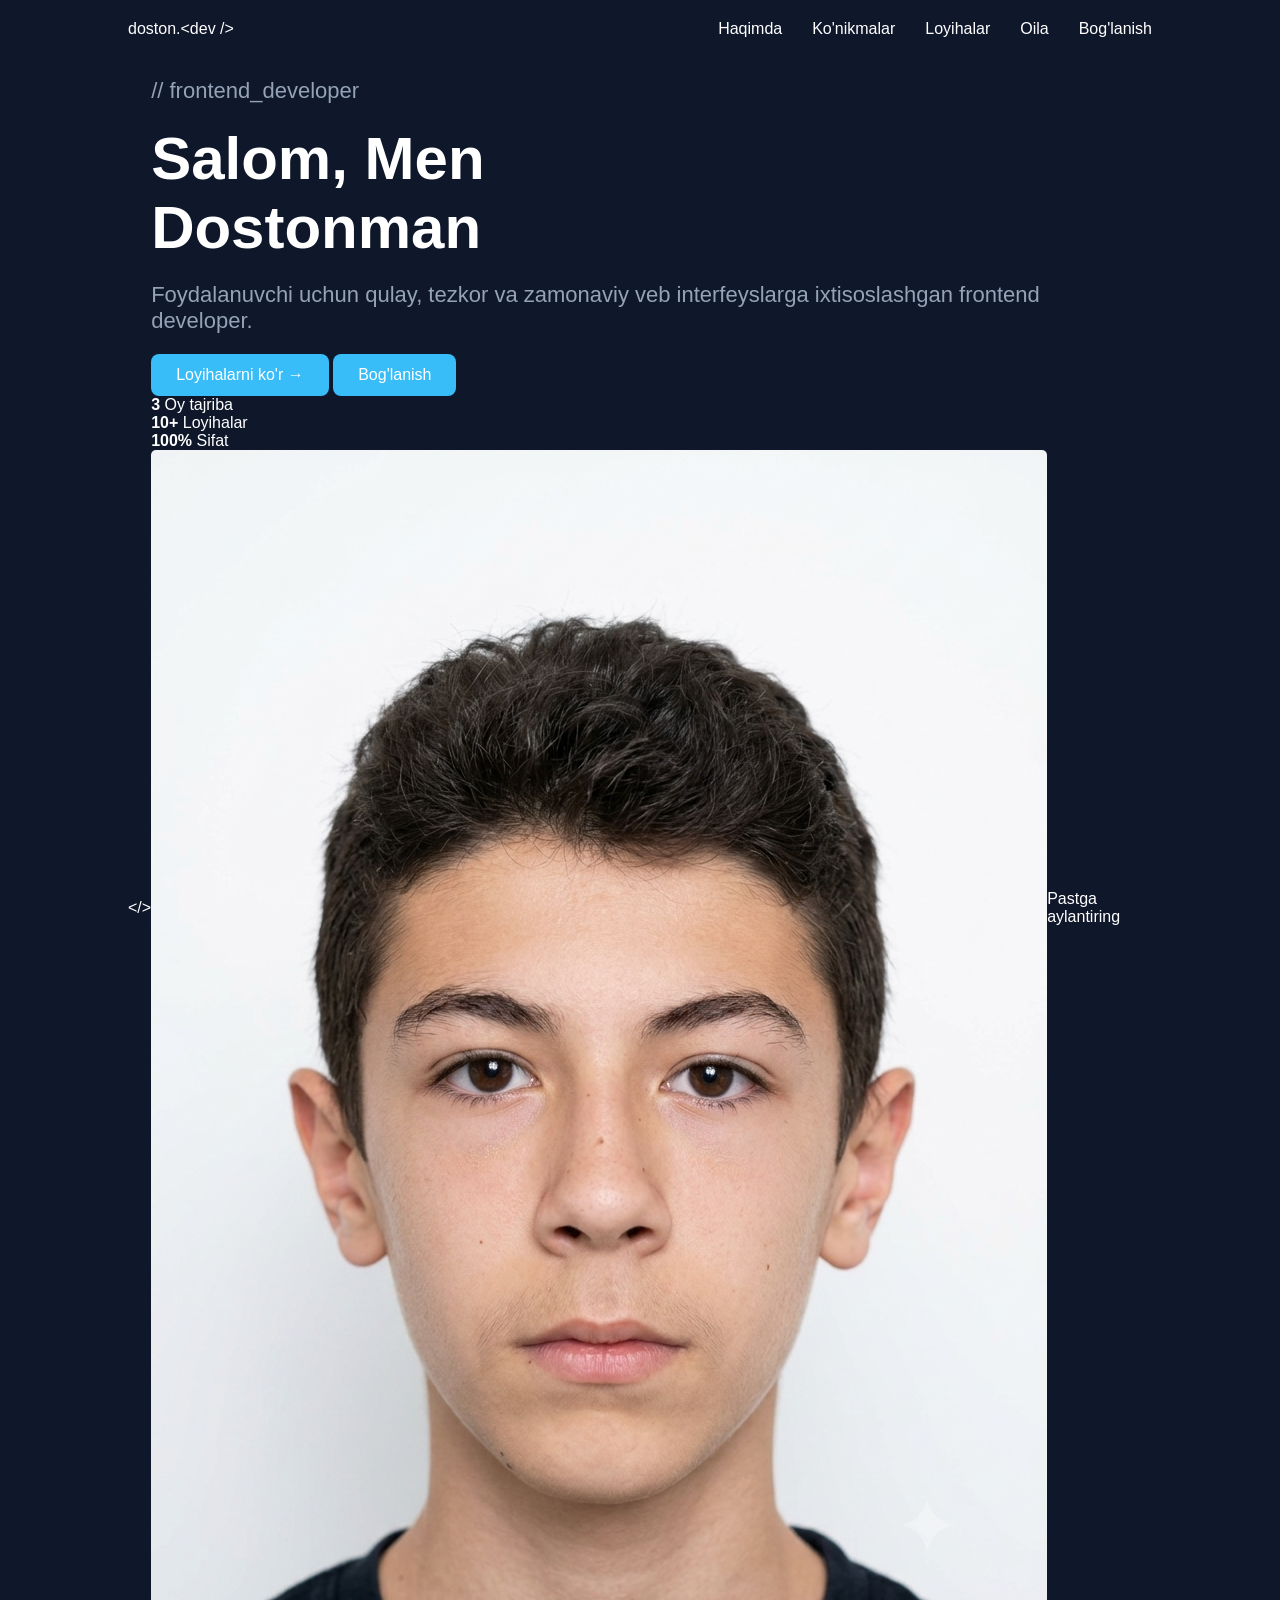
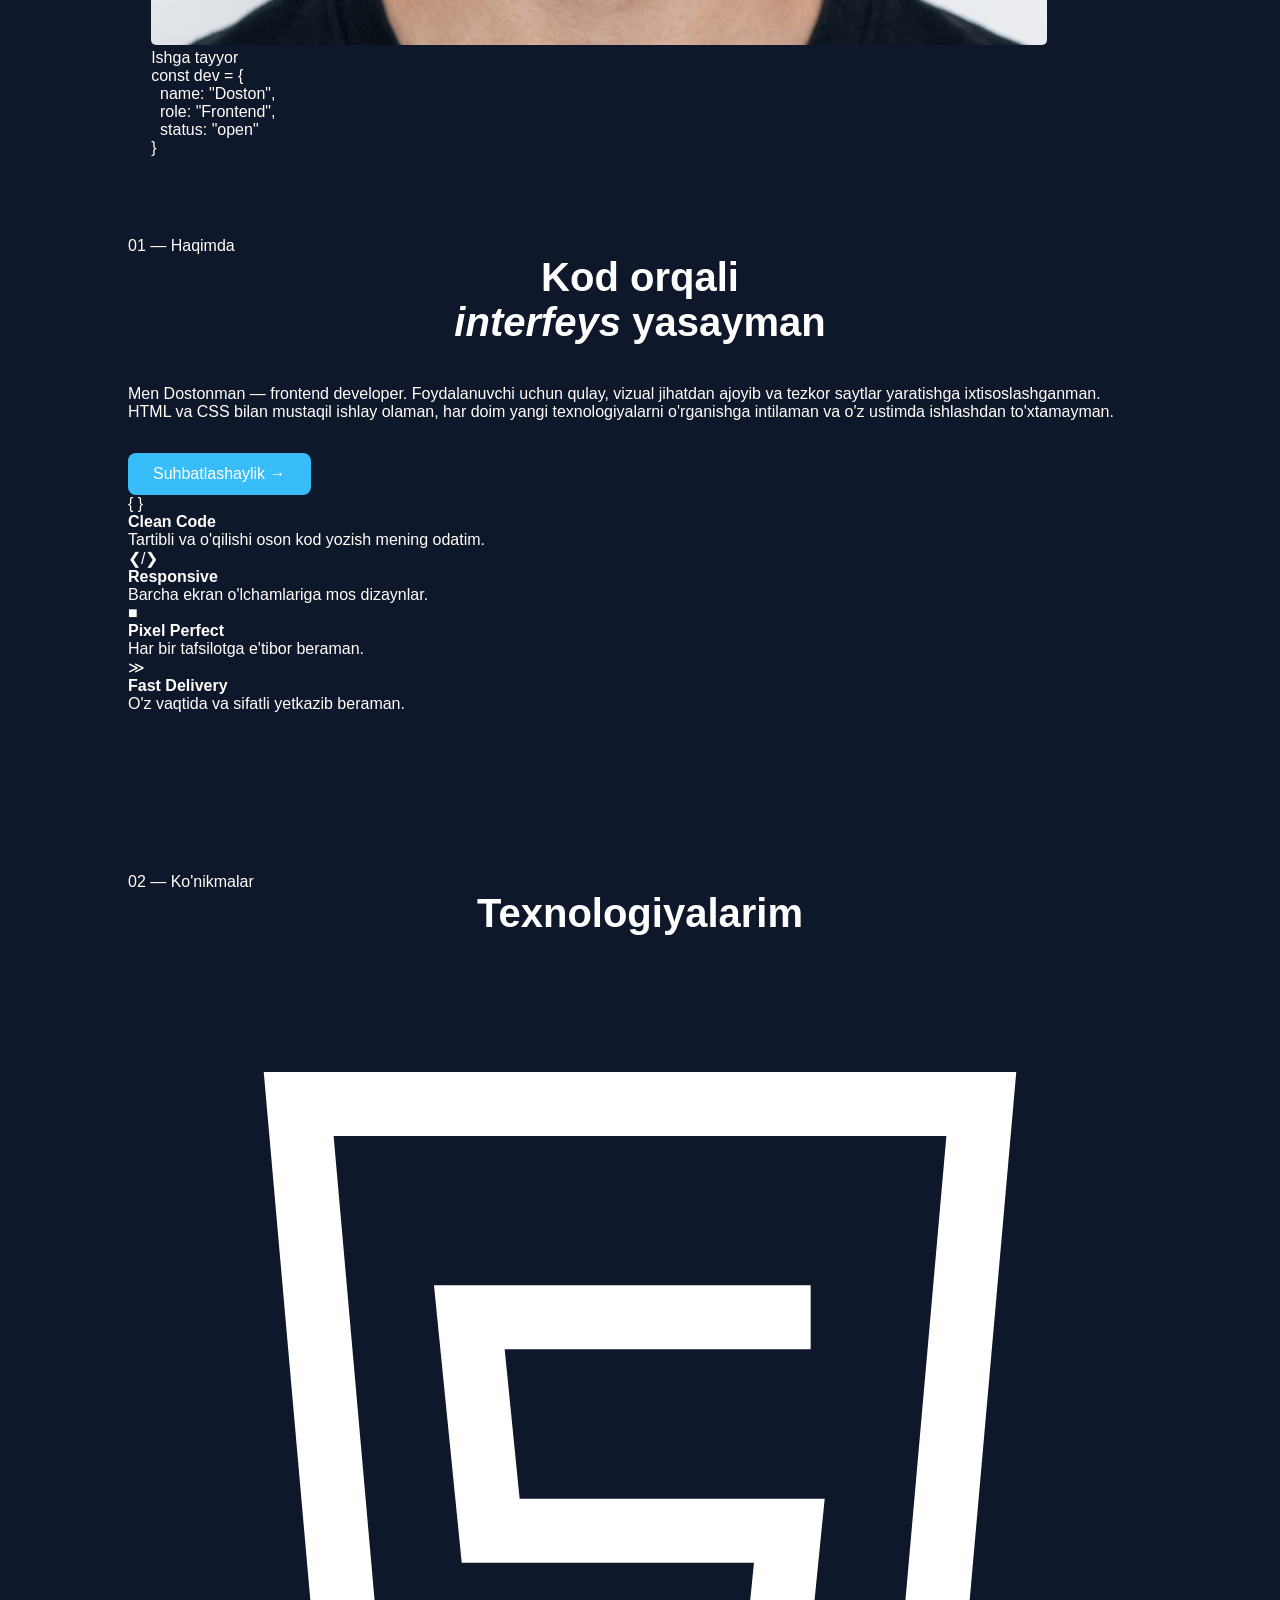
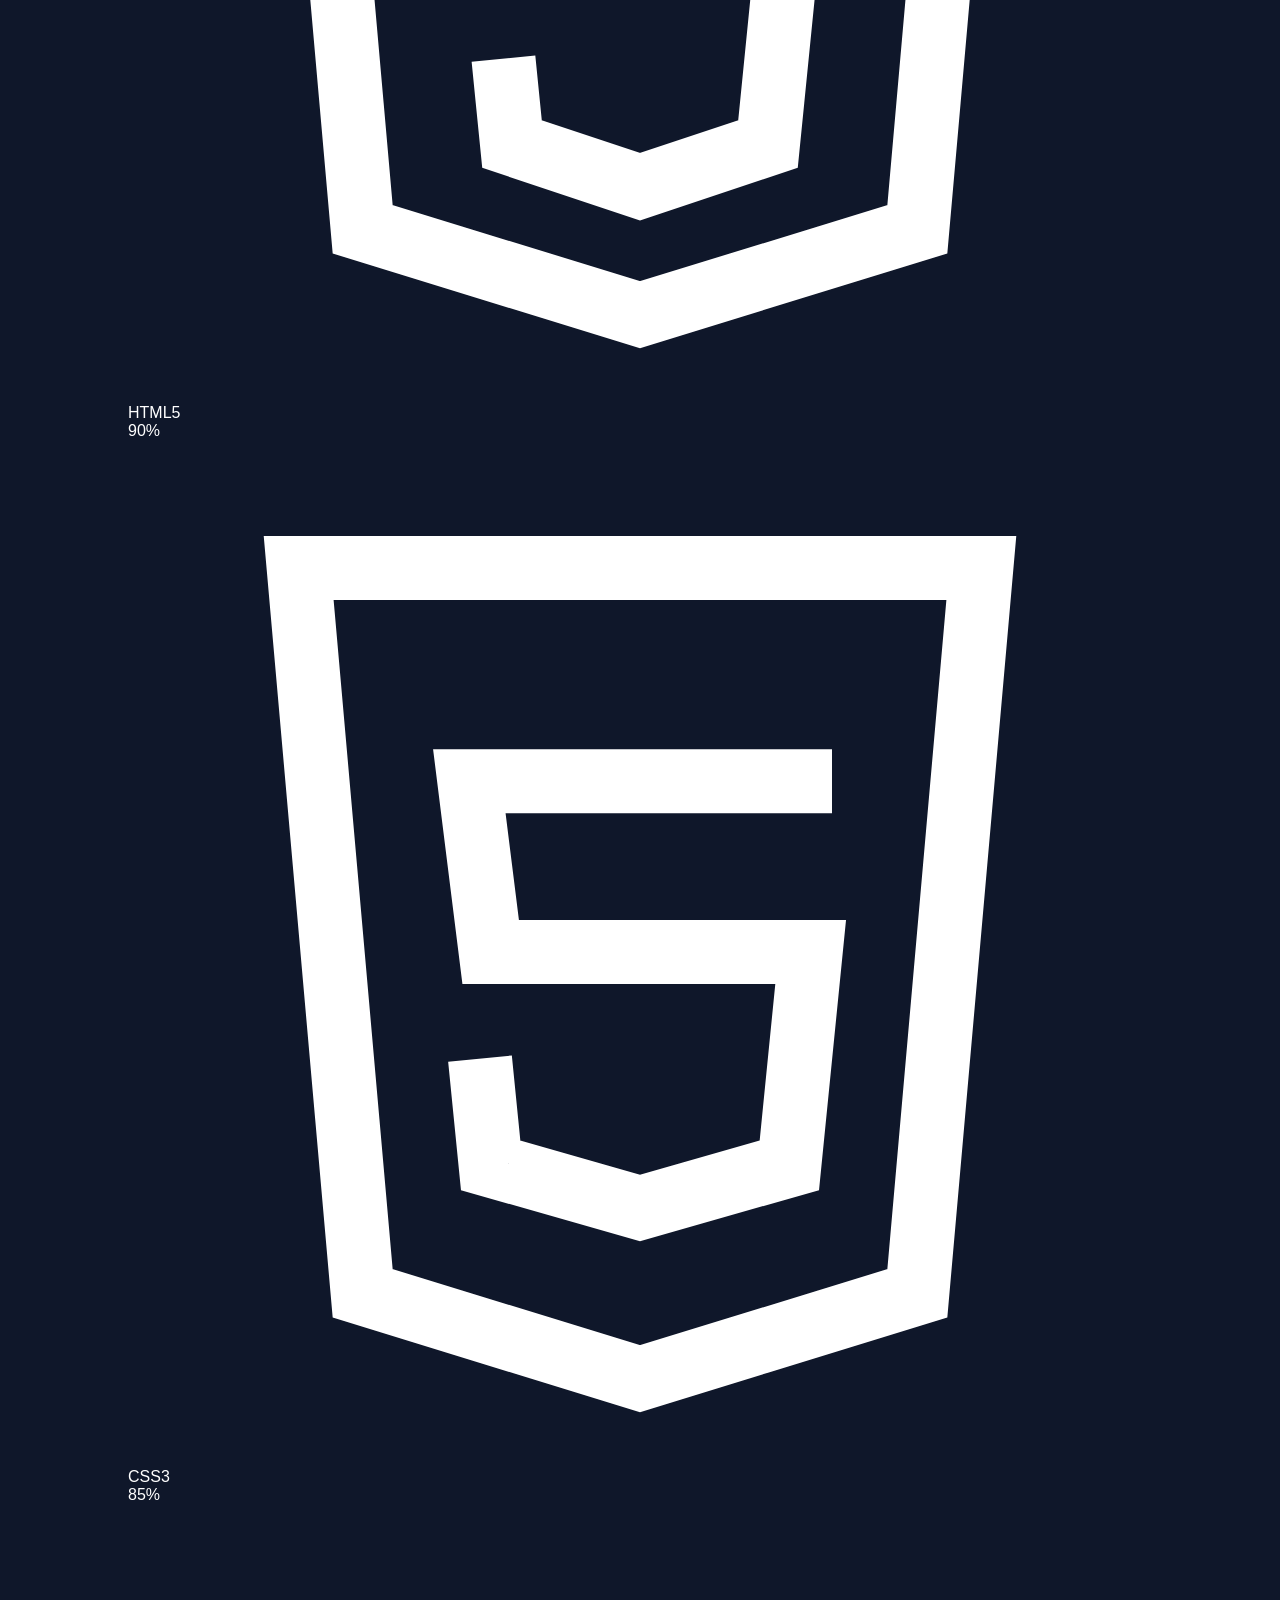
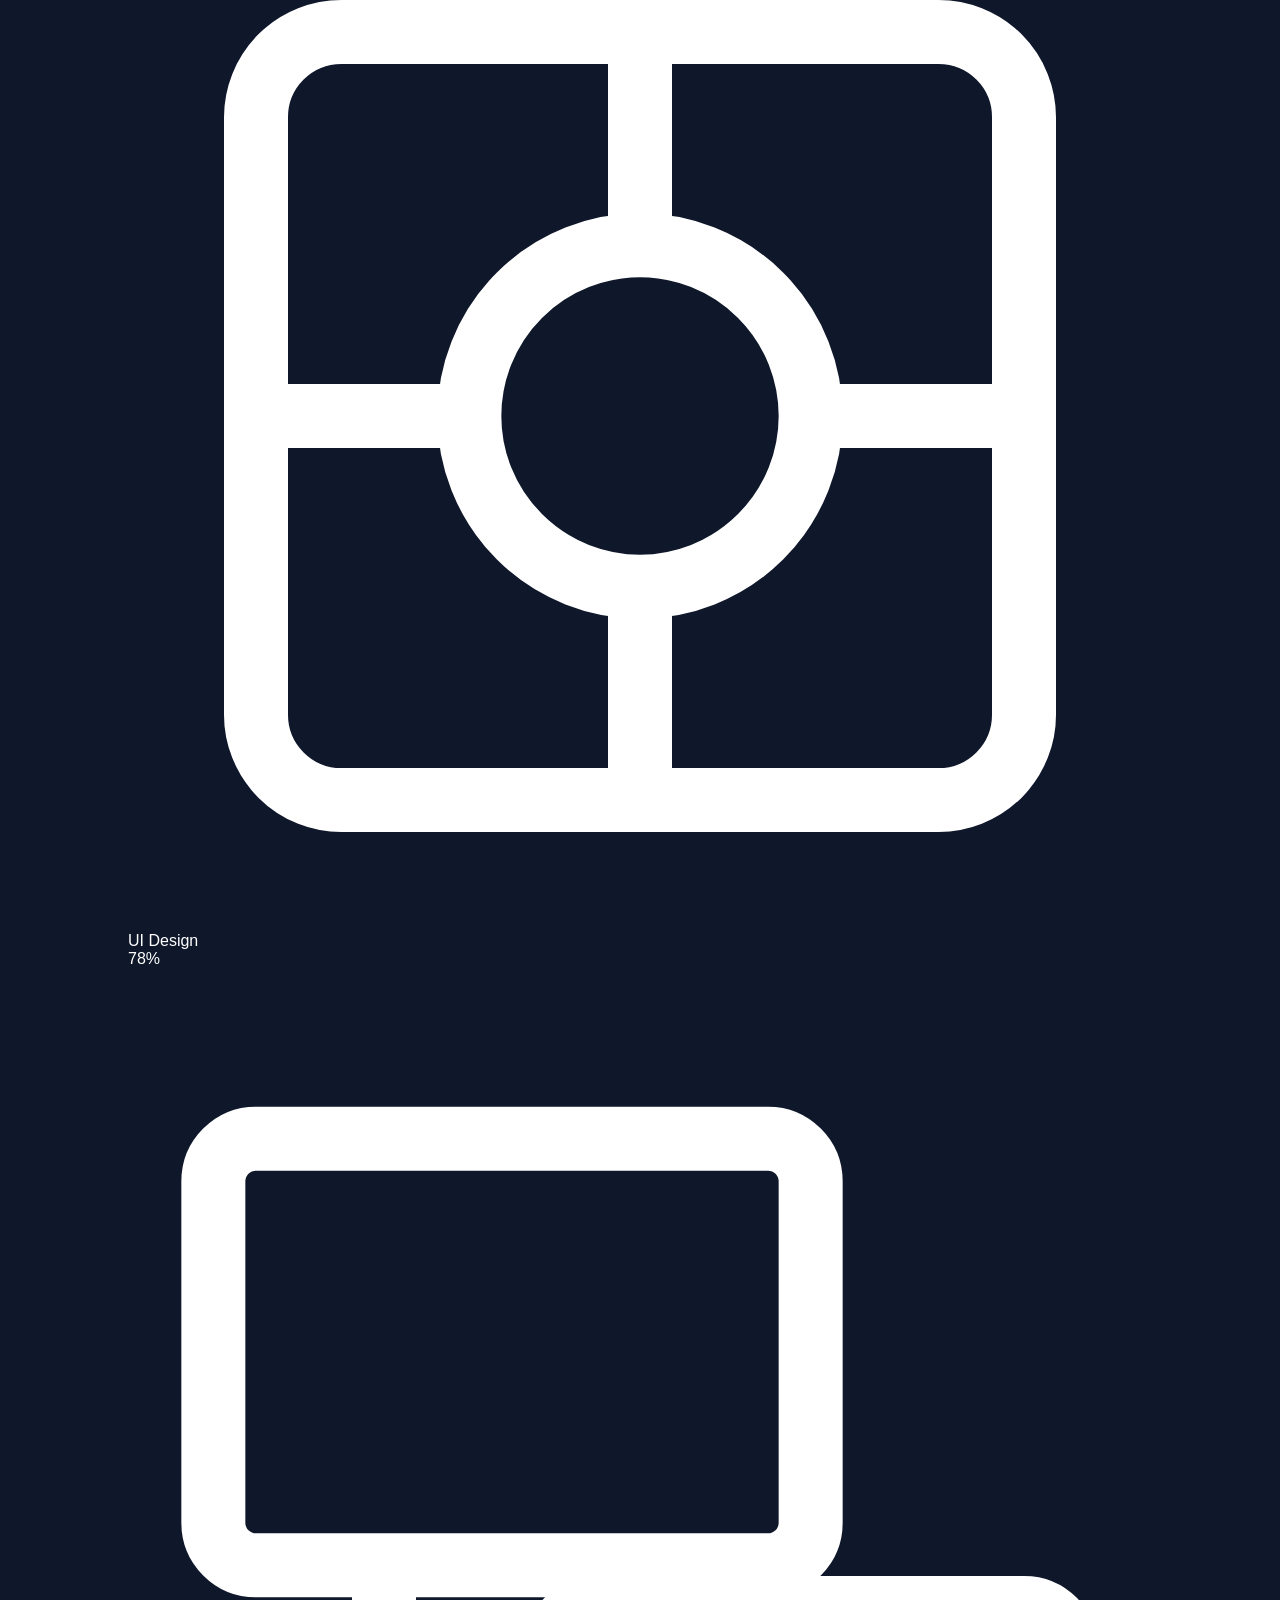
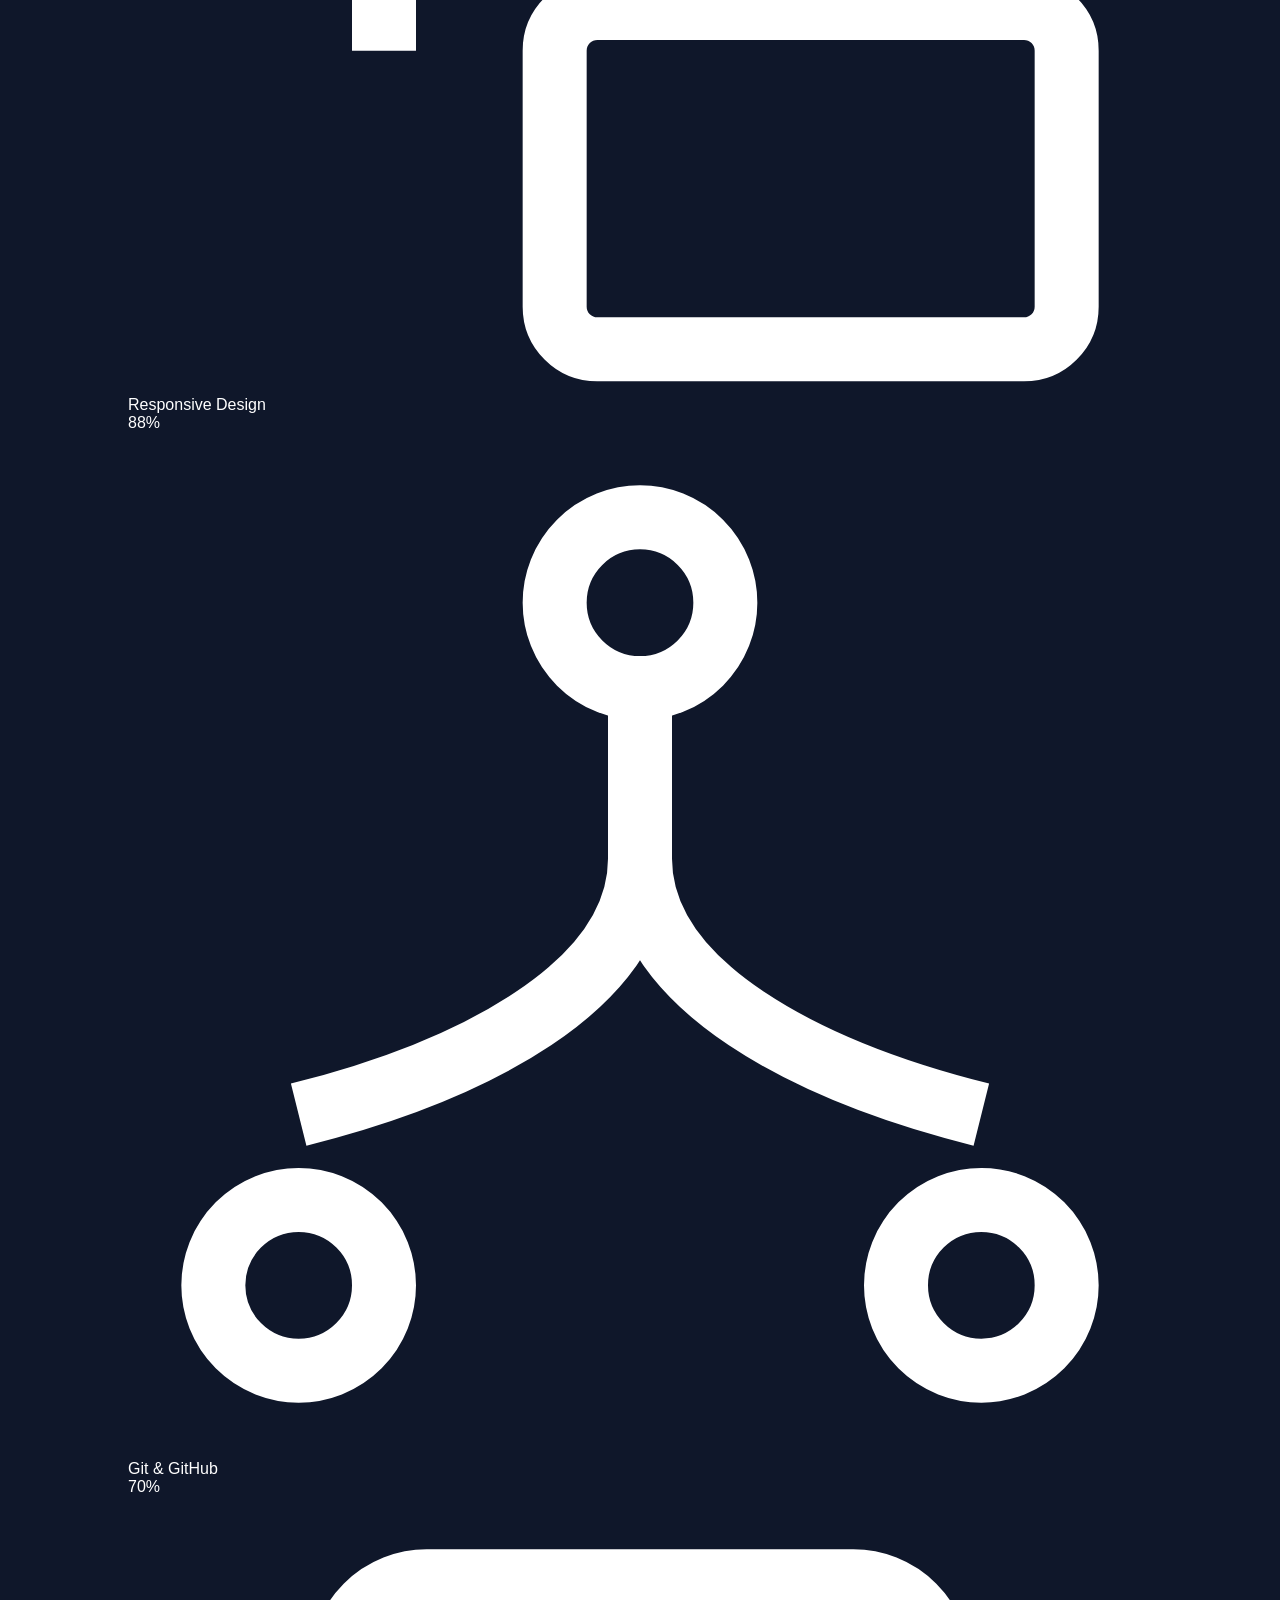
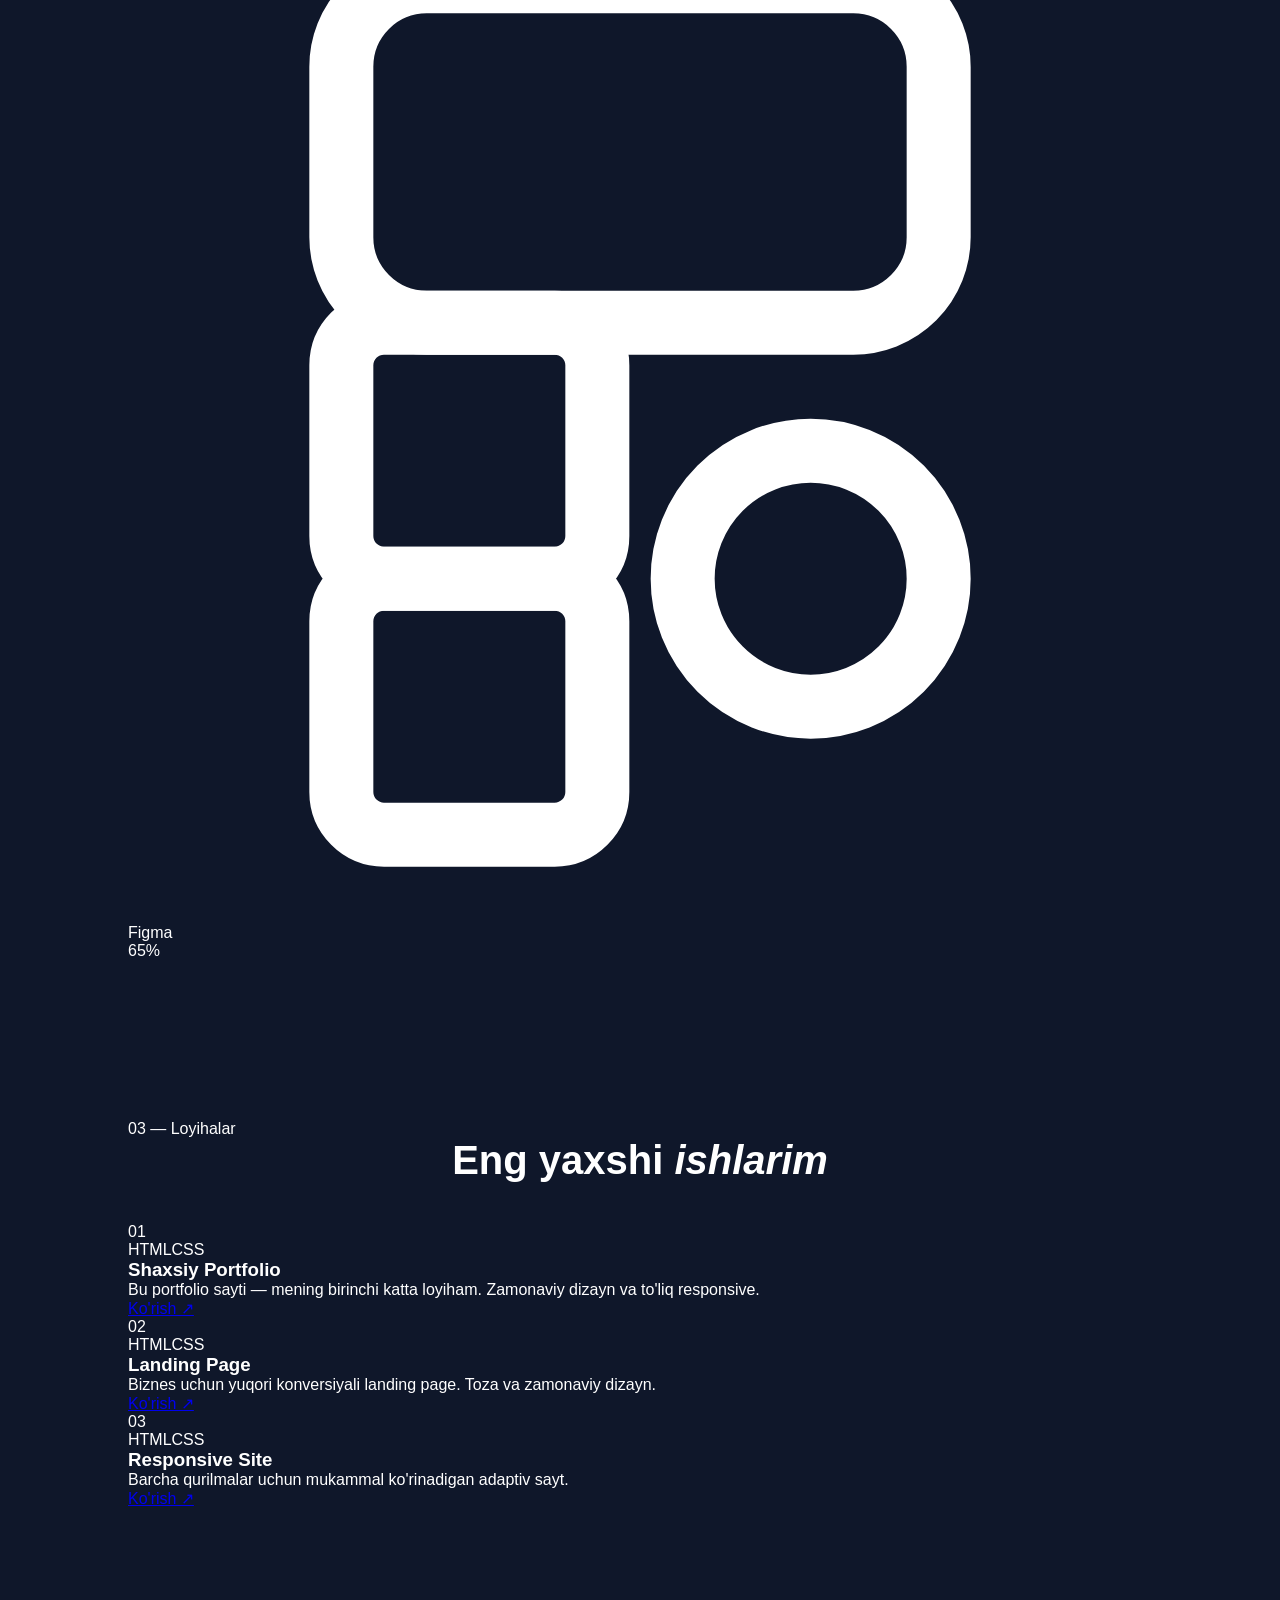
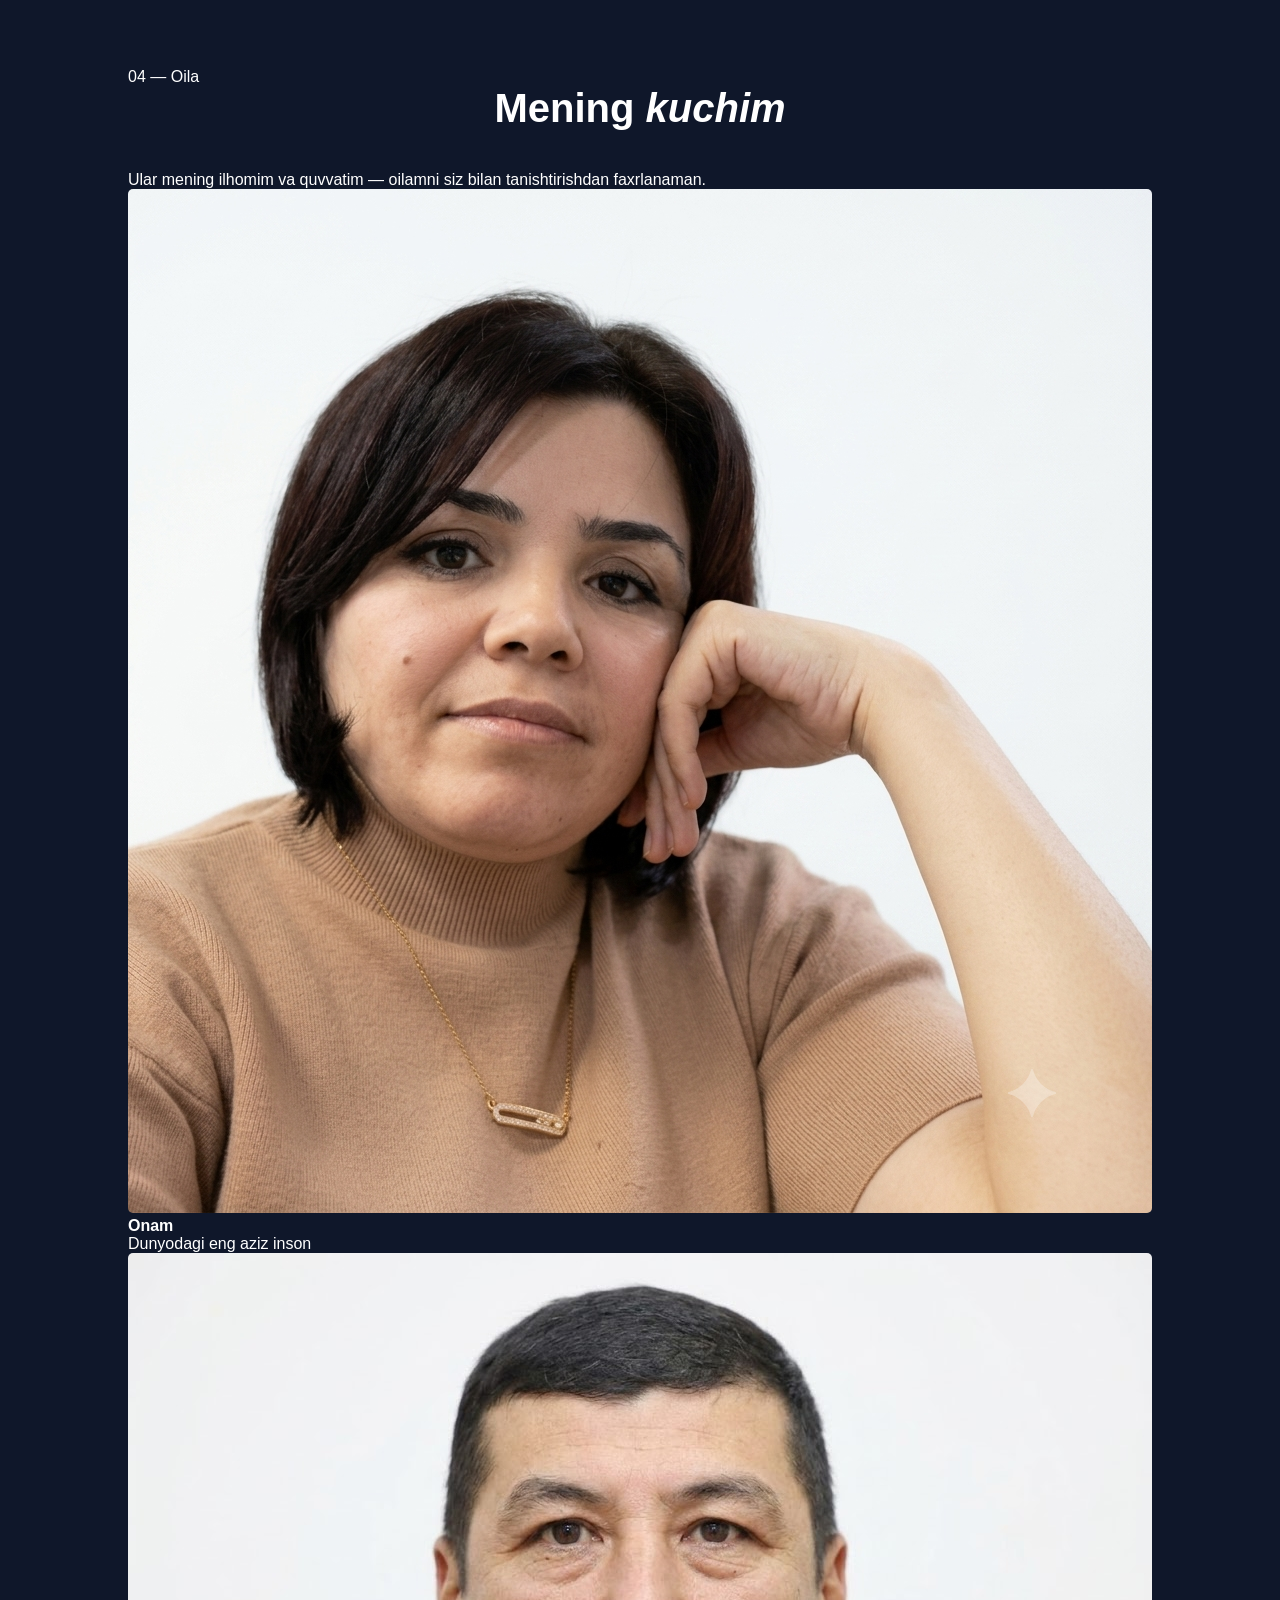
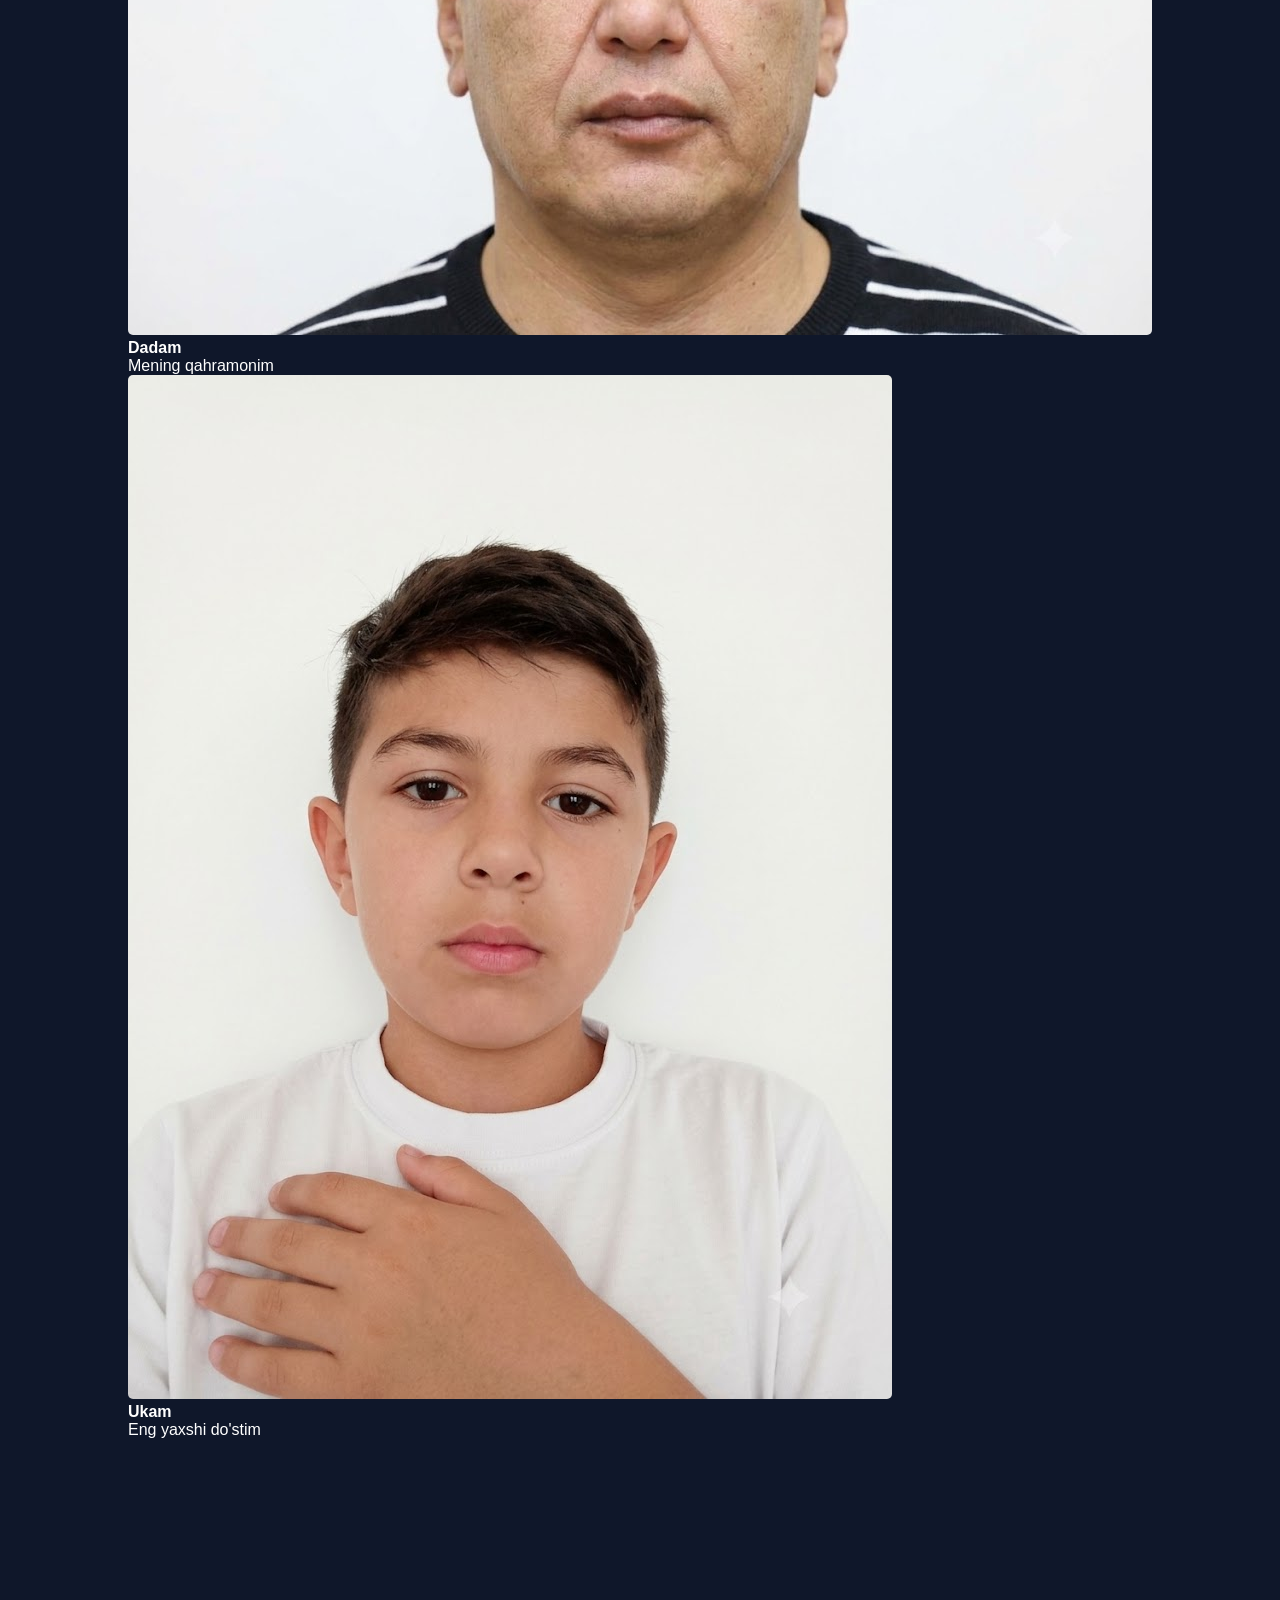
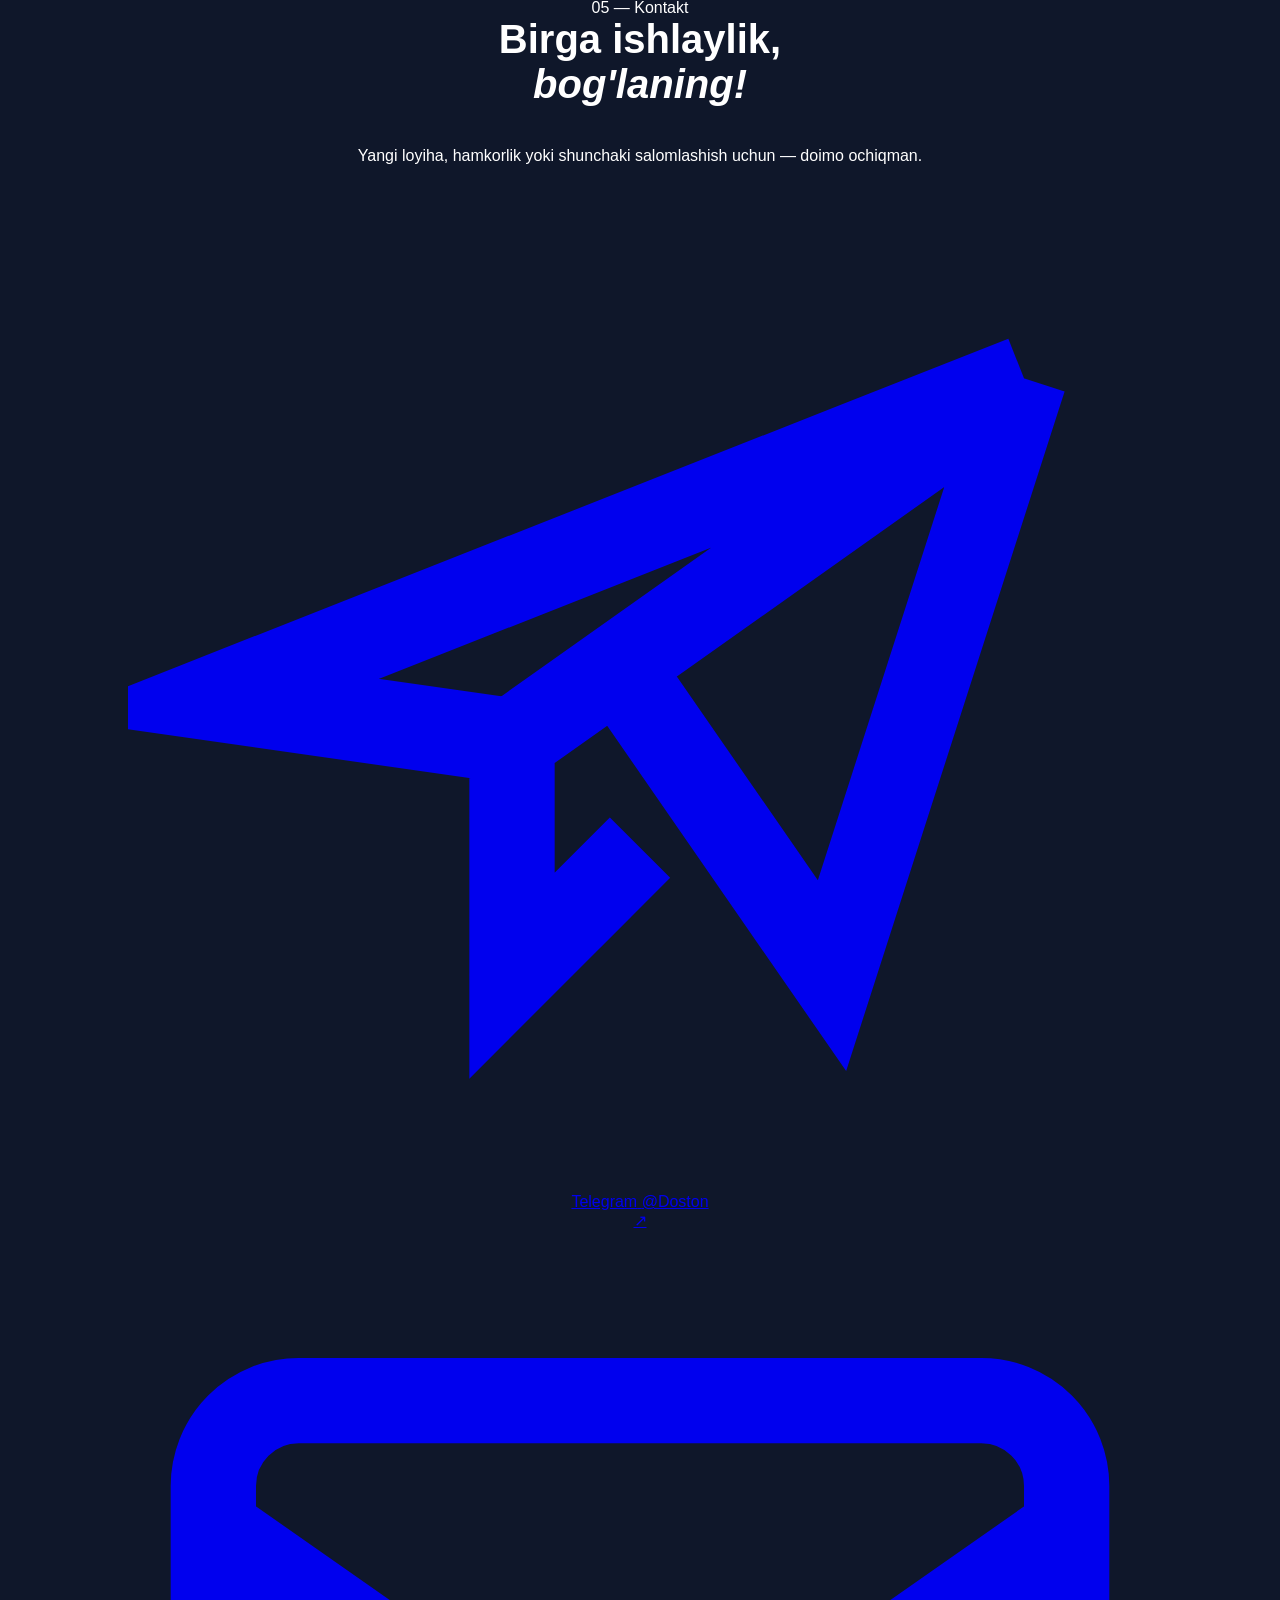
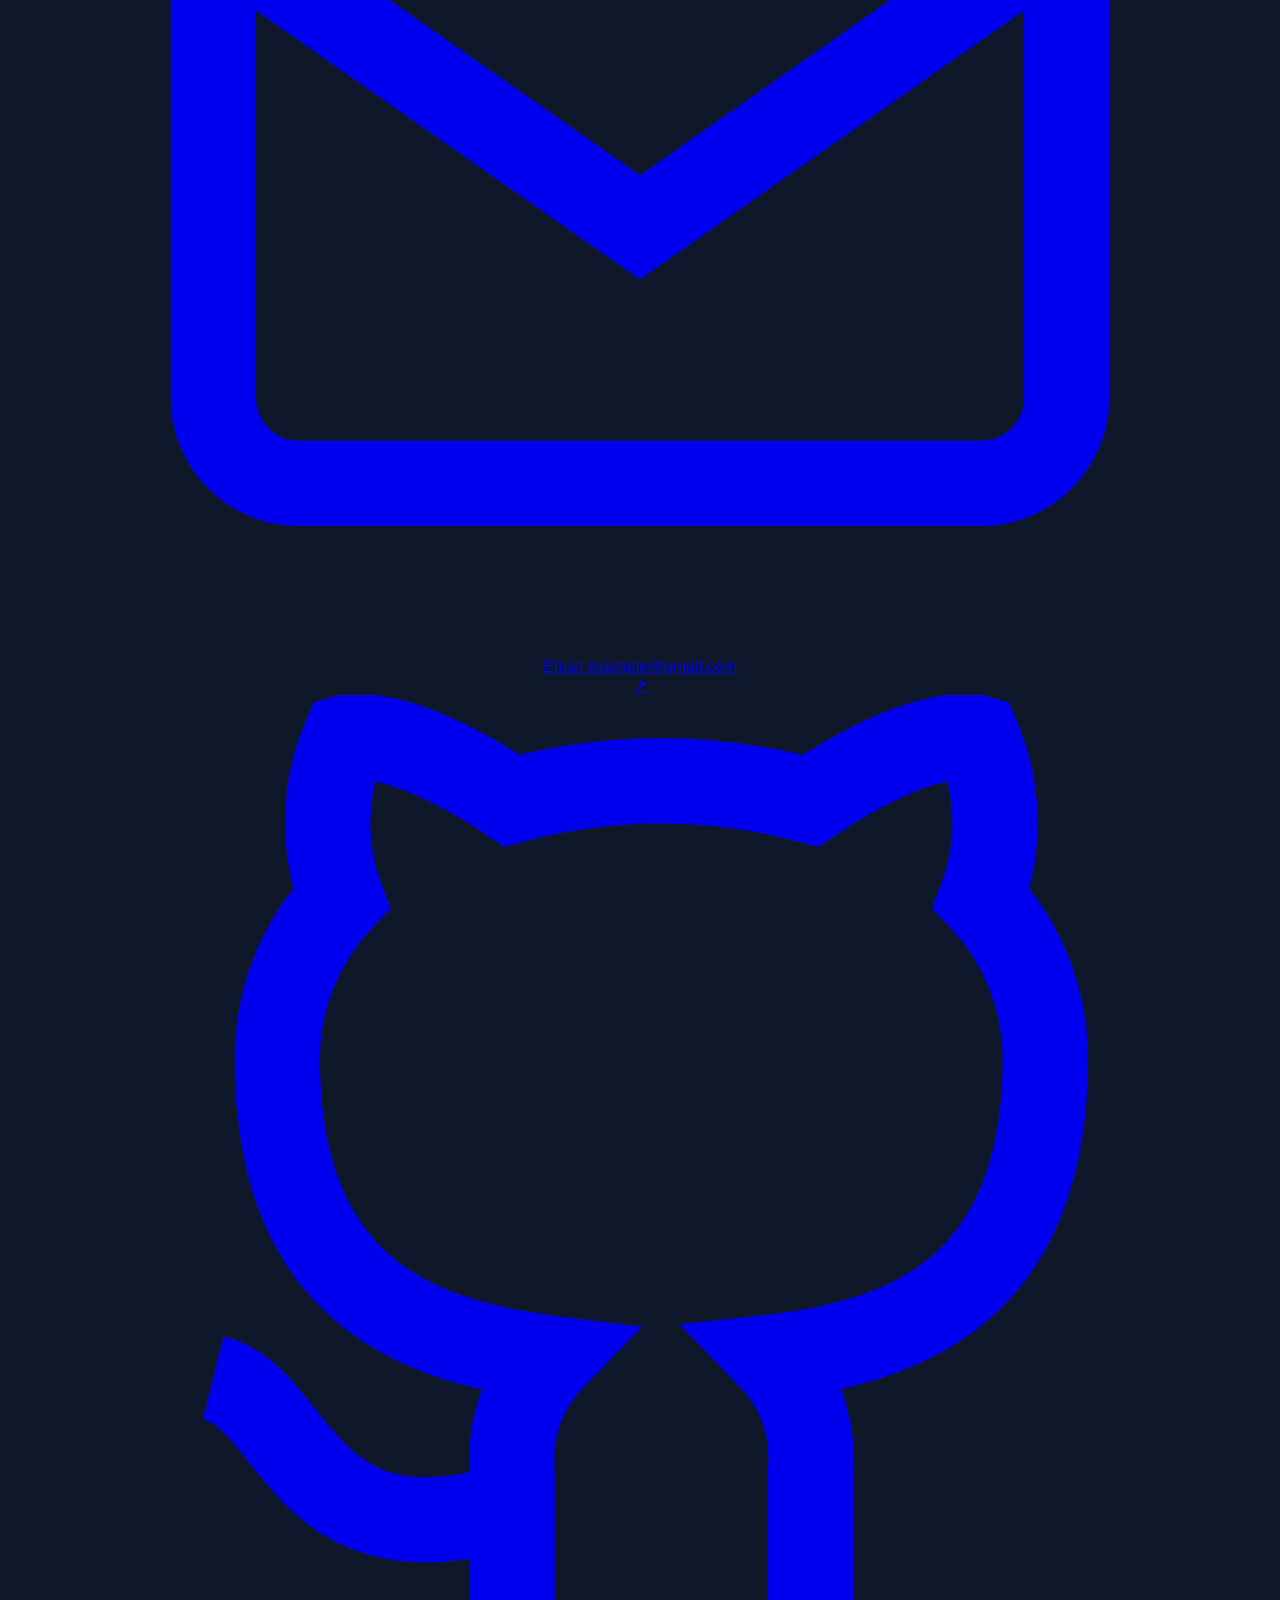
==== index.html @ 83ac74d5 "news" ====
<!DOCTYPE html>
<html lang="uz">
<head>
    <meta charset="UTF-8">
    <meta name="viewport" content="width=device-width, initial-scale=1.0">
    <title>Doston — Frontend Developer</title>
    <link rel="stylesheet" href="style.css">
    <link rel="preconnect" href="https://fonts.googleapis.com">
    <link rel="preconnect" href="https://fonts.gstatic.com" crossorigin>
    <link href="https://fonts.googleapis.com/css2?family=Inter:wght@300;400;500;600;700;800&family=Fira+Code:wght@400;500;600&display=swap" rel="stylesheet">
</head>
<body>

    <!-- NAV -->
    <header>
        <nav>
            <div class="logo">
                doston<span>.</span><span class="logo-tag">&lt;<span class="tag-blue">dev</span> /&gt;</span>
            </div>
            <ul>
                <li><a href="#about">Haqimda</a></li>
                <li><a href="#skills">Ko'nikmalar</a></li>
                <li><a href="#projects">Loyihalar</a></li>
                <li><a href="#family">Oila</a></li>
                <li><a href="#contact" class="nav-cta">Bog'lanish</a></li>
            </ul>
        </nav>
    </header>

    <!-- HERO -->
    <section class="hero">
        <div class="hero-bg-text">&lt;/&gt;</div>
        <div class="hero-content">
            <div class="hero-text">
                <p class="hero-label">
                    <span class="comment">// </span>
                    <span class="string">frontend_developer</span>
                </p>
                <h1>
                    Salom, Men<br>
                    <span class="highlight">Dostonman</span><span class="typed-cursor"></span>
                </h1>
                <p class="hero-desc">
                    Foydalanuvchi uchun qulay, tezkor va zamonaviy veb interfeyslarga ixtisoslashgan frontend developer.
                </p>
                <div class="hero-btns">
                    <a href="#projects" class="btn btn-primary">Loyihalarni ko'r &rarr;</a>
                    <a href="#contact" class="btn btn-outline">Bog'lanish</a>
                </div>
                <div class="hero-stats">
                    <div class="stat">
                        <strong>3</strong>
                        <span>Oy tajriba</span>
                    </div>
                    <div class="stat-divider"></div>
                    <div class="stat">
                        <strong>10+</strong>
                        <span>Loyihalar</span>
                    </div>
                    <div class="stat-divider"></div>
                    <div class="stat">
                        <strong>100%</strong>
                        <span>Sifat</span>
                    </div>
                </div>
            </div>

            <div class="hero-img-wrap">
                <div class="hero-img-ring"></div>
                <div class="hero-img-ring ring2"></div>
                <img src="Gemini_Generated_Image_of13s4of13s4of13.png" alt="Doston" class="hero-img">
                <div class="hero-badge">
                    <span class="badge-dot"></span>
                    <span>Ishga tayyor</span>
                </div>
                <!-- Floating code card -->
                <div class="hero-code-card">
                    <div><span class="c-purple">const</span> <span class="c-blue">dev</span> <span class="c-gray">=</span> <span class="c-orange">{</span></div>
                    <div>&nbsp;&nbsp;<span class="c-green">name</span><span class="c-gray">:</span> <span class="c-orange">"Doston"</span><span class="c-gray">,</span></div>
                    <div>&nbsp;&nbsp;<span class="c-green">role</span><span class="c-gray">:</span> <span class="c-orange">"Frontend"</span><span class="c-gray">,</span></div>
                    <div>&nbsp;&nbsp;<span class="c-green">status</span><span class="c-gray">:</span> <span class="c-green">"open"</span></div>
                    <div><span class="c-orange">}</span></div>
                </div>
            </div>
        </div>
        <div class="scroll-hint">
            <span>Pastga aylantiring</span>
            <div class="scroll-line"></div>
        </div>
    </section>

    <!-- ABOUT -->
    <section id="about" class="about-section">
        <div class="section-label">01 &mdash; Haqimda</div>
        <div class="about-grid">
            <div class="about-text">
                <h2>Kod orqali<br><em>interfeys</em> yasayman</h2>
                <p>Men Dostonman — frontend developer. Foydalanuvchi uchun qulay, vizual jihatdan ajoyib va tezkor saytlar yaratishga ixtisoslashganman.</p>
                <p>HTML va CSS bilan mustaqil ishlay olaman, har doim yangi texnologiyalarni o'rganishga intilaman va o'z ustimda ishlashdan to'xtamayman.</p>
                <a href="#contact" class="btn btn-primary" style="margin-top:2rem;display:inline-flex">Suhbatlashaylik &rarr;</a>
            </div>
            <div class="about-cards">
                <div class="about-card">
                    <div class="about-card-icon">{ }</div>
                    <h4>Clean Code</h4>
                    <p>Tartibli va o'qilishi oson kod yozish mening odatim.</p>
                </div>
                <div class="about-card">
                    <div class="about-card-icon">&#10094;/&#10095;</div>
                    <h4>Responsive</h4>
                    <p>Barcha ekran o'lchamlariga mos dizaynlar.</p>
                </div>
                <div class="about-card">
                    <div class="about-card-icon">&#9632;</div>
                    <h4>Pixel Perfect</h4>
                    <p>Har bir tafsilotga e'tibor beraman.</p>
                </div>
                <div class="about-card">
                    <div class="about-card-icon">&#8811;</div>
                    <h4>Fast Delivery</h4>
                    <p>O'z vaqtida va sifatli yetkazib beraman.</p>
                </div>
            </div>
        </div>
    </section>

    <!-- SKILLS -->
    <section id="skills" class="skills-section">
        <div class="section-label">02 &mdash; Ko'nikmalar</div>
        <h2 class="section-title">Texnologiyalarim</h2>
        <div class="skills-grid">
            <div class="skill-item">
                <div class="skill-icon html-icon">
                    <svg viewBox="0 0 24 24" fill="none" stroke="currentColor" stroke-width="1.5">
                        <path d="M4 3l1.5 17L12 22l6.5-2L20 3H4z"/>
                        <path d="M16 8H8l.5 5h7l-.5 5-3 1-3-1-.2-2"/>
                    </svg>
                </div>
                <div class="skill-info">
                    <span class="skill-name">HTML5</span>
                    <div class="skill-bar"><div class="skill-fill" style="width:90%"></div></div>
                    <span class="skill-pct">90%</span>
                </div>
            </div>
            <div class="skill-item">
                <div class="skill-icon css-icon">
                    <svg viewBox="0 0 24 24" fill="none" stroke="currentColor" stroke-width="1.5">
                        <path d="M4 3l1.5 17L12 22l6.5-2L20 3H4z"/>
                        <path d="M16.5 8H8l.5 4h7.5l-.5 5-3.5 1-3.5-1-.25-2.5"/>
                    </svg>
                </div>
                <div class="skill-info">
                    <span class="skill-name">CSS3</span>
                    <div class="skill-bar"><div class="skill-fill" style="width:85%"></div></div>
                    <span class="skill-pct">85%</span>
                </div>
            </div>
            <div class="skill-item">
                <div class="skill-icon design-icon">
                    <svg viewBox="0 0 24 24" fill="none" stroke="currentColor" stroke-width="1.5">
                        <rect x="3" y="3" width="18" height="18" rx="2"/>
                        <circle cx="12" cy="12" r="4"/>
                        <path d="M12 8V3M12 21v-5M8 12H3M21 12h-5"/>
                    </svg>
                </div>
                <div class="skill-info">
                    <span class="skill-name">UI Design</span>
                    <div class="skill-bar"><div class="skill-fill" style="width:78%"></div></div>
                    <span class="skill-pct">78%</span>
                </div>
            </div>
            <div class="skill-item">
                <div class="skill-icon resp-icon">
                    <svg viewBox="0 0 24 24" fill="none" stroke="currentColor" stroke-width="1.5">
                        <rect x="2" y="4" width="14" height="10" rx="1"/>
                        <rect x="10" y="15" width="12" height="8" rx="1"/>
                        <path d="M6 14v2"/>
                    </svg>
                </div>
                <div class="skill-info">
                    <span class="skill-name">Responsive Design</span>
                    <div class="skill-bar"><div class="skill-fill" style="width:88%"></div></div>
                    <span class="skill-pct">88%</span>
                </div>
            </div>
            <div class="skill-item">
                <div class="skill-icon git-icon">
                    <svg viewBox="0 0 24 24" fill="none" stroke="currentColor" stroke-width="1.5">
                        <circle cx="12" cy="4" r="2"/>
                        <circle cx="4" cy="20" r="2"/>
                        <circle cx="20" cy="20" r="2"/>
                        <path d="M12 6v4M12 10c0 3-4 5-8 6M12 10c0 3 4 5 8 6"/>
                    </svg>
                </div>
                <div class="skill-info">
                    <span class="skill-name">Git &amp; GitHub</span>
                    <div class="skill-bar"><div class="skill-fill" style="width:70%"></div></div>
                    <span class="skill-pct">70%</span>
                </div>
            </div>
            <div class="skill-item">
                <div class="skill-icon figma-icon">
                    <svg viewBox="0 0 24 24" fill="none" stroke="currentColor" stroke-width="1.5">
                        <rect x="5" y="2" width="14" height="8" rx="2"/>
                        <rect x="5" y="10" width="6" height="6" rx="1"/>
                        <circle cx="16" cy="16" r="3"/>
                        <rect x="5" y="16" width="6" height="6" rx="1"/>
                    </svg>
                </div>
                <div class="skill-info">
                    <span class="skill-name">Figma</span>
                    <div class="skill-bar"><div class="skill-fill" style="width:65%"></div></div>
                    <span class="skill-pct">65%</span>
                </div>
            </div>
        </div>
    </section>

    <!-- PROJECTS -->
    <section id="projects" class="projects-section">
        <div class="section-label">03 &mdash; Loyihalar</div>
        <h2 class="section-title">Eng yaxshi <em>ishlarim</em></h2>
        <div class="projects-grid">
            <div class="project-card featured">
                <div class="project-num">01</div>
                <div class="project-body">
                    <div class="project-tags">
                        <span>HTML</span><span>CSS</span>
                    </div>
                    <h3>Shaxsiy Portfolio</h3>
                    <p>Bu portfolio sayti — mening birinchi katta loyiham. Zamonaviy dizayn va to'liq responsive.</p>
                    <a href="#" class="project-link">Ko'rish &#8599;</a>
                </div>
                <div class="project-glow"></div>
            </div>
            <div class="project-card">
                <div class="project-num">02</div>
                <div class="project-body">
                    <div class="project-tags">
                        <span>HTML</span><span>CSS</span>
                    </div>
                    <h3>Landing Page</h3>
                    <p>Biznes uchun yuqori konversiyali landing page. Toza va zamonaviy dizayn.</p>
                    <a href="#" class="project-link">Ko'rish &#8599;</a>
                </div>
                <div class="project-glow"></div>
            </div>
            <div class="project-card">
                <div class="project-num">03</div>
                <div class="project-body">
                    <div class="project-tags">
                        <span>HTML</span><span>CSS</span>
                    </div>
                    <h3>Responsive Site</h3>
                    <p>Barcha qurilmalar uchun mukammal ko'rinadigan adaptiv sayt.</p>
                    <a href="#" class="project-link">Ko'rish &#8599;</a>
                </div>
                <div class="project-glow"></div>
            </div>
        </div>
    </section>

    <!-- FAMILY -->
    <section id="family" class="family-section">
        <div class="section-label">04 &mdash; Oila</div>
        <h2 class="section-title">Mening <em>kuchim</em></h2>
        <p class="section-subtitle">Ular mening ilhomim va quvvatim — oilamni siz bilan tanishtirishdan faxrlanaman.</p>
        <div class="family-grid">
            <div class="family-card">
                <div class="family-img-wrap">
                    <img src="Oyi.png" alt="Onam" class="family-img">
                    <div class="family-overlay"></div>
                </div>
                <div class="family-info">
                    <h4>Onam</h4>
                    <p>Dunyodagi eng aziz inson</p>
                </div>
            </div>
            <div class="family-card">
                <div class="family-img-wrap">
                    <img src="Dadam.jfif" alt="Dadam" class="family-img">
                    <div class="family-overlay"></div>
                </div>
                <div class="family-info">
                    <h4>Dadam</h4>
                    <p>Mening qahramonim</p>
                </div>
            </div>
            <div class="family-card">
                <div class="family-img-wrap">
                    <img src="ukam.jfif" alt="Ukam" class="family-img">
                    <div class="family-overlay"></div>
                </div>
                <div class="family-info">
                    <h4>Ukam</h4>
                    <p>Eng yaxshi do'stim</p>
                </div>
            </div>
        </div>
    </section>

    <!-- CONTACT -->
    <section id="contact" class="contact-section">
        <div class="section-label">05 &mdash; Kontakt</div>
        <div class="contact-inner">
            <div class="contact-left">
                <h2>Birga ishlaylik,<br><em>bog'laning!</em></h2>
                <p>Yangi loyiha, hamkorlik yoki shunchaki salomlashish uchun — doimo ochiqman.</p>
            </div>
            <div class="contact-links">
                <a href="https://t.me/username" class="contact-item" target="_blank">
                    <div class="contact-icon">
                        <svg viewBox="0 0 24 24" fill="none" stroke="currentColor" stroke-width="2">
                            <path d="M21 5L2 12.5l7 1M21 5l-4.5 14-4.5-6.5M21 5L9 13.5m0 0V19l3-3"/>
                        </svg>
                    </div>
                    <div>
                        <span class="contact-label">Telegram</span>
                        <span class="contact-val">@Doston</span>
                    </div>
                    <span class="contact-arrow">&#8599;</span>
                </a>
                <a href="mailto:example@gmail.com" class="contact-item">
                    <div class="contact-icon">
                        <svg viewBox="0 0 24 24" fill="none" stroke="currentColor" stroke-width="2">
                            <rect x="2" y="4" width="20" height="16" rx="2"/>
                            <path d="M2 7l10 7 10-7"/>
                        </svg>
                    </div>
                    <div>
                        <span class="contact-label">Email</span>
                        <span class="contact-val">example@gmail.com</span>
                    </div>
                    <span class="contact-arrow">&#8599;</span>
                </a>
                <a href="https://github.com/" class="contact-item" target="_blank">
                    <div class="contact-icon">
                        <svg viewBox="0 0 24 24" fill="none" stroke="currentColor" stroke-width="2">
                            <path d="M9 19c-5 1.5-5-2.5-7-3m14 6v-3.87a3.37 3.37 0 0 0-.94-2.61c3.14-.35 6.44-1.54 6.44-7A5.44 5.44 0 0 0 20 4.77 5.07 5.07 0 0 0 19.91 1S18.73.65 16 2.48a13.38 13.38 0 0 0-7 0C6.27.65 5.09 1 5.09 1A5.07 5.07 0 0 0 5 4.77a5.44 5.44 0 0 0-1.5 3.78c0 5.42 3.3 6.61 6.44 7A3.37 3.37 0 0 0 9 18.13V22"/>
                        </svg>
                    </div>
                    <div>
                        <span class="contact-label">Phone</span>
                        <span class="contact-val">+998 (93) 113 13 13</span>
                    </div>
                    <span class="contact-arrow">&#8599;</span>
                </a>
            </div>
        </div>
    </section>

    <!-- FOOTER -->
    <footer>
        <div class="footer-inner">
            <div class="logo">doston<span>.</span><span class="logo-tag">&lt;<span class="tag-blue">dev</span> /&gt;</span></div>
            <p>&copy; 2025 Doston. Barcha huquqlar himoyalangan.</p>
            <p class="footer-made">HTML &amp; CSS bilan <span>&#9829;</span> yaratildi</p>
        </div>
    </footer>

</body>
</html>
---- style.css ----
*{
    margin:0;
    padding:0;
    box-sizing:border-box;
    font-family:Arial, sans-serif;
}

body{
    background:#0f172a;
    color:white;
}

header{
    padding:20px 10%;
}

nav{
    display:flex;
    justify-content:space-between;
    align-items:center;
}

nav ul{
    display:flex;
    list-style:none;
    gap:30px;
}

nav a{
    color:white;
    text-decoration:none;
}

.hero{
    min-height:90vh;
    display:flex;
    justify-content:space-between;
    align-items:center;
    padding:0 10%;
}

.hero-text h1{
    font-size:60px;
}

.hero-text p{
    font-size:22px;
    margin:20px 0;
    color:#94a3b8;
}

.btn{
    display:inline-block;
    padding:12px 25px;
    background:#38bdf8;
    color:white;
    text-decoration:none;
    border-radius:8px;
}

.hero-img img{
    width:350px;
    height:350px;
    object-fit:cover;
    border-radius:50%;
    border:5px solid #38bdf8;
}

section{
    padding:80px 10%;
}

section h2{
    text-align:center;
    margin-bottom:40px;
    font-size:40px;
}

.cards{
    display:flex;
    gap:20px;
    flex-wrap:wrap;
}

.card{
    flex:1;
    min-width:250px;
    background:#1e293b;
    padding:25px;
    border-radius:15px;
    text-align:center;
    transition:.3s;
}

.card:hover{
    transform:translateY(-10px);
}

#contact{
    text-align:center;
}

@media(max-width:768px){

.hero{
    flex-direction:column-reverse;
    text-align:center;
    gap:30px;
}

.hero-text h1{
    font-size:40px;
}

.hero-img img{
    width:250px;
    height:250px;
}

nav{
    flex-direction:column;
    gap:20px;
}

nav ul{
    flex-wrap:wrap;
    justify-content:center;
}
}
.famli{
    justify-content: center;
    display: flex;
    gap: 30px;
    margin-top: 40px;
}
.oyi{
    background-color: rgb(192, 140, 73);
    width: 300px;
    height: 500px;
    border-radius: 15px;

}
img{
    border-radius: 5px;
}
.ukam{
    background-color: rgb(192, 140, 73);
    width: 300px;
    height: 500px;
    border-radius: 15px;
}
.dada{
    background-color: rgb(192, 140, 73);
    width: 300px;
    height: 500px;
    border-radius: 15px;
}
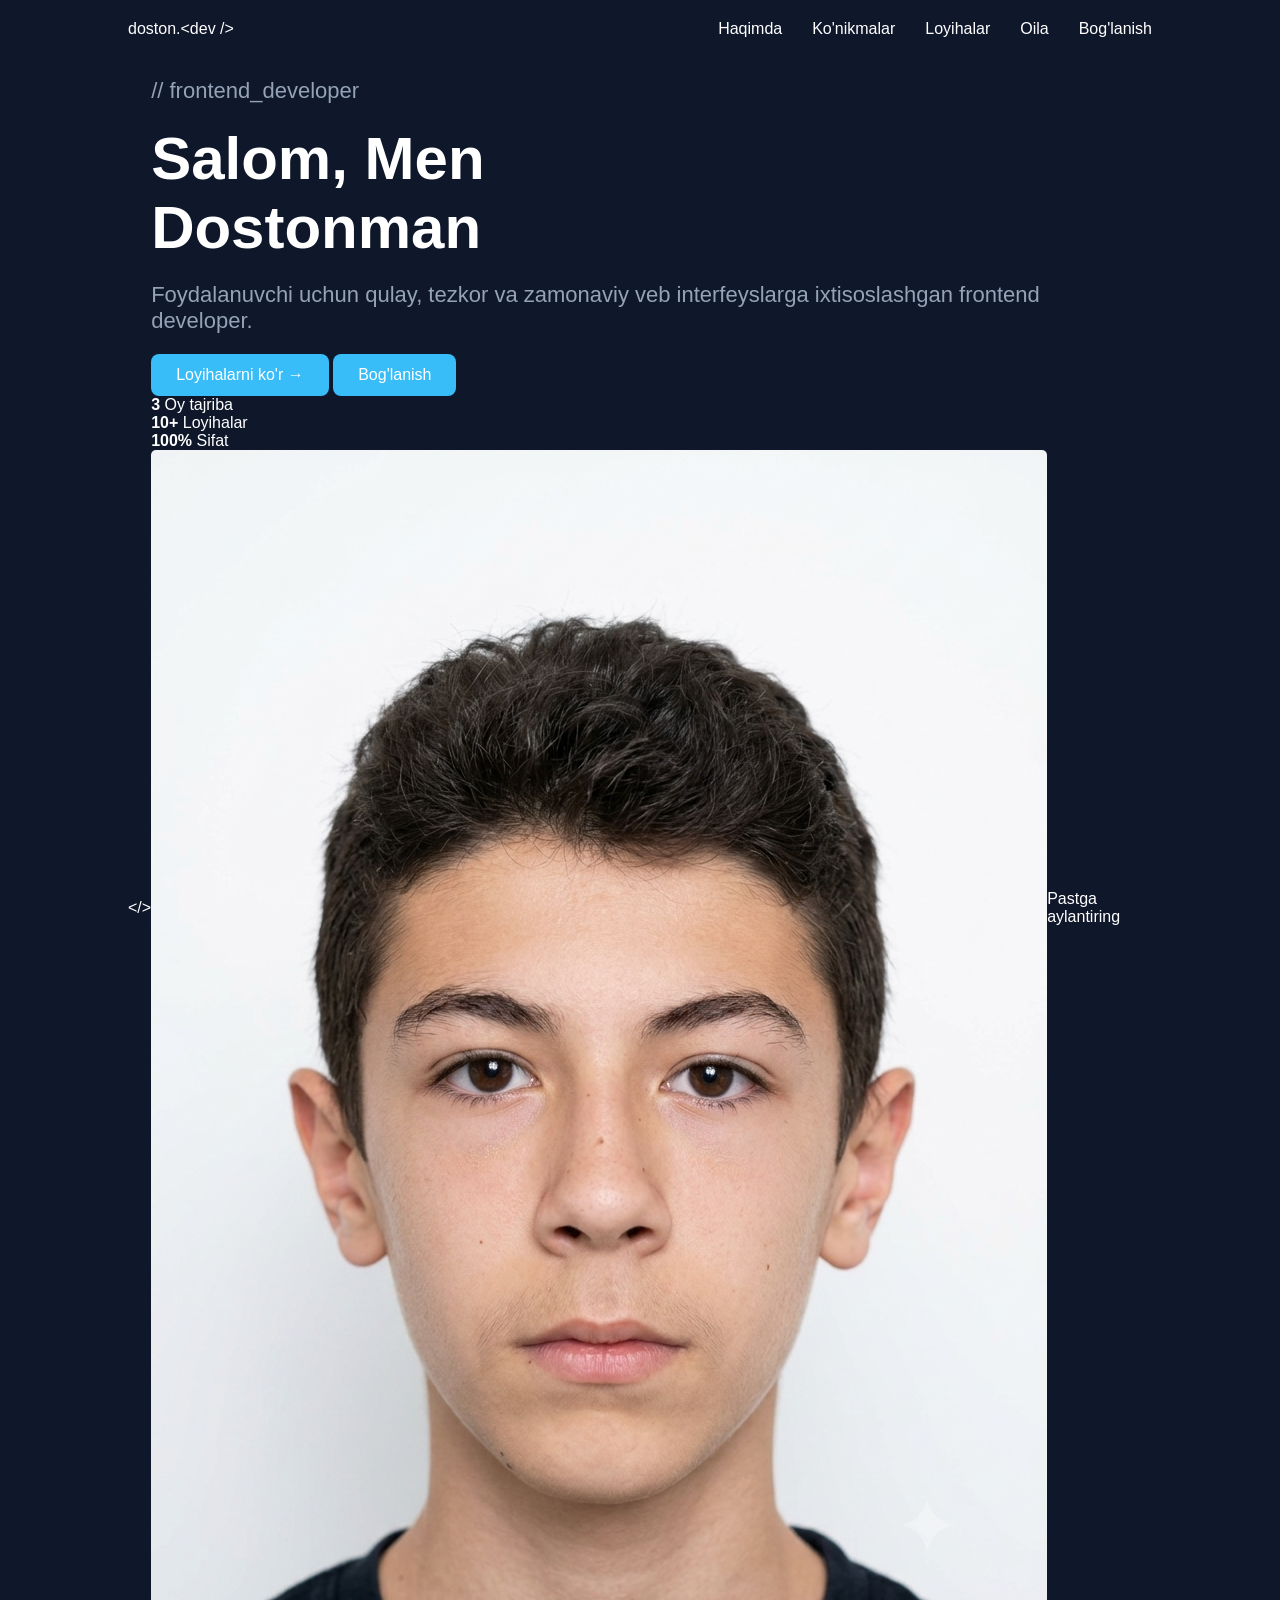
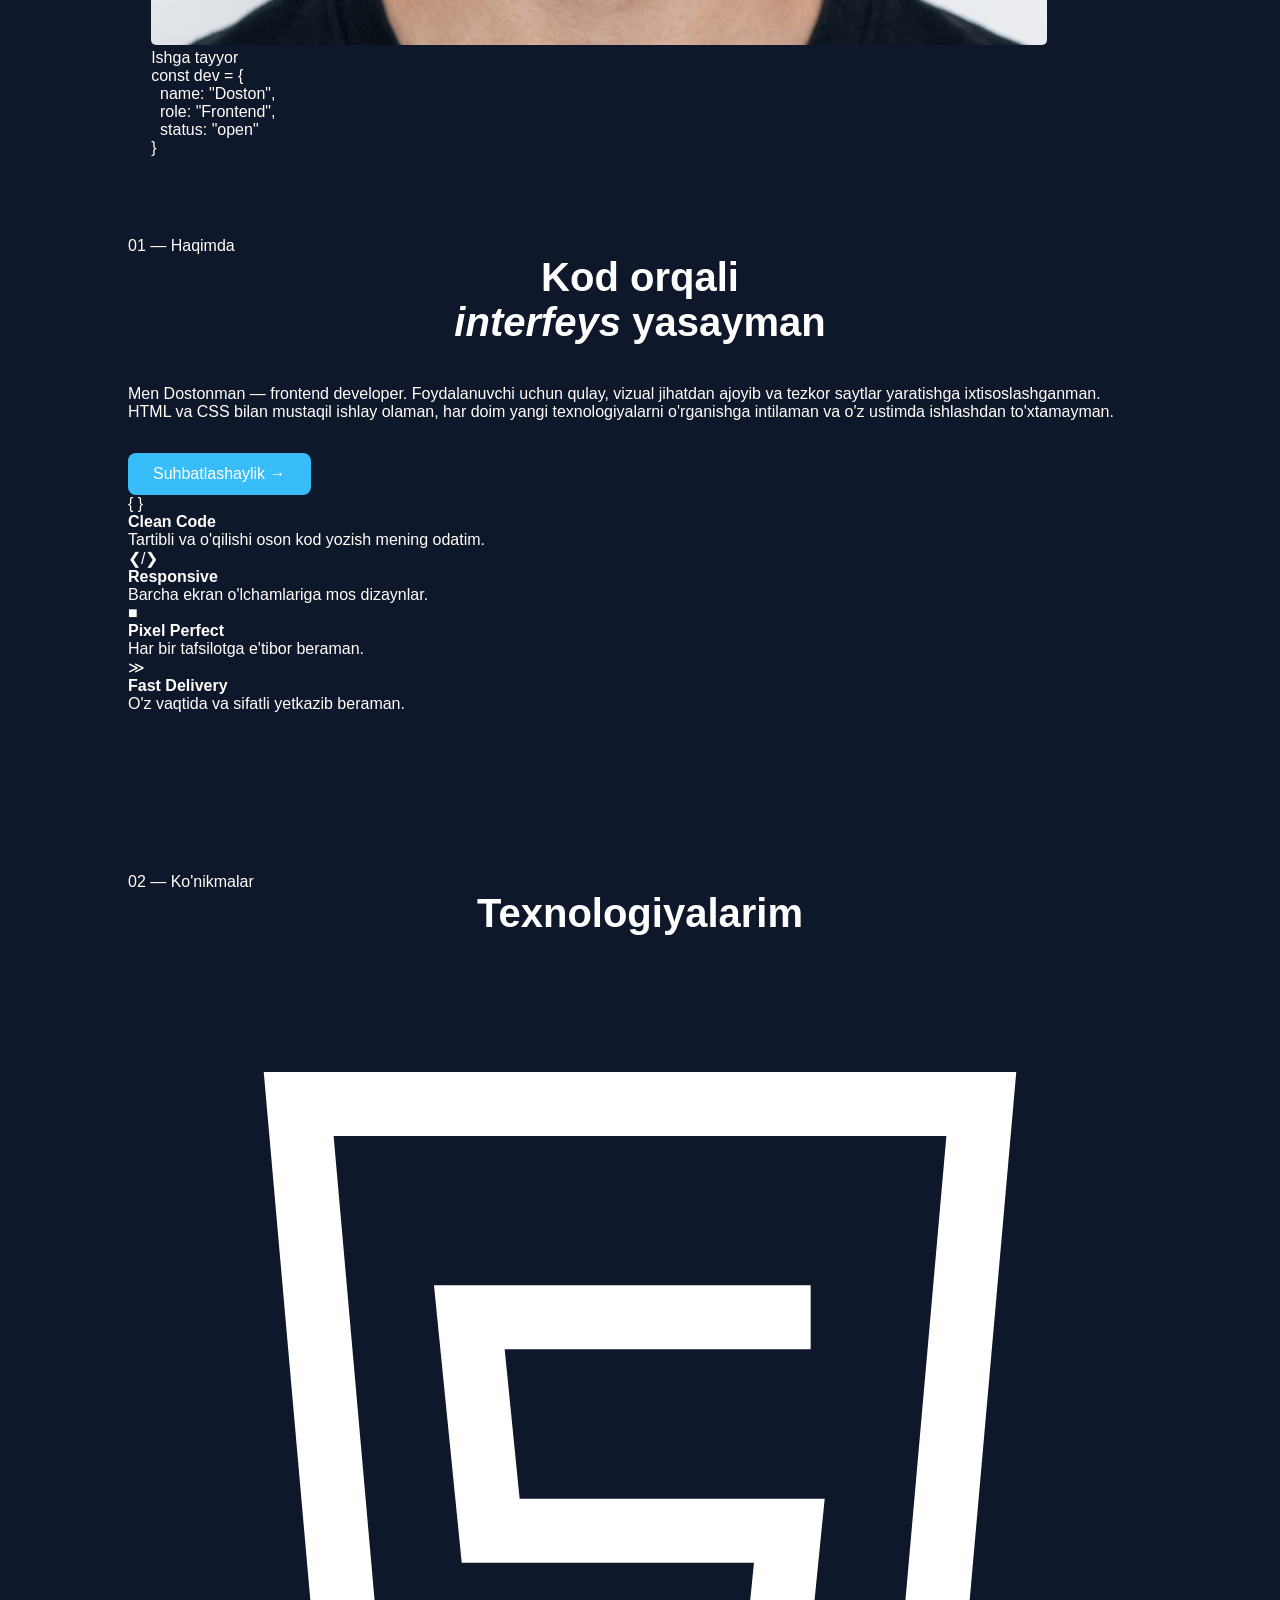
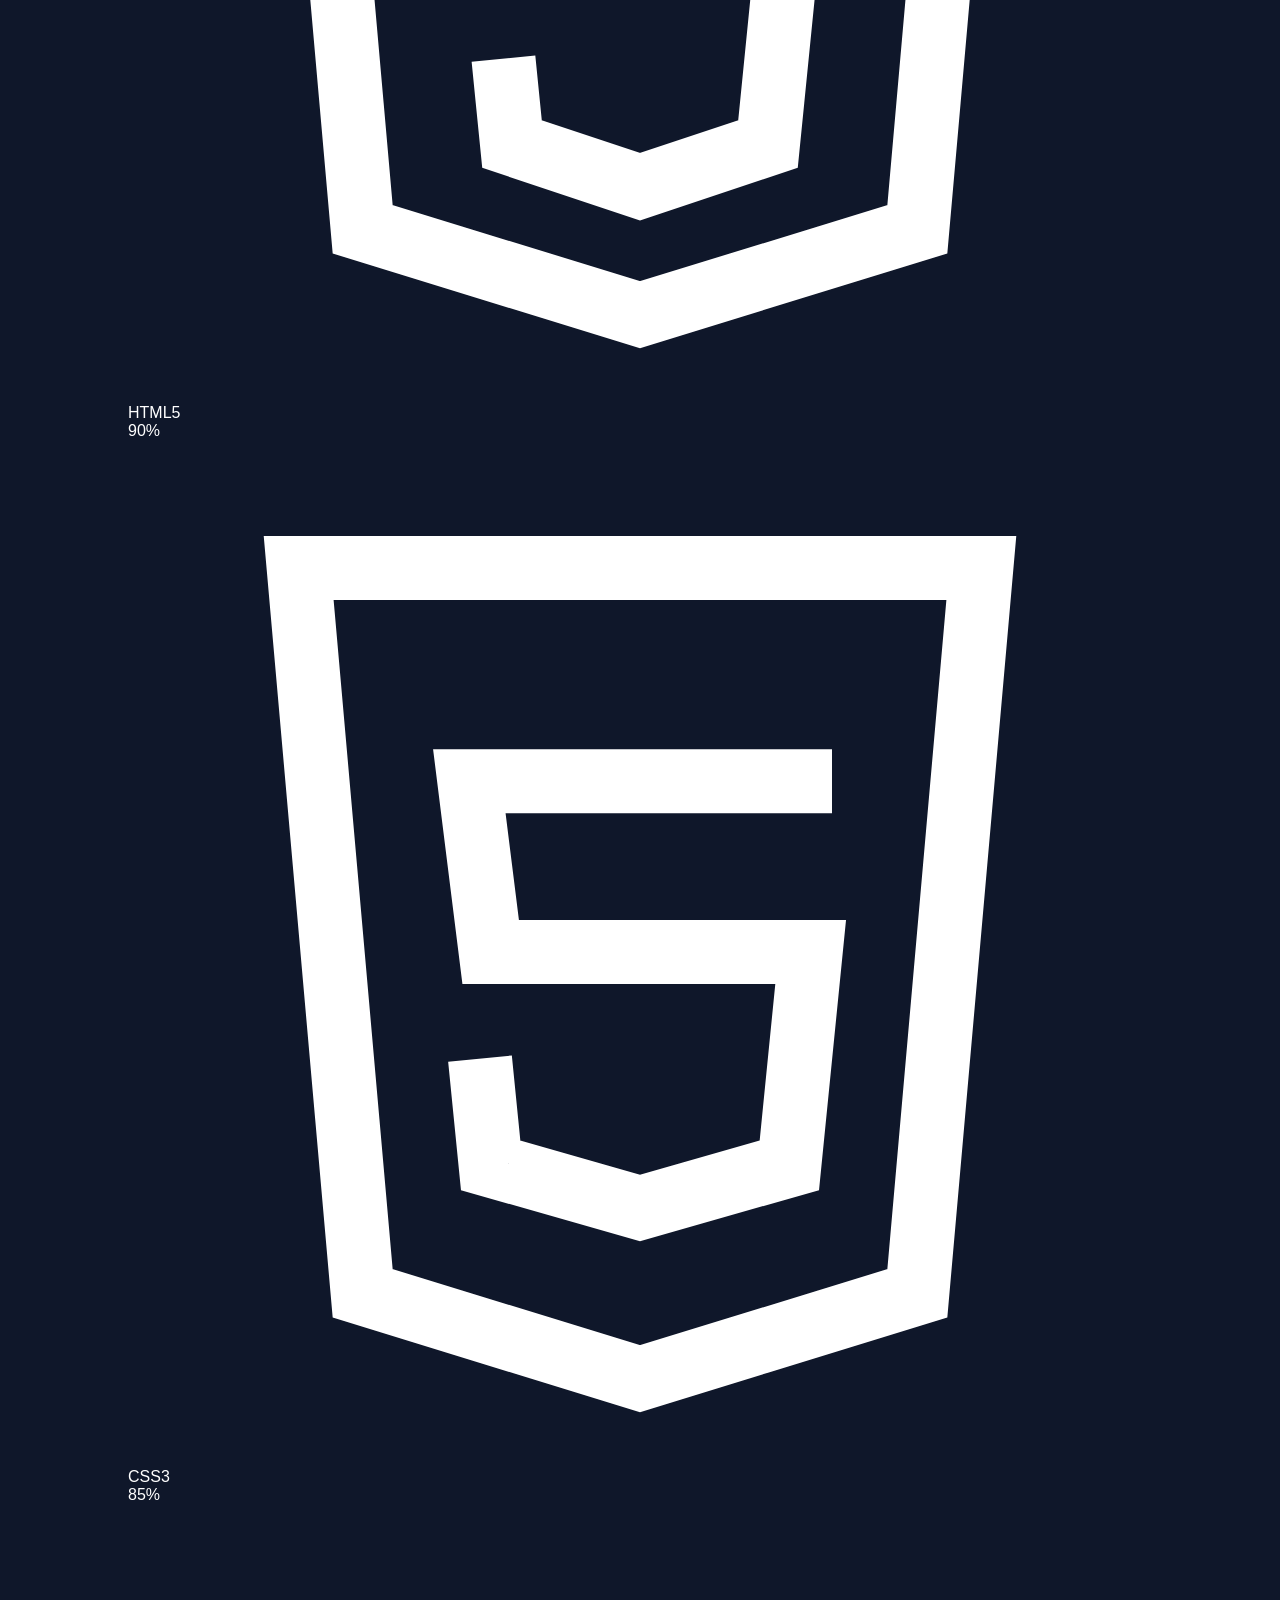
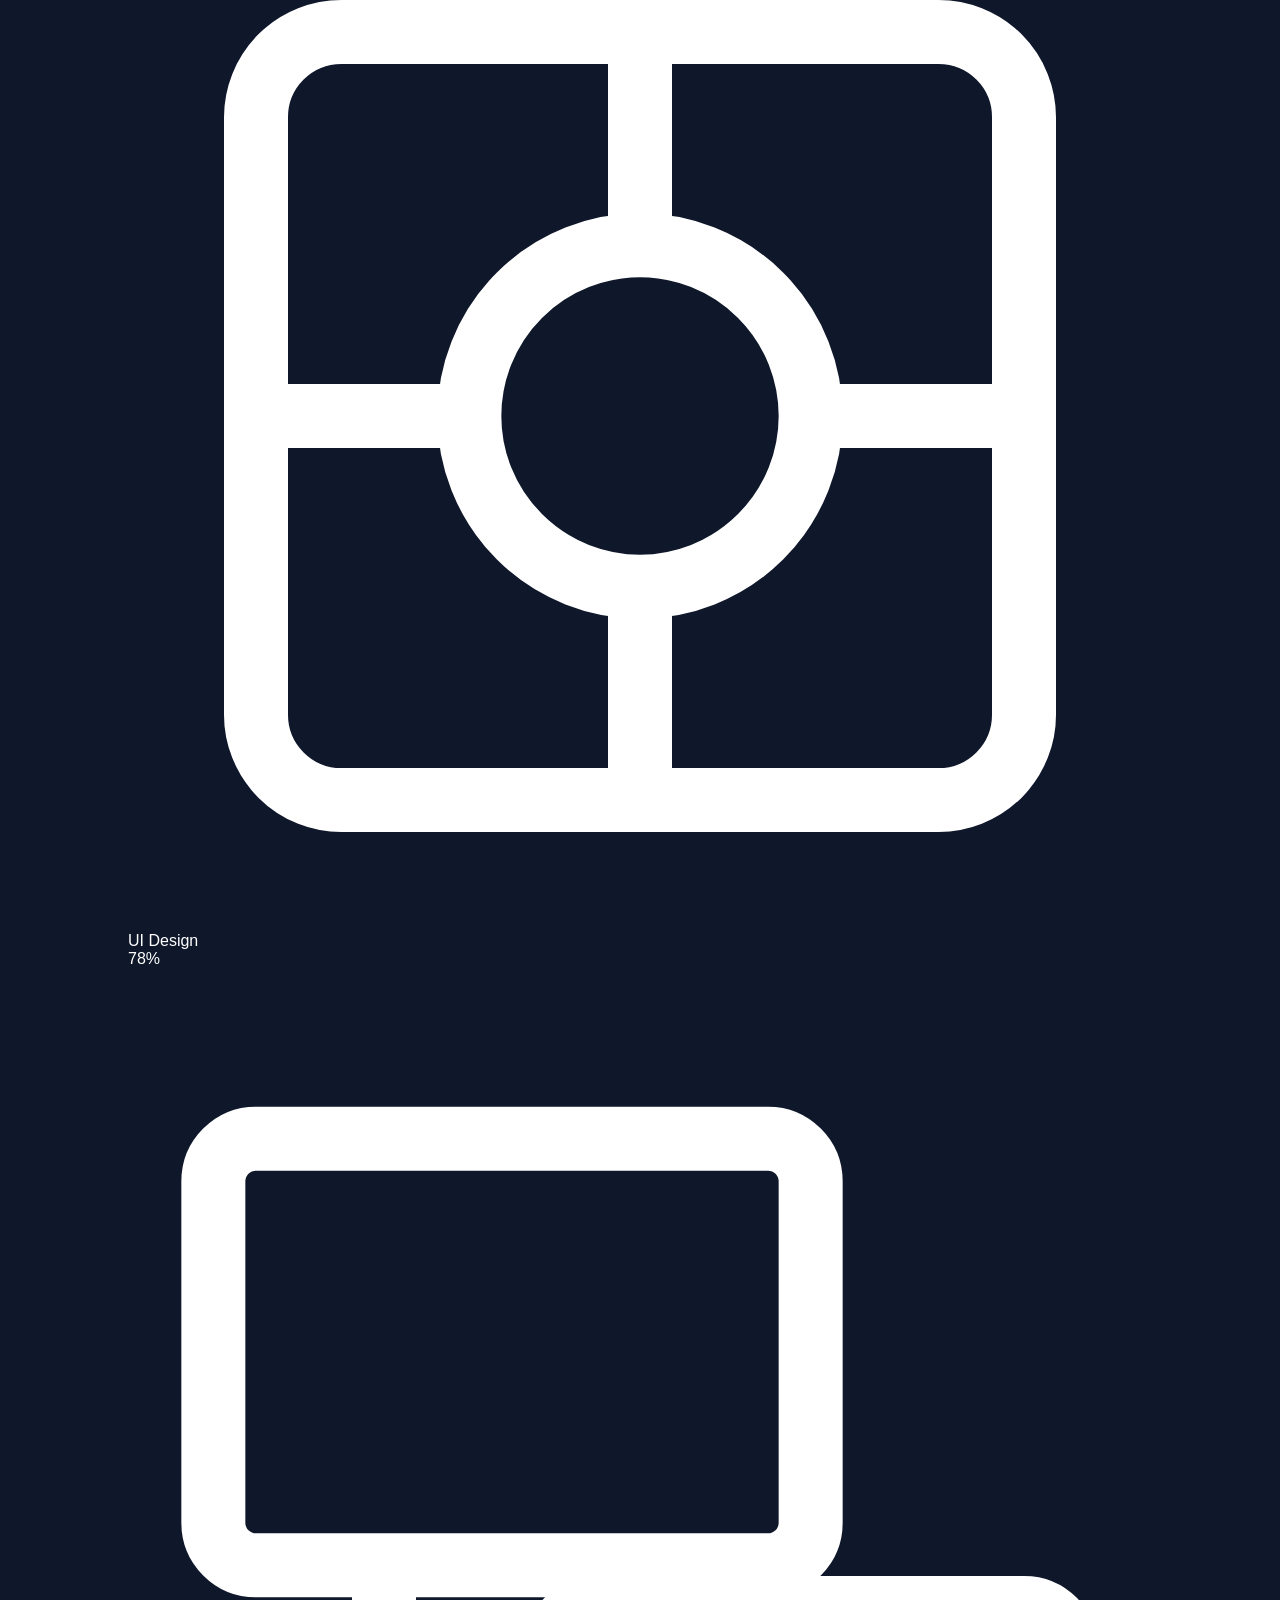
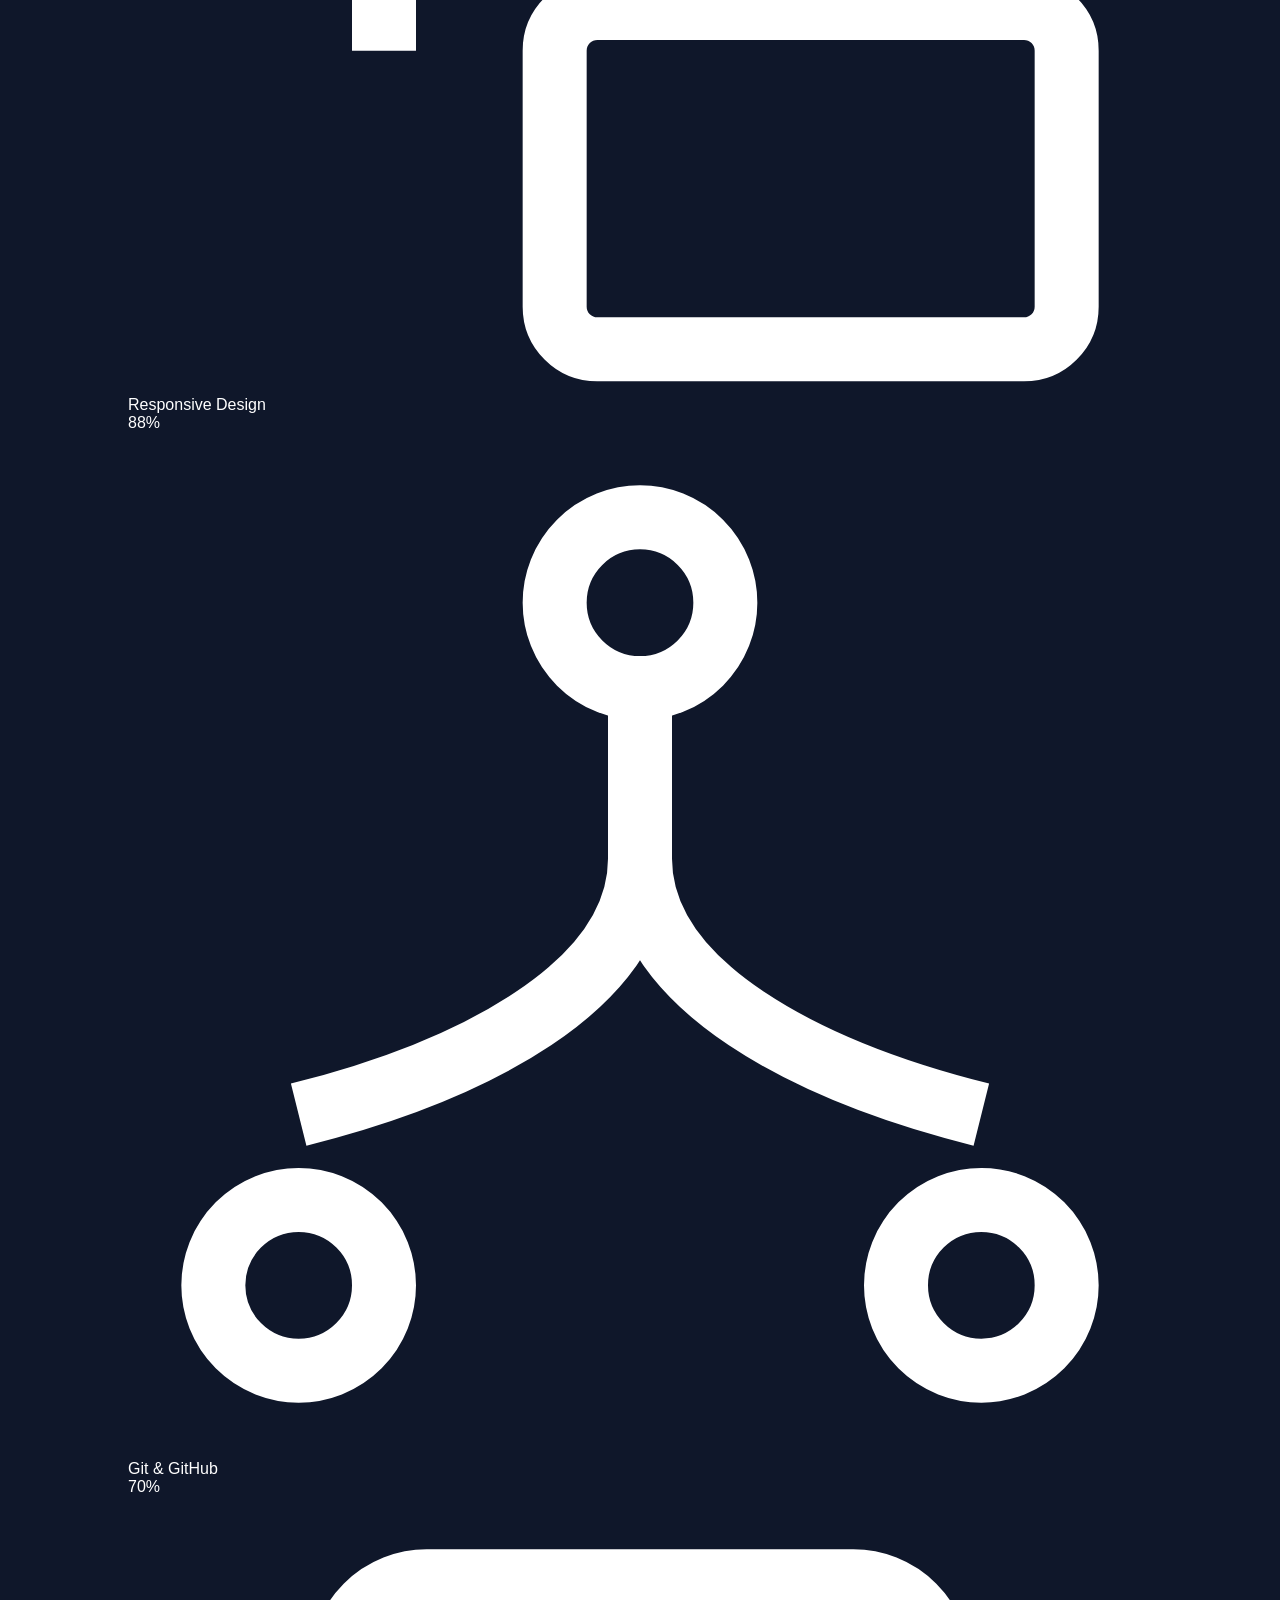
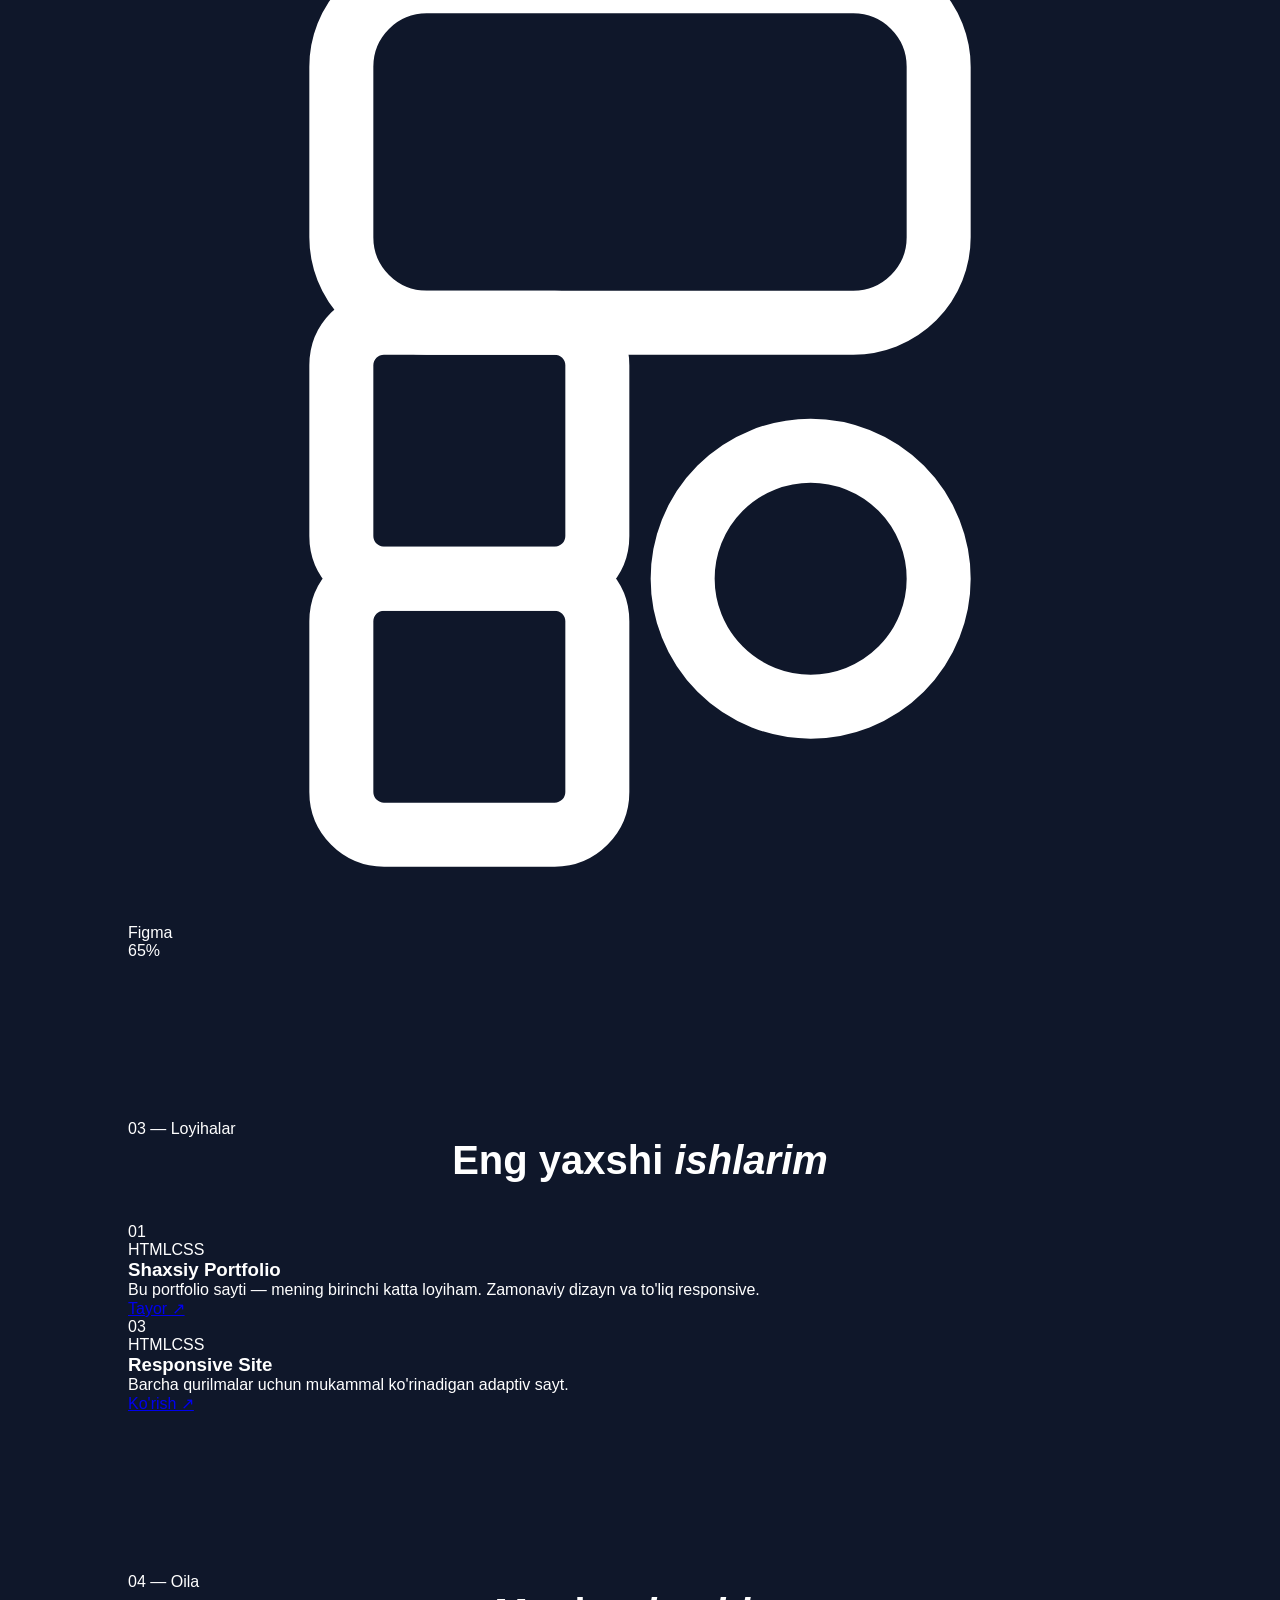
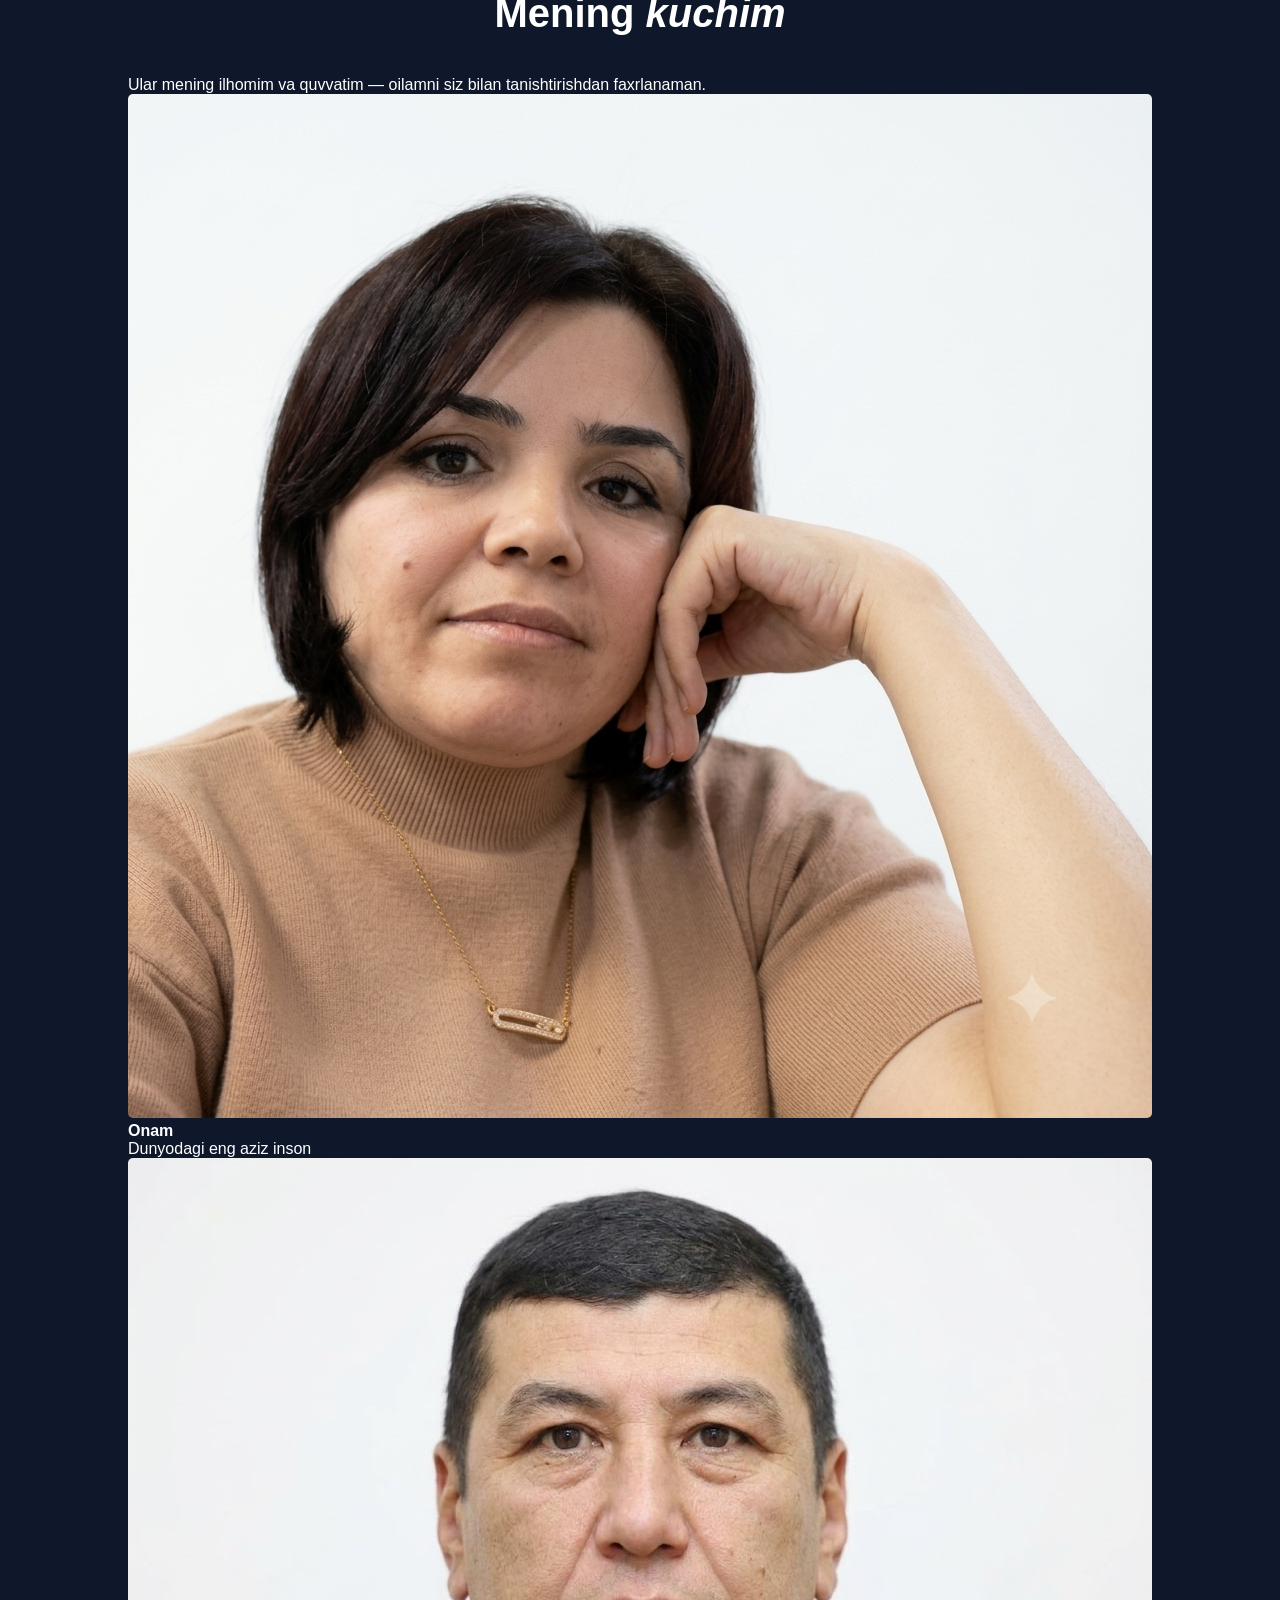
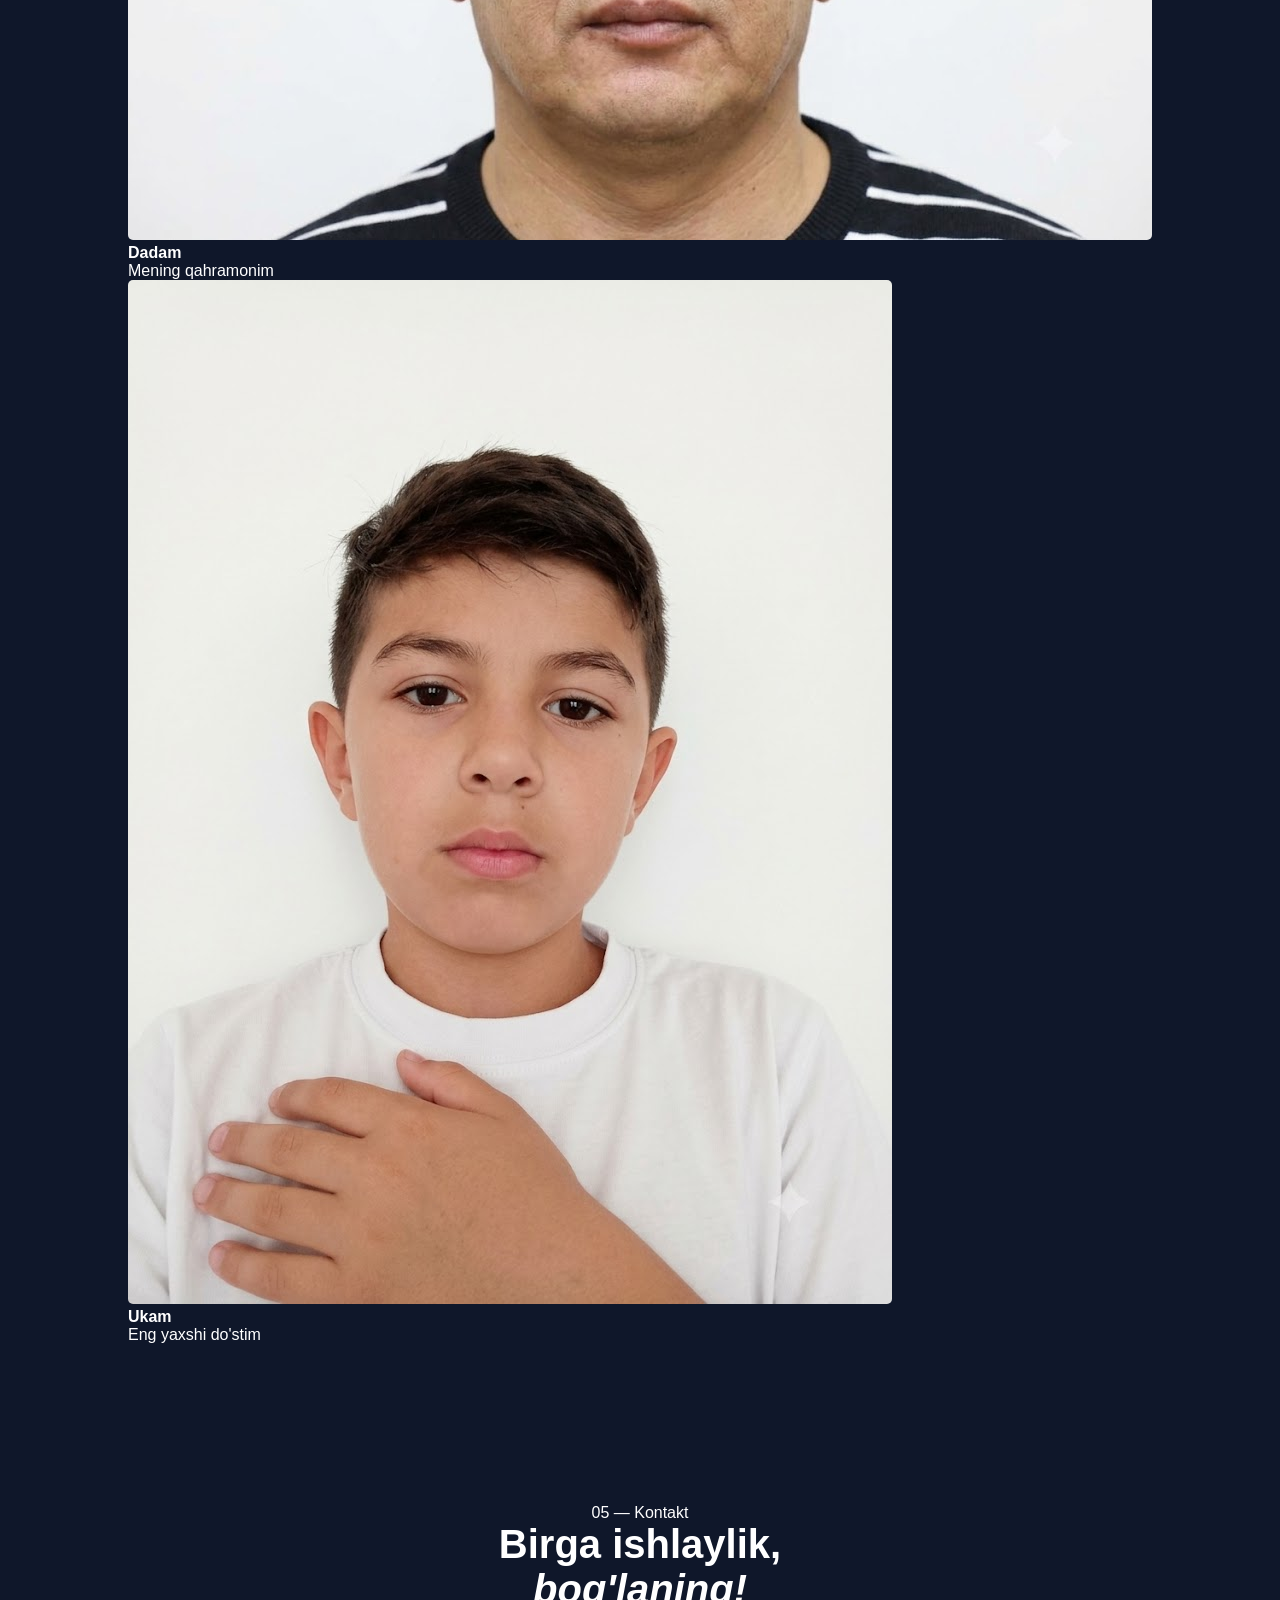
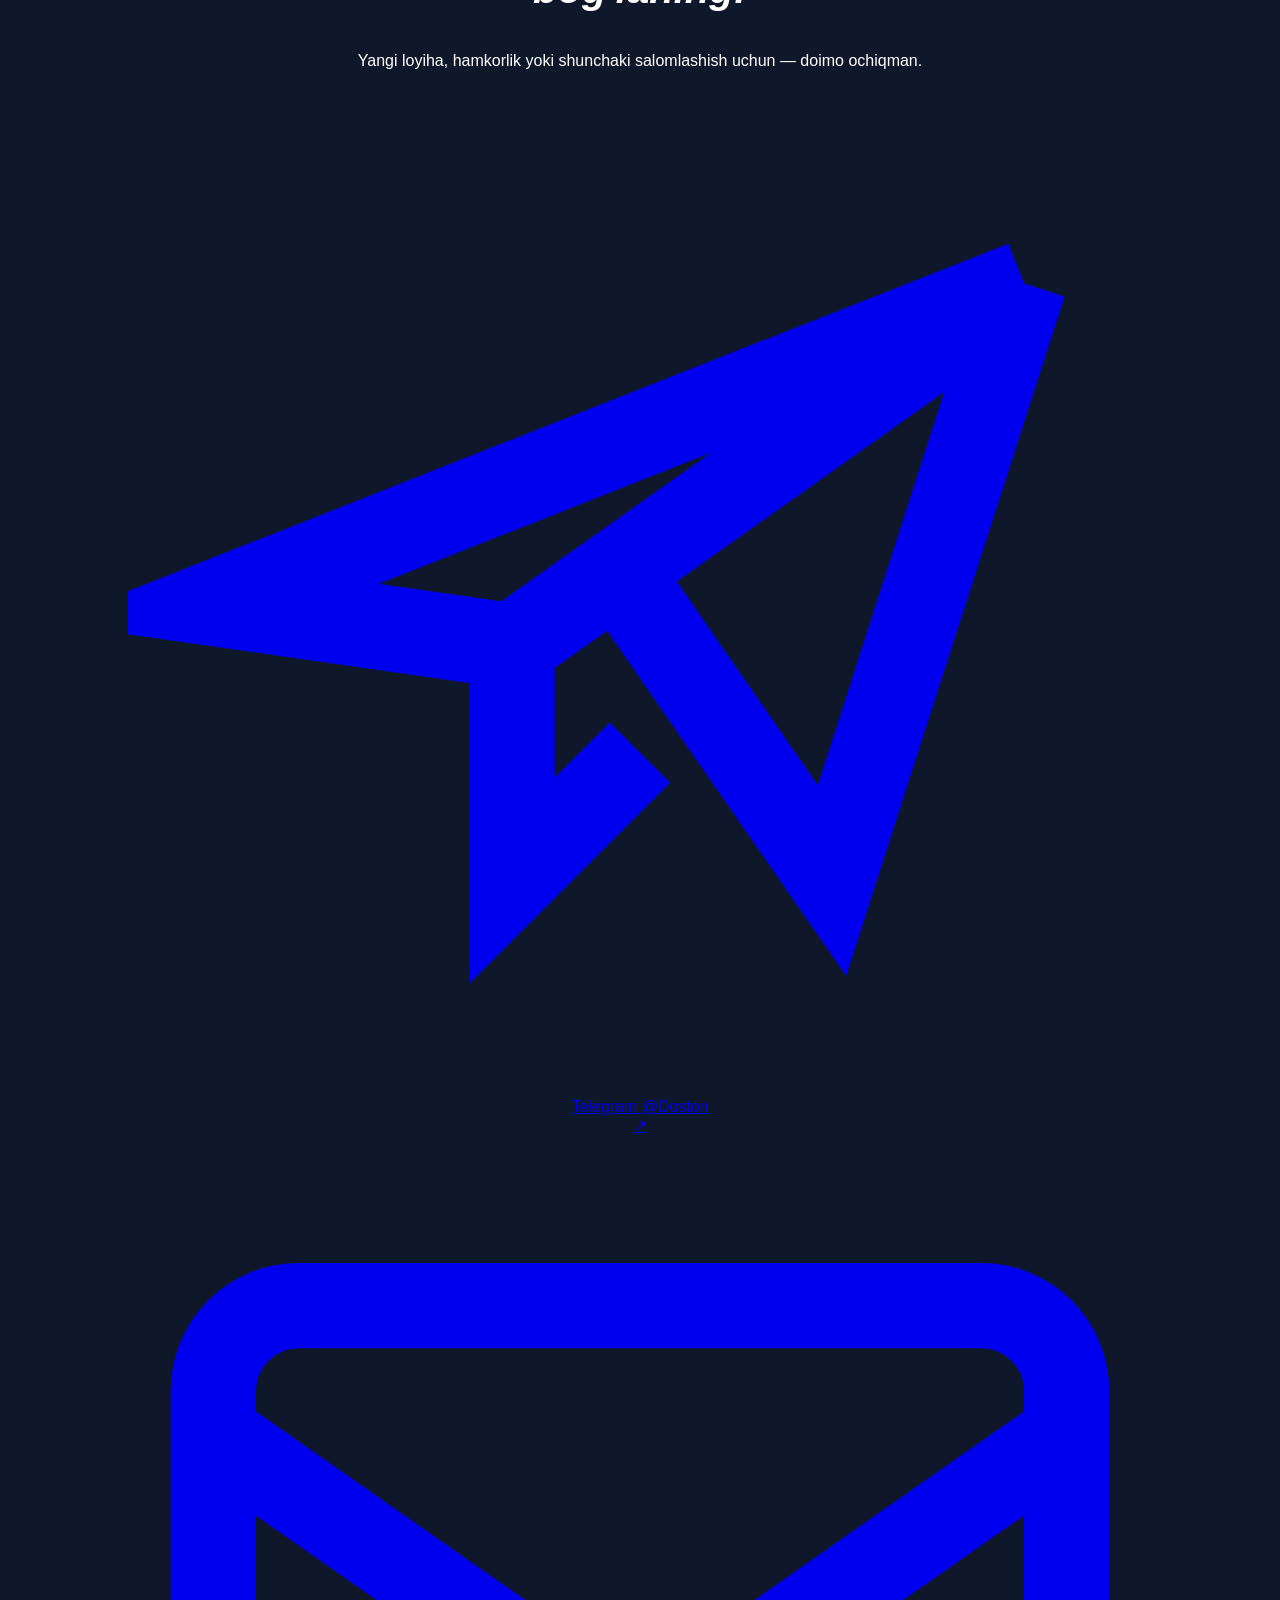
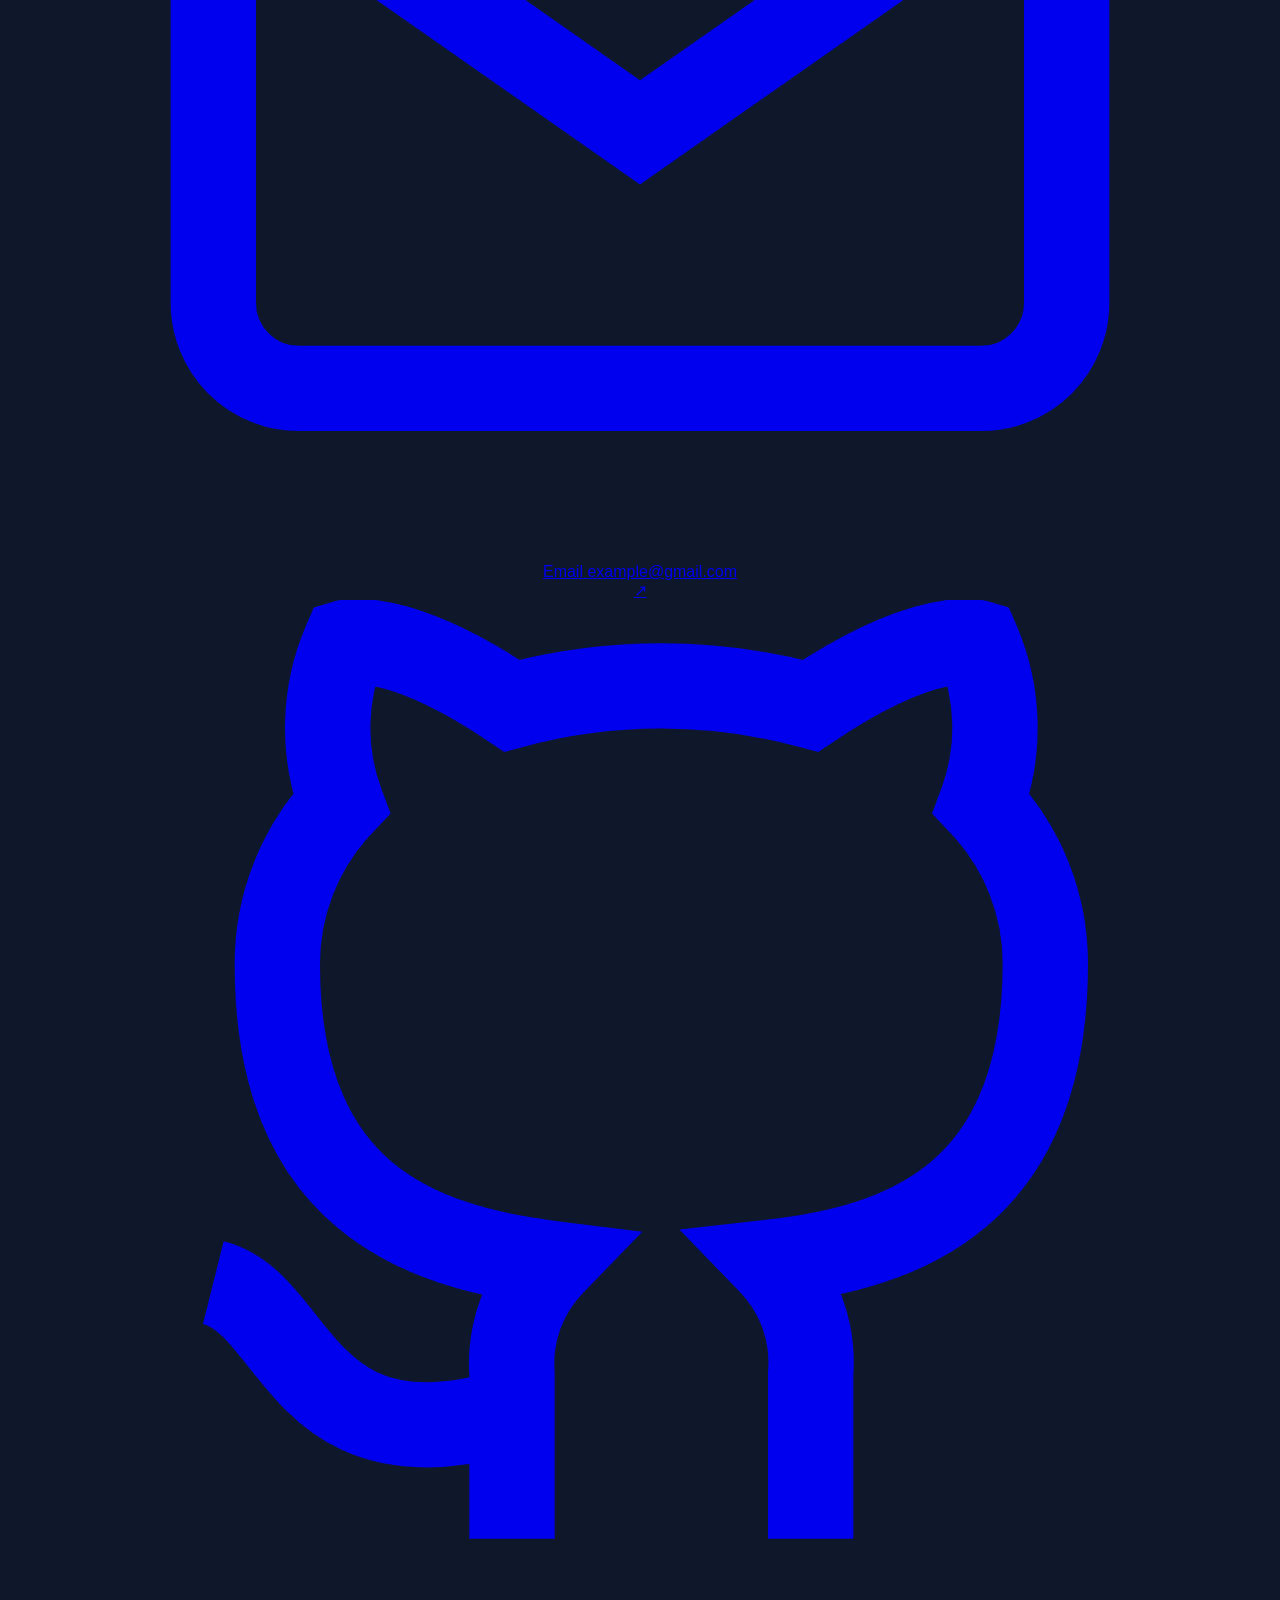
==== commit c722ad43: "new" ====
--- a/index.html
+++ b/index.html
@@ -229,22 +229,11 @@
                     </div>
                     <h3>Shaxsiy Portfolio</h3>
                     <p>Bu portfolio sayti — mening birinchi katta loyiham. Zamonaviy dizayn va to'liq responsive.</p>
-                    <a href="#" class="project-link">Ko'rish &#8599;</a>
+                    <a href="#" class="project-link">Tayor &#8599;</a>
                 </div>
                 <div class="project-glow"></div>
             </div>
-            <div class="project-card">
-                <div class="project-num">02</div>
-                <div class="project-body">
-                    <div class="project-tags">
-                        <span>HTML</span><span>CSS</span>
-                    </div>
-                    <h3>Landing Page</h3>
-                    <p>Biznes uchun yuqori konversiyali landing page. Toza va zamonaviy dizayn.</p>
-                    <a href="#" class="project-link">Ko'rish &#8599;</a>
-                </div>
-                <div class="project-glow"></div>
-            </div>
+            
             <div class="project-card">
                 <div class="project-num">03</div>
                 <div class="project-body">
@@ -253,7 +242,7 @@
                     </div>
                     <h3>Responsive Site</h3>
                     <p>Barcha qurilmalar uchun mukammal ko'rinadigan adaptiv sayt.</p>
-                    <a href="#" class="project-link">Ko'rish &#8599;</a>
+                    <a href="..//Sahna uchun/index.html" class="project-link">Ko'rish &#8599;</a>
                 </div>
                 <div class="project-glow"></div>
             </div>
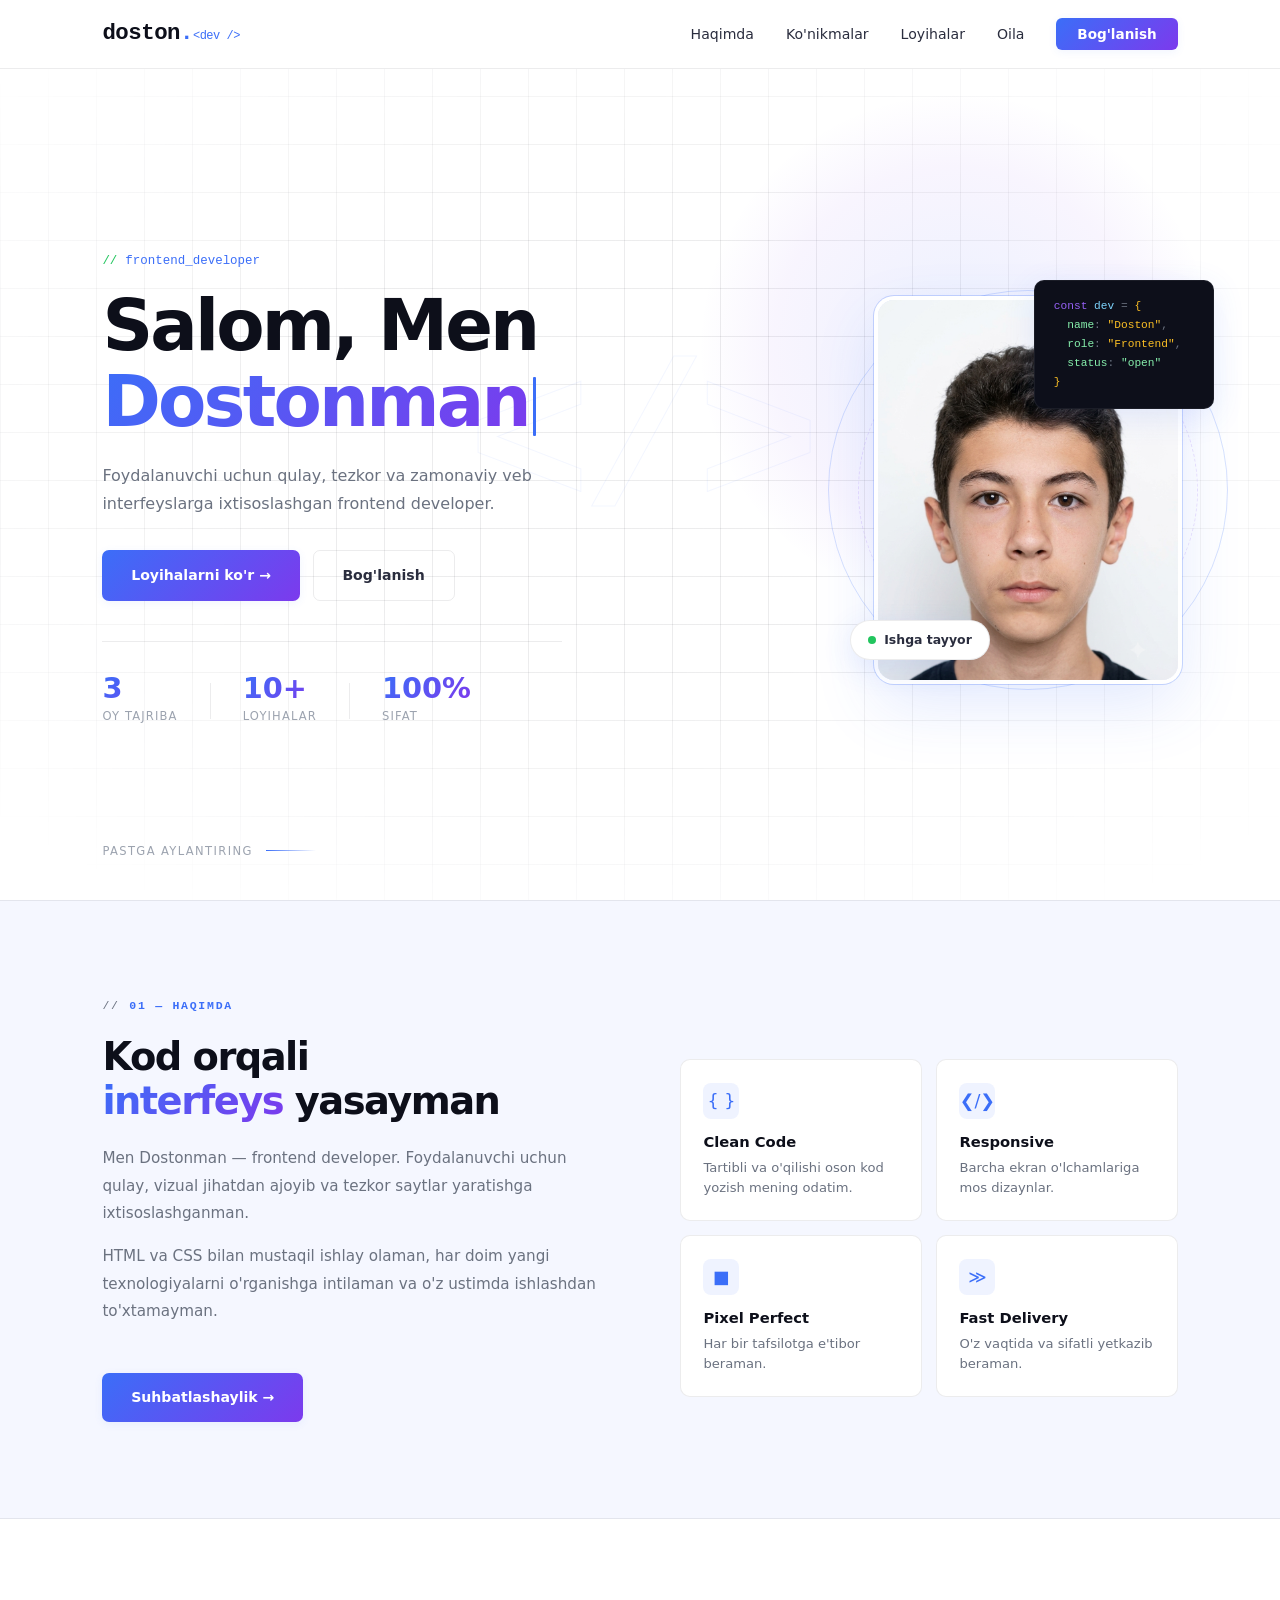
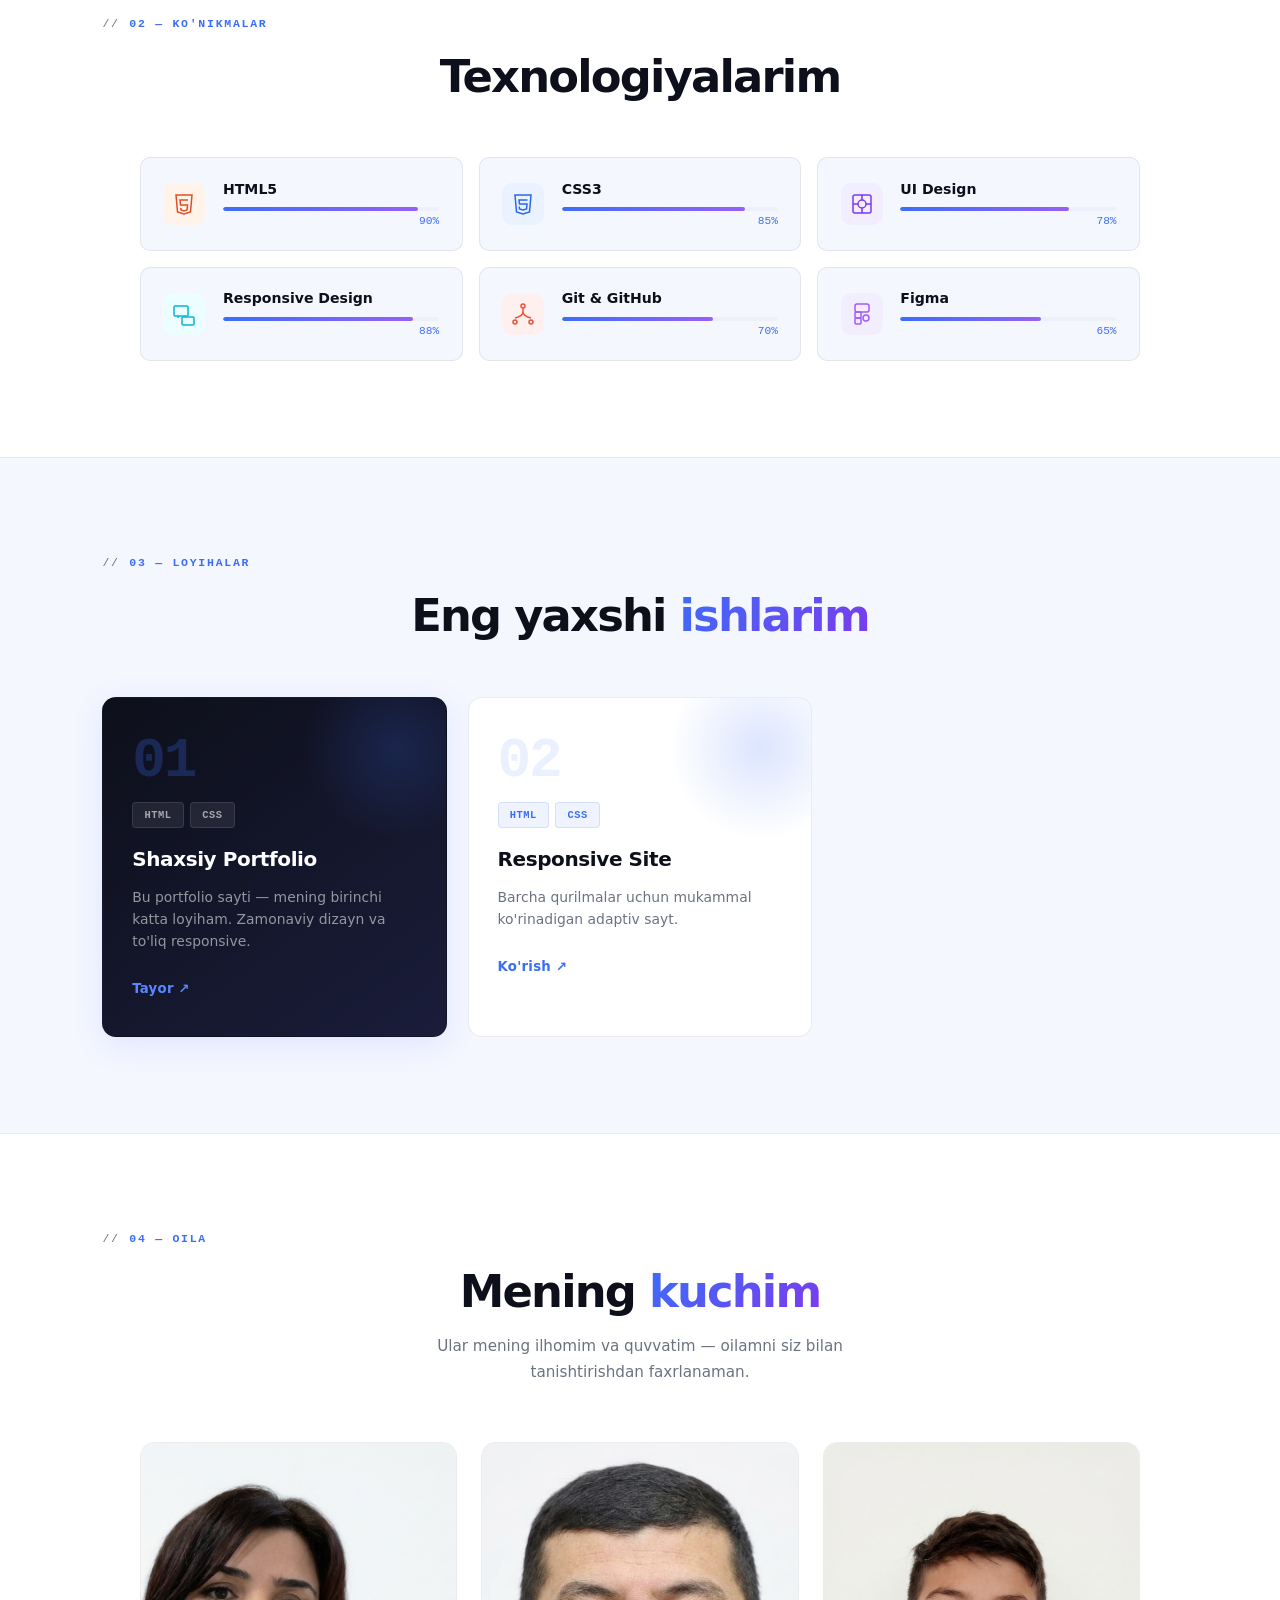
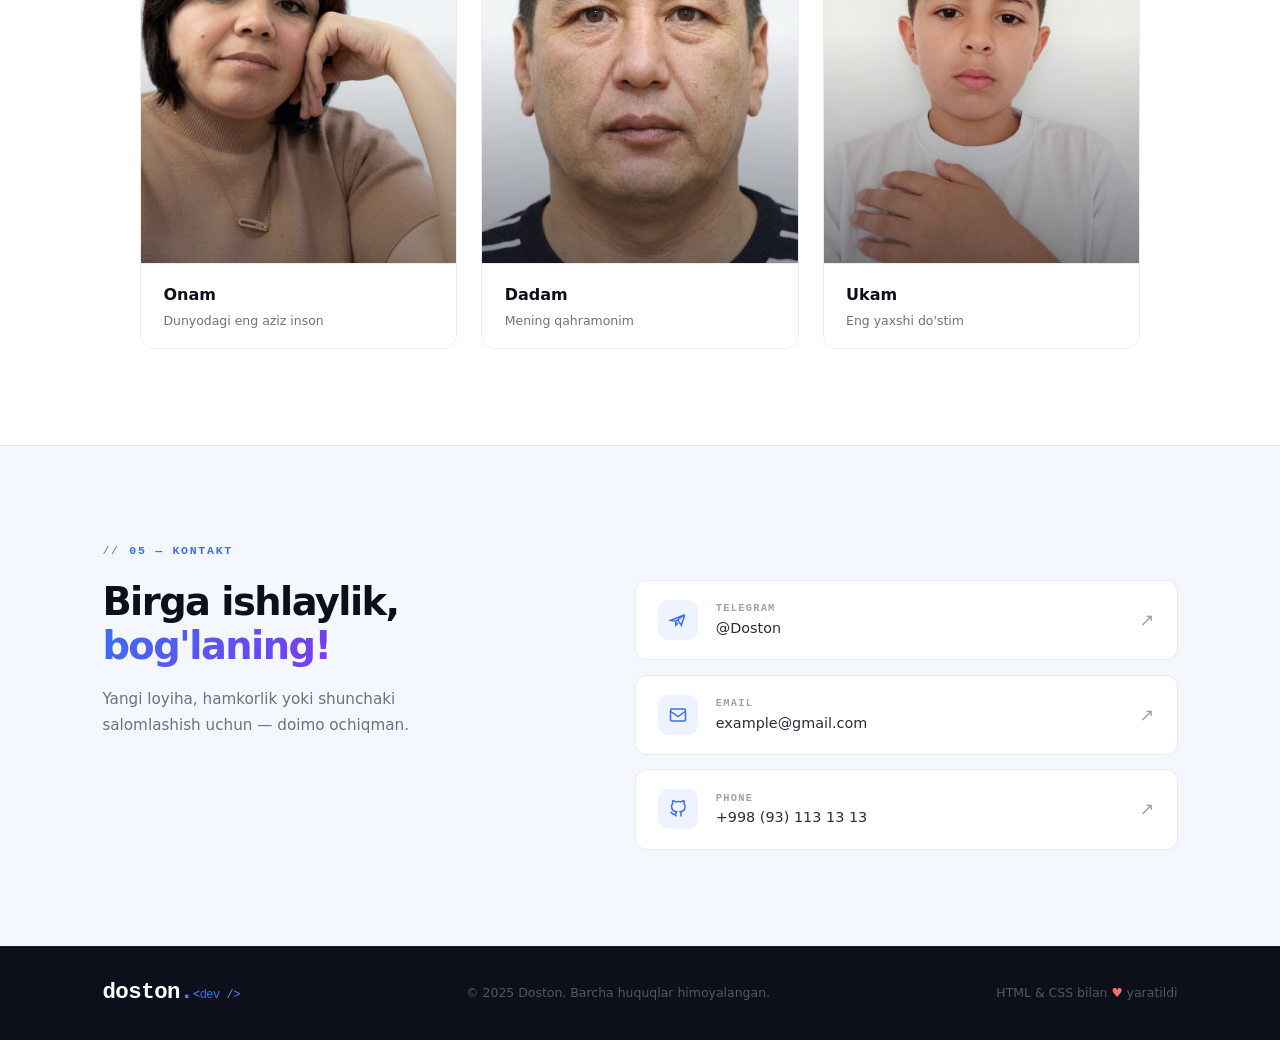
==== commit cc5cc102: "wwnew" ====
--- a/index.html
+++ b/index.html
@@ -235,7 +235,7 @@
             </div>
             
             <div class="project-card">
-                <div class="project-num">03</div>
+                <div class="project-num">02</div>
                 <div class="project-body">
                     <div class="project-tags">
                         <span>HTML</span><span>CSS</span>
--- a/style.css
+++ b/style.css
@@ -1,157 +1,1081 @@
-*{
-    margin:0;
-    padding:0;
-    box-sizing:border-box;
-    font-family:Arial, sans-serif;
-}
-
-body{
-    background:#0f172a;
-    color:white;
-}
-
-header{
-    padding:20px 10%;
-}
-
-nav{
-    display:flex;
-    justify-content:space-between;
-    align-items:center;
-}
-
-nav ul{
-    display:flex;
-    list-style:none;
-    gap:30px;
-}
-
-nav a{
-    color:white;
-    text-decoration:none;
-}
-
-.hero{
-    min-height:90vh;
-    display:flex;
-    justify-content:space-between;
-    align-items:center;
-    padding:0 10%;
-}
-
-.hero-text h1{
-    font-size:60px;
-}
-
-.hero-text p{
-    font-size:22px;
-    margin:20px 0;
-    color:#94a3b8;
-}
-
-.btn{
-    display:inline-block;
-    padding:12px 25px;
-    background:#38bdf8;
-    color:white;
-    text-decoration:none;
-    border-radius:8px;
-}
-
-.hero-img img{
-    width:350px;
-    height:350px;
-    object-fit:cover;
-    border-radius:50%;
-    border:5px solid #38bdf8;
-}
-
-section{
-    padding:80px 10%;
-}
-
-section h2{
-    text-align:center;
-    margin-bottom:40px;
-    font-size:40px;
-}
-
-.cards{
-    display:flex;
-    gap:20px;
-    flex-wrap:wrap;
-}
-
-.card{
-    flex:1;
-    min-width:250px;
-    background:#1e293b;
-    padding:25px;
-    border-radius:15px;
-    text-align:center;
-    transition:.3s;
-}
-
-.card:hover{
-    transform:translateY(-10px);
-}
-
-#contact{
-    text-align:center;
-}
-
-@media(max-width:768px){
-
-.hero{
-    flex-direction:column-reverse;
-    text-align:center;
-    gap:30px;
-}
-
-.hero-text h1{
-    font-size:40px;
-}
-
-.hero-img img{
-    width:250px;
-    height:250px;
-}
-
-nav{
-    flex-direction:column;
-    gap:20px;
-}
-
-nav ul{
-    flex-wrap:wrap;
-    justify-content:center;
-}
-}
-.famli{
+/* ================================================
+   FRONTEND DEV PORTFOLIO — Light Mode
+   Accent: Electric Blue + Violet
+   ================================================ */
+
+*, *::before, *::after {
+    margin: 0;
+    padding: 0;
+    box-sizing: border-box;
+}
+
+:root {
+    /* Backgrounds */
+    --bg:        #ffffff;
+    --bg2:       #f5f7ff;
+    --bg3:       #eef1fb;
+    --surface:   #ffffff;
+
+    /* Text */
+    --ink:       #0d0f1a;
+    --ink2:      #2a2d3e;
+    --muted:     #6b7280;
+    --subtle:    #9ca3af;
+
+    /* Accent — Electric Blue */
+    --blue:      #3b6ef8;
+    --blue2:     #5a87ff;
+    --blue-bg:   #eff3ff;
+    --blue-glow: rgba(59,110,248,0.18);
+
+    /* Accent 2 — Violet */
+    --violet:    #7c3aed;
+    --violet2:   #9661f5;
+    --violet-bg: #f3eeff;
+
+    /* Accent 3 — Cyan */
+    --cyan:      #06b6d4;
+    --cyan-bg:   #ecfeff;
+
+    /* Borders */
+    --border:    rgba(13,15,26,0.08);
+    --border2:   rgba(59,110,248,0.2);
+
+    /* Shadows */
+    --shadow-sm: 0 2px 8px rgba(59,110,248,0.08);
+    --shadow-md: 0 8px 32px rgba(59,110,248,0.12);
+    --shadow-lg: 0 24px 64px rgba(59,110,248,0.15);
+
+    /* Fonts */
+    --font-mono:  'Fira Code', 'Cascadia Code', 'Consolas', monospace;
+    --font-sans:  'Inter', system-ui, -apple-system, sans-serif;
+    --font-serif: 'Playfair Display', Georgia, serif;
+}
+
+html { scroll-behavior: smooth; }
+
+body {
+    background: var(--bg);
+    color: var(--ink);
+    font-family: var(--font-sans);
+    font-weight: 400;
+    line-height: 1.6;
+    overflow-x: hidden;
+}
+
+/* ── SCROLLBAR ── */
+::-webkit-scrollbar { width: 5px; }
+::-webkit-scrollbar-track { background: var(--bg2); }
+::-webkit-scrollbar-thumb {
+    background: linear-gradient(180deg, var(--blue), var(--violet));
+    border-radius: 3px;
+}
+
+/* ── SELECTION ── */
+::selection { background: var(--blue-bg); color: var(--blue); }
+
+/* ================================================
+   HEADER / NAV
+   ================================================ */
+header {
+    position: fixed;
+    top: 0; left: 0; right: 0;
+    z-index: 100;
+    padding: 1rem 8%;
+    background: rgba(255,255,255,0.85);
+    backdrop-filter: blur(20px);
+    -webkit-backdrop-filter: blur(20px);
+    border-bottom: 1px solid var(--border);
+}
+
+nav {
+    display: flex;
+    justify-content: space-between;
+    align-items: center;
+    max-width: 1200px;
+    margin: 0 auto;
+}
+
+.logo {
+    font-family: var(--font-mono);
+    font-size: 1.4rem;
+    font-weight: 700;
+    color: var(--ink);
+    letter-spacing: -0.5px;
+}
+
+.logo span { color: var(--blue); }
+
+.logo-tag {
+    font-family: var(--font-mono);
+    font-size: 0.75rem;
+    color: var(--muted);
+    font-weight: 400;
+}
+
+.logo-tag .tag-blue { color: var(--blue); }
+.logo-tag .tag-violet { color: var(--violet); }
+
+nav ul {
+    list-style: none;
+    display: flex;
+    gap: 2rem;
+    align-items: center;
+}
+
+nav a {
+    color: var(--ink2);
+    text-decoration: none;
+    font-size: 0.88rem;
+    font-weight: 500;
+    position: relative;
+    transition: color 0.25s;
+}
+
+nav a::after {
+    content: '';
+    position: absolute;
+    bottom: -4px; left: 0;
+    width: 0; height: 2px;
+    background: linear-gradient(90deg, var(--blue), var(--violet));
+    border-radius: 1px;
+    transition: width 0.3s;
+}
+
+nav a:hover { color: var(--blue); }
+nav a:hover::after { width: 100%; }
+
+.nav-cta {
+    padding: 0.5rem 1.3rem;
+    background: linear-gradient(135deg, var(--blue), var(--violet));
+    color: #fff !important;
+    border-radius: 6px;
+    font-size: 0.85rem !important;
+    font-weight: 600 !important;
+    transition: opacity 0.25s, transform 0.2s !important;
+    box-shadow: var(--shadow-sm);
+}
+
+.nav-cta::after { display: none !important; }
+.nav-cta:hover  { opacity: 0.88; transform: translateY(-1px) !important; }
+
+/* ================================================
+   HERO
+   ================================================ */
+.hero {
+    min-height: 100vh;
+    padding: 0 8%;
+    display: flex;
+    flex-direction: column;
     justify-content: center;
-    display: flex;
-    gap: 30px;
-    margin-top: 40px;
-}
-.oyi{
-    background-color: rgb(192, 140, 73);
+    position: relative;
+    overflow: hidden;
+    background: var(--bg);
+}
+
+/* Grid background — tech feel */
+.hero::before {
+    content: '';
+    position: absolute;
+    inset: 0;
+    background-image:
+        linear-gradient(var(--border) 1px, transparent 1px),
+        linear-gradient(90deg, var(--border) 1px, transparent 1px);
+    background-size: 48px 48px;
+    mask-image: radial-gradient(ellipse 70% 60% at 50% 50%, black 40%, transparent 100%);
+    pointer-events: none;
+}
+
+/* Blue glow blob */
+.hero::after {
+    content: '';
+    position: absolute;
+    top: 10%; right: 5%;
+    width: 520px; height: 520px;
+    background: radial-gradient(circle, rgba(59,110,248,0.1) 0%, rgba(124,58,237,0.05) 50%, transparent 70%);
+    border-radius: 50%;
+    pointer-events: none;
+}
+
+.hero-bg-text {
+    position: absolute;
+    top: 50%; left: 50%;
+    transform: translate(-50%, -50%);
+    font-family: var(--font-mono);
+    font-size: clamp(80px, 16vw, 240px);
+    font-weight: 700;
+    color: transparent;
+    -webkit-text-stroke: 1px rgba(59,110,248,0.06);
+    letter-spacing: -0.04em;
+    pointer-events: none;
+    user-select: none;
+    white-space: nowrap;
+}
+
+.hero-content {
+    display: flex;
+    align-items: center;
+    justify-content: space-between;
+    gap: 4rem;
+    max-width: 1200px;
+    width: 100%;
+    margin: 0 auto;
+    padding-top: 5rem;
+    position: relative;
+    z-index: 1;
+}
+
+/* Code comment label */
+.hero-label {
+    font-family: var(--font-mono);
+    font-size: 0.78rem;
+    font-weight: 400;
+    color: var(--muted);
+    margin-bottom: 1rem;
+    display: flex;
+    align-items: center;
+    gap: 0.5rem;
+}
+
+.hero-label .comment { color: #22c55e; }
+.hero-label .string  { color: var(--blue); }
+
+.hero-text h1 {
+    font-family: var(--font-sans);
+    font-size: clamp(2.6rem, 5.5vw, 5rem);
+    font-weight: 800;
+    line-height: 1.08;
+    color: var(--ink);
+    letter-spacing: -0.04em;
+}
+
+.hero-text h1 .highlight {
+    background: linear-gradient(135deg, var(--blue) 0%, var(--violet) 100%);
+    -webkit-background-clip: text;
+    -webkit-text-fill-color: transparent;
+    background-clip: text;
+}
+
+.hero-text h1 .typed-cursor {
+    display: inline-block;
+    width: 3px;
+    height: 0.85em;
+    background: var(--blue);
+    margin-left: 4px;
+    vertical-align: middle;
+    border-radius: 1px;
+    animation: blink 1s step-end infinite;
+}
+
+@keyframes blink {
+    0%, 100% { opacity: 1; }
+    50%       { opacity: 0; }
+}
+
+.hero-desc {
+    font-size: 1rem;
+    color: var(--muted);
+    max-width: 460px;
+    margin: 1.4rem 0 2rem;
+    line-height: 1.75;
+}
+
+.hero-btns {
+    display: flex;
+    gap: 0.8rem;
+    flex-wrap: wrap;
+}
+
+/* ── BUTTONS ── */
+.btn {
+    display: inline-flex;
+    align-items: center;
+    gap: 0.4rem;
+    padding: 0.8rem 1.8rem;
+    border-radius: 7px;
+    font-size: 0.88rem;
+    font-weight: 600;
+    text-decoration: none;
+    transition: all 0.25s;
+}
+
+.btn-primary {
+    background: linear-gradient(135deg, var(--blue), var(--violet));
+    color: #fff;
+    border: none;
+    box-shadow: var(--shadow-sm);
+}
+
+.btn-primary:hover {
+    transform: translateY(-2px);
+    box-shadow: var(--shadow-md);
+    opacity: 0.92;
+}
+
+.btn-outline {
+    background: transparent;
+    color: var(--ink2);
+    border: 1.5px solid var(--border);
+}
+
+.btn-outline:hover {
+    border-color: var(--blue);
+    color: var(--blue);
+    transform: translateY(-2px);
+}
+
+/* ── HERO STATS ── */
+.hero-stats {
+    display: flex;
+    align-items: center;
+    gap: 2rem;
+    margin-top: 2.5rem;
+    padding-top: 2rem;
+    border-top: 1px solid var(--border);
+}
+
+.stat strong {
+    display: block;
+    font-size: 1.8rem;
+    font-weight: 800;
+    background: linear-gradient(135deg, var(--blue), var(--violet));
+    -webkit-background-clip: text;
+    -webkit-text-fill-color: transparent;
+    background-clip: text;
+    line-height: 1;
+}
+
+.stat span {
+    font-size: 0.72rem;
+    color: var(--subtle);
+    text-transform: uppercase;
+    letter-spacing: 0.1em;
+}
+
+.stat-divider {
+    width: 1px;
+    height: 36px;
+    background: var(--border);
+}
+
+/* ── HERO IMAGE ── */
+.hero-img-wrap {
+    position: relative;
+    flex-shrink: 0;
+    z-index: 1;
+}
+
+.hero-img-ring {
+    position: absolute;
+    top: 50%; left: 50%;
+    transform: translate(-50%, -50%);
+    width: 400px; height: 400px;
+    border: 1px solid rgba(59,110,248,0.2);
+    border-radius: 50%;
+}
+
+.ring2 {
+    width: 340px; height: 340px;
+    border-style: dashed;
+    border-color: rgba(124,58,237,0.15);
+    animation: spin 22s linear infinite;
+}
+
+@keyframes spin { to { transform: translate(-50%,-50%) rotate(360deg); } }
+
+.hero-img {
     width: 300px;
-    height: 500px;
-    border-radius: 15px;
-
-}
-img{
-    border-radius: 5px;
-}
-.ukam{
-    background-color: rgb(192, 140, 73);
-    width: 300px;
-    height: 500px;
-    border-radius: 15px;
-}
-.dada{
-    background-color: rgb(192, 140, 73);
-    width: 300px;
-    height: 500px;
-    border-radius: 15px;
-}
+    height: 380px;
+    object-fit: cover;
+    border-radius: 16px;
+    display: block;
+    position: relative;
+    z-index: 2;
+    box-shadow:
+        0 0 0 4px #fff,
+        0 0 0 5px rgba(59,110,248,0.25),
+        var(--shadow-lg);
+}
+
+.hero-badge {
+    position: absolute;
+    bottom: 20px; left: -28px;
+    z-index: 3;
+    background: #fff;
+    border-radius: 50px;
+    padding: 0.55rem 1.1rem;
+    display: flex;
+    align-items: center;
+    gap: 0.5rem;
+    box-shadow: var(--shadow-md);
+    font-size: 0.78rem;
+    font-weight: 600;
+    border: 1px solid var(--border);
+    white-space: nowrap;
+    color: var(--ink2);
+}
+
+.badge-dot {
+    width: 8px; height: 8px;
+    background: #22c55e;
+    border-radius: 50%;
+    animation: pulse 2s ease infinite;
+}
+
+@keyframes pulse {
+    0%, 100% { box-shadow: 0 0 0 3px rgba(34,197,94,0.2); }
+    50%       { box-shadow: 0 0 0 6px rgba(34,197,94,0.07); }
+}
+
+/* Code snippet floating card */
+.hero-code-card {
+    position: absolute;
+    top: -20px; right: -36px;
+    z-index: 4;
+    background: var(--ink);
+    border-radius: 10px;
+    padding: 1rem 1.2rem;
+    box-shadow: var(--shadow-md);
+    font-family: var(--font-mono);
+    font-size: 0.7rem;
+    line-height: 1.7;
+    border: 1px solid rgba(255,255,255,0.06);
+    min-width: 180px;
+}
+
+.hero-code-card .c-purple { color: var(--violet2); }
+.hero-code-card .c-blue   { color: #7dd3fc; }
+.hero-code-card .c-green  { color: #86efac; }
+.hero-code-card .c-orange { color: #fbbf24; }
+.hero-code-card .c-gray   { color: #6b7280; }
+
+/* ── SCROLL HINT ── */
+.scroll-hint {
+    position: absolute;
+    bottom: 2.5rem; left: 8%;
+    display: flex;
+    align-items: center;
+    gap: 0.8rem;
+    color: var(--subtle);
+    font-size: 0.72rem;
+    letter-spacing: 0.12em;
+    text-transform: uppercase;
+    z-index: 1;
+}
+
+.scroll-line {
+    width: 50px; height: 1px;
+    background: linear-gradient(90deg, var(--blue), transparent);
+}
+
+/* ================================================
+   SECTION COMMON
+   ================================================ */
+section {
+    padding: 6rem 8%;
+}
+
+.section-label {
+    font-family: var(--font-mono);
+    font-size: 0.72rem;
+    font-weight: 600;
+    letter-spacing: 0.15em;
+    text-transform: uppercase;
+    color: var(--blue);
+    margin-bottom: 1.2rem;
+    display: flex;
+    align-items: center;
+    gap: 0.6rem;
+}
+
+.section-label::before {
+    content: '//';
+    color: var(--muted);
+    font-weight: 400;
+}
+
+.section-title {
+    font-size: clamp(1.9rem, 3.5vw, 3rem);
+    font-weight: 800;
+    color: var(--ink);
+    letter-spacing: -0.04em;
+    text-align: center;
+    margin-bottom: 3.5rem;
+    line-height: 1.1;
+}
+
+.section-title em {
+    font-style: normal;
+    background: linear-gradient(135deg, var(--blue), var(--violet));
+    -webkit-background-clip: text;
+    -webkit-text-fill-color: transparent;
+    background-clip: text;
+}
+
+.section-subtitle {
+    text-align: center;
+    color: var(--muted);
+    max-width: 520px;
+    margin: -2.5rem auto 3.5rem;
+    font-size: 0.95rem;
+    line-height: 1.75;
+}
+
+/* ================================================
+   ABOUT
+   ================================================ */
+.about-section {
+    background: var(--bg2);
+    border-top: 1px solid var(--border);
+    border-bottom: 1px solid var(--border);
+}
+
+.about-grid {
+    display: grid;
+    grid-template-columns: 1fr 1fr;
+    gap: 5rem;
+    align-items: center;
+    max-width: 1200px;
+    margin: 0 auto;
+}
+
+.about-text h2 {
+    font-size: clamp(1.8rem, 3vw, 2.7rem);
+    font-weight: 800;
+    color: var(--ink);
+    letter-spacing: -0.04em;
+    line-height: 1.15;
+    margin-bottom: 1.4rem;
+}
+
+.about-text h2 em {
+    font-style: normal;
+    background: linear-gradient(135deg, var(--blue), var(--violet));
+    -webkit-background-clip: text;
+    -webkit-text-fill-color: transparent;
+    background-clip: text;
+}
+
+.about-text p {
+    color: var(--muted);
+    line-height: 1.8;
+    margin-bottom: 1rem;
+    font-size: 0.95rem;
+}
+
+.about-cards {
+    display: grid;
+    grid-template-columns: 1fr 1fr;
+    gap: 0.9rem;
+}
+
+.about-card {
+    background: var(--bg);
+    border: 1px solid var(--border);
+    border-radius: 10px;
+    padding: 1.4rem;
+    transition: border-color 0.25s, transform 0.25s, box-shadow 0.25s;
+}
+
+.about-card:hover {
+    border-color: var(--blue);
+    transform: translateY(-4px);
+    box-shadow: var(--shadow-sm);
+}
+
+.about-card-icon {
+    font-size: 1.1rem;
+    margin-bottom: 0.7rem;
+    width: 36px; height: 36px;
+    display: flex;
+    align-items: center;
+    justify-content: center;
+    border-radius: 8px;
+    background: var(--blue-bg);
+    color: var(--blue);
+}
+
+.about-card h4 {
+    font-size: 0.92rem;
+    font-weight: 700;
+    color: var(--ink);
+    margin-bottom: 0.3rem;
+}
+
+.about-card p {
+    font-size: 0.82rem;
+    color: var(--muted);
+    line-height: 1.5;
+}
+
+/* ================================================
+   SKILLS
+   ================================================ */
+.skills-section {
+    background: var(--bg);
+}
+
+.skills-grid {
+    display: grid;
+    grid-template-columns: repeat(auto-fit, minmax(300px, 1fr));
+    gap: 1rem;
+    max-width: 1000px;
+    margin: 0 auto;
+}
+
+.skill-item {
+    display: flex;
+    align-items: center;
+    gap: 1.1rem;
+    background: var(--bg2);
+    border: 1px solid var(--border);
+    border-radius: 10px;
+    padding: 1.2rem 1.4rem;
+    transition: border-color 0.25s, transform 0.25s, box-shadow 0.25s;
+}
+
+.skill-item:hover {
+    border-color: var(--blue2);
+    transform: translateX(5px);
+    box-shadow: var(--shadow-sm);
+}
+
+.skill-icon {
+    width: 42px; height: 42px;
+    flex-shrink: 0;
+    display: flex;
+    align-items: center;
+    justify-content: center;
+    border-radius: 10px;
+    padding: 9px;
+}
+
+.skill-icon svg { width: 100%; height: 100%; }
+
+.html-icon   { background: #fff3ea; color: #e44d26; }
+.css-icon    { background: #eaf2ff; color: #2965f1; }
+.design-icon { background: var(--violet-bg); color: var(--violet); }
+.resp-icon   { background: var(--cyan-bg); color: var(--cyan); }
+.git-icon    { background: #fff0f0; color: #f05032; }
+.figma-icon  { background: var(--violet-bg); color: #a259ff; }
+
+.skill-info {
+    flex: 1;
+    display: flex;
+    flex-direction: column;
+    gap: 0.45rem;
+}
+
+.skill-name {
+    font-size: 0.88rem;
+    font-weight: 600;
+    color: var(--ink);
+}
+
+.skill-bar {
+    height: 4px;
+    background: var(--bg3);
+    border-radius: 2px;
+    overflow: hidden;
+}
+
+.skill-fill {
+    height: 100%;
+    background: linear-gradient(90deg, var(--blue), var(--violet2));
+    border-radius: 2px;
+}
+
+.skill-pct {
+    font-family: var(--font-mono);
+    font-size: 0.7rem;
+    color: var(--blue);
+    align-self: flex-end;
+    margin-top: -0.35rem;
+}
+
+/* ================================================
+   PROJECTS
+   ================================================ */
+.projects-section {
+    justify-content: center;
+    background: var(--bg2);
+    border-top: 1px solid var(--border);
+}
+
+.projects-grid {
+    display: grid;
+    grid-template-columns: repeat(3, 1fr);
+    gap: 1.3rem;
+    max-width: 1200px;
+    margin: 0 auto;
+}
+
+.project-card {
+    justify-content: center;
+    background: var(--bg);
+    border: 1px solid var(--border);
+    border-radius: 14px;
+    padding: 2.2rem 1.8rem;
+    position: relative;
+    overflow: hidden;
+    transition: border-color 0.25s, transform 0.3s, box-shadow 0.3s;
+}
+
+.project-card:hover {
+    border-color: var(--blue);
+    transform: translateY(-6px);
+    box-shadow: var(--shadow-md);
+}
+
+.project-card.featured {
+    background: linear-gradient(145deg, var(--ink) 0%, #1a1d3a 100%);
+    border-color: transparent;
+    box-shadow: var(--shadow-md);
+}
+
+.project-card.featured .project-num   { color: rgba(59,110,248,0.25); }
+.project-card.featured h3             { color: #fff; }
+.project-card.featured p              { color: rgba(255,255,255,0.55); }
+.project-card.featured .project-tags span {
+    background: rgba(255,255,255,0.08);
+    color: rgba(255,255,255,0.6);
+    border: 1px solid rgba(255,255,255,0.1);
+}
+.project-card.featured .project-link  { color: var(--blue2); }
+
+.project-num {
+    font-family: var(--font-mono);
+    font-size: 3.5rem;
+    font-weight: 700;
+    color: rgba(59,110,248,0.1);
+    line-height: 1;
+    margin-bottom: 0.8rem;
+    letter-spacing: -2px;
+}
+
+.project-body { position: relative; z-index: 1; }
+
+.project-tags {
+    display: flex;
+    gap: 0.4rem;
+    margin-bottom: 0.9rem;
+    flex-wrap: wrap;
+}
+
+.project-tags span {
+    font-family: var(--font-mono);
+    font-size: 0.65rem;
+    font-weight: 600;
+    letter-spacing: 0.05em;
+    background: var(--blue-bg);
+    color: var(--blue);
+    padding: 0.25rem 0.7rem;
+    border-radius: 4px;
+    border: 1px solid rgba(59,110,248,0.15);
+}
+
+.project-card h3 {
+    font-size: 1.25rem;
+    font-weight: 700;
+    color: var(--ink);
+    margin-bottom: 0.7rem;
+    letter-spacing: -0.02em;
+}
+
+.project-card p {
+    font-size: 0.87rem;
+    color: var(--muted);
+    line-height: 1.6;
+    margin-bottom: 1.4rem;
+}
+
+.project-link {
+    font-size: 0.83rem;
+    font-weight: 600;
+    color: var(--blue);
+    text-decoration: none;
+    letter-spacing: 0.02em;
+    transition: gap 0.3s;
+    display: inline-flex;
+    align-items: center;
+    gap: 0.3rem;
+}
+
+.project-link:hover { gap: 0.6rem; }
+
+.project-glow {
+    position: absolute;
+    top: -50px; right: -50px;
+    width: 200px; height: 200px;
+    background: radial-gradient(circle, var(--blue-glow), transparent 65%);
+    border-radius: 50%;
+    pointer-events: none;
+}
+
+/* ================================================
+   FAMILY
+   ================================================ */
+.family-section {
+    background: var(--bg);
+    border-top: 1px solid var(--border);
+}
+
+.family-grid {
+    display: grid;
+    grid-template-columns: repeat(3, 1fr);
+    gap: 1.5rem;
+    max-width: 1000px;
+    margin: 0 auto;
+}
+
+.family-card {
+    border-radius: 14px;
+    overflow: hidden;
+    border: 1px solid var(--border);
+    transition: transform 0.3s, box-shadow 0.3s, border-color 0.3s;
+}
+
+.family-card:hover {
+    transform: translateY(-8px);
+    box-shadow: var(--shadow-lg);
+    border-color: var(--blue);
+}
+
+.family-img-wrap {
+    position: relative;
+    aspect-ratio: 3/4;
+    overflow: hidden;
+}
+
+.family-img {
+    width: 100%;
+    height: 100%;
+    object-fit: cover;
+    display: block;
+    transition: transform 0.5s;
+}
+
+.family-card:hover .family-img { transform: scale(1.04); }
+
+.family-overlay {
+    position: absolute;
+    inset: 0;
+    background: linear-gradient(to top, rgba(13,15,26,0.45) 0%, transparent 55%);
+    pointer-events: none;
+}
+
+.family-info {
+    padding: 1.1rem 1.4rem;
+    background: var(--bg);
+    border-top: 1px solid var(--border);
+}
+
+.family-info h4 {
+    font-size: 1rem;
+    font-weight: 700;
+    color: var(--ink);
+    margin-bottom: 0.2rem;
+}
+
+.family-info p {
+    font-size: 0.78rem;
+    color: var(--muted);
+}
+
+/* ================================================
+   CONTACT
+   ================================================ */
+.contact-section {
+    background: var(--bg2);
+    border-top: 1px solid var(--border);
+}
+
+.contact-inner {
+    display: grid;
+    grid-template-columns: 1fr 1.2fr;
+    gap: 5rem;
+    align-items: start;
+    max-width: 1200px;
+    margin: 0 auto;
+}
+
+.contact-left h2 {
+    font-size: clamp(1.8rem, 3vw, 2.7rem);
+    font-weight: 800;
+    color: var(--ink);
+    letter-spacing: -0.04em;
+    line-height: 1.15;
+    margin-bottom: 1.1rem;
+}
+
+.contact-left h2 em {
+    font-style: normal;
+    background: linear-gradient(135deg, var(--blue), var(--violet));
+    -webkit-background-clip: text;
+    -webkit-text-fill-color: transparent;
+    background-clip: text;
+}
+
+.contact-left p {
+    color: var(--muted);
+    line-height: 1.75;
+    max-width: 340px;
+    font-size: 0.95rem;
+}
+
+.contact-links {
+    display: flex;
+    flex-direction: column;
+    gap: 0.9rem;
+}
+
+.contact-item {
+    display: flex;
+    align-items: center;
+    gap: 1.1rem;
+    padding: 1.2rem 1.4rem;
+    border: 1px solid var(--border);
+    border-radius: 12px;
+    text-decoration: none;
+    background: var(--bg);
+    transition: border-color 0.25s, box-shadow 0.25s, transform 0.25s;
+}
+
+.contact-item:hover {
+    border-color: var(--blue);
+    box-shadow: var(--shadow-sm);
+    transform: translateX(4px);
+}
+
+.contact-icon {
+    width: 40px; height: 40px;
+    background: var(--blue-bg);
+    border-radius: 10px;
+    display: flex;
+    align-items: center;
+    justify-content: center;
+    flex-shrink: 0;
+}
+
+.contact-icon svg {
+    width: 18px; height: 18px;
+    stroke: var(--blue);
+}
+
+.contact-item > div:nth-child(2) {
+    display: flex;
+    flex-direction: column;
+    flex: 1;
+}
+
+.contact-label {
+    font-family: var(--font-mono);
+    font-size: 0.65rem;
+    font-weight: 600;
+    letter-spacing: 0.12em;
+    text-transform: uppercase;
+    color: var(--subtle);
+}
+
+.contact-val {
+    font-size: 0.9rem;
+    font-weight: 500;
+    color: var(--ink2);
+}
+
+.contact-arrow {
+    font-size: 1.1rem;
+    color: var(--subtle);
+    transition: color 0.25s, transform 0.25s;
+    display: inline-block;
+}
+
+.contact-item:hover .contact-arrow {
+    color: var(--blue);
+    transform: translate(3px, -3px);
+}
+
+/* ================================================
+   FOOTER
+   ================================================ */
+footer {
+    background: var(--ink);
+    border-top: 1px solid rgba(255,255,255,0.05);
+    padding: 1.8rem 8%;
+}
+
+.footer-inner {
+    max-width: 1200px;
+    margin: 0 auto;
+    display: flex;
+    align-items: center;
+    justify-content: space-between;
+    gap: 1rem;
+    flex-wrap: wrap;
+}
+
+footer .logo { color: #fff; }
+footer .logo span { color: var(--blue2); }
+
+footer p {
+    font-size: 0.78rem;
+    color: rgba(255,255,255,0.3);
+}
+
+.footer-made span { color: #f87171; }
+
+/* ================================================
+   RESPONSIVE
+   ================================================ */
+@media (max-width: 1024px) {
+    .about-grid      { grid-template-columns: 1fr; gap: 3rem; }
+    .projects-grid   { grid-template-columns: 1fr 1fr; }
+    .contact-inner   { grid-template-columns: 1fr; gap: 3rem; }
+}
+
+@media (max-width: 768px) {
+    header { padding: 0.9rem 5%; }
+
+    nav ul { display: none; }
+
+    section { padding: 4rem 5%; }
+
+    .hero-content {
+        flex-direction: column-reverse;
+        text-align: center;
+        padding-top: 7rem;
+        gap: 2rem;
+    }
+
+    .hero-label   { justify-content: center; }
+    .hero-btns    { justify-content: center; }
+    .hero-stats   { justify-content: center; }
+    .hero-desc    { margin-left: auto; margin-right: auto; }
+
+    .hero-img         { width: 220px; height: 280px; }
+    .hero-img-ring    { width: 270px; height: 270px; }
+    .ring2            { width: 220px; height: 220px; }
+    .hero-code-card   { display: none; }
+    .scroll-hint      { display: none; }
+
+    .about-cards   { grid-template-columns: 1fr; }
+    .projects-grid { grid-template-columns: 1fr; }
+    .family-grid   { grid-template-columns: 1fr; }
+    .skills-grid   { grid-template-columns: 1fr; }
+
+    .hero-badge {
+        left: 50%;
+        transform: translateX(-50%);
+        bottom: -16px;
+    }
+
+    .footer-inner {
+        flex-direction: column;
+        text-align: center;
+    }
+}
+
+@media (max-width: 480px) {
+    .hero-text h1  { font-size: 2.2rem; }
+    .stat strong   { font-size: 1.5rem; }
+}
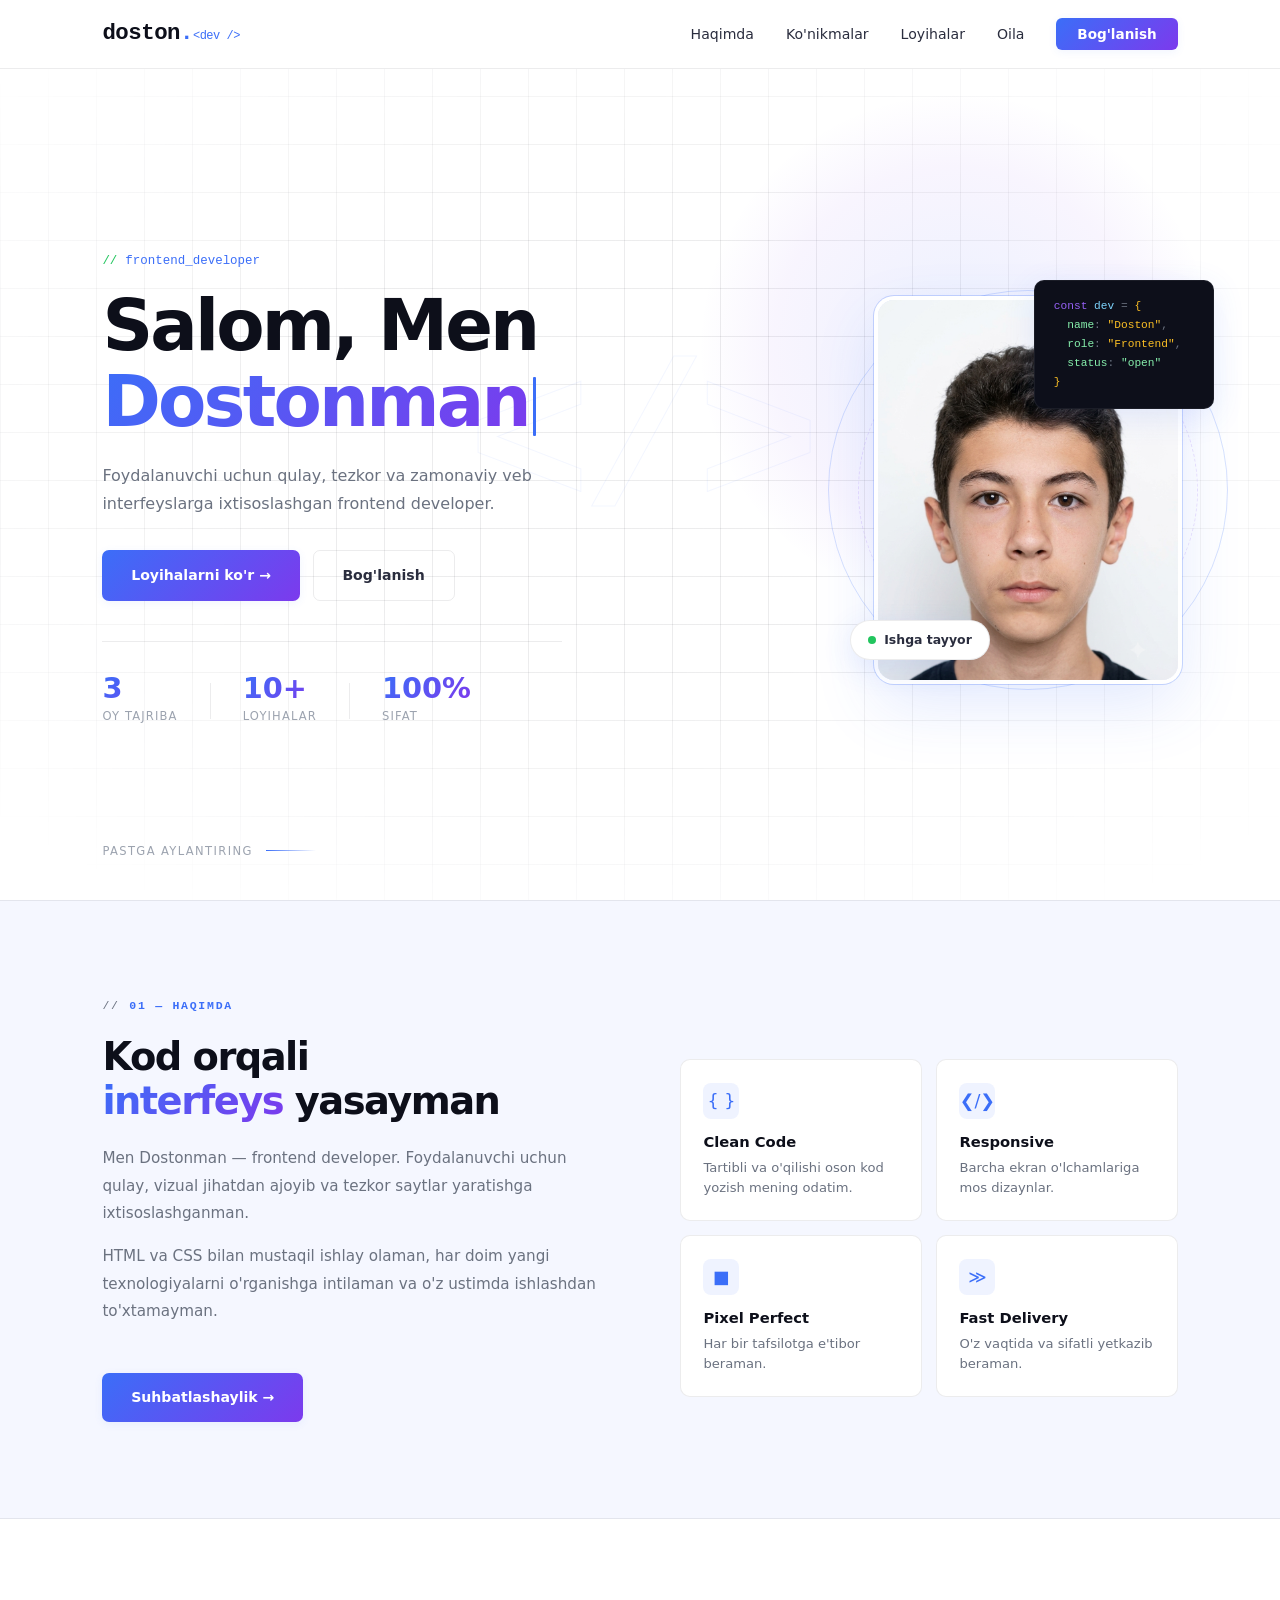
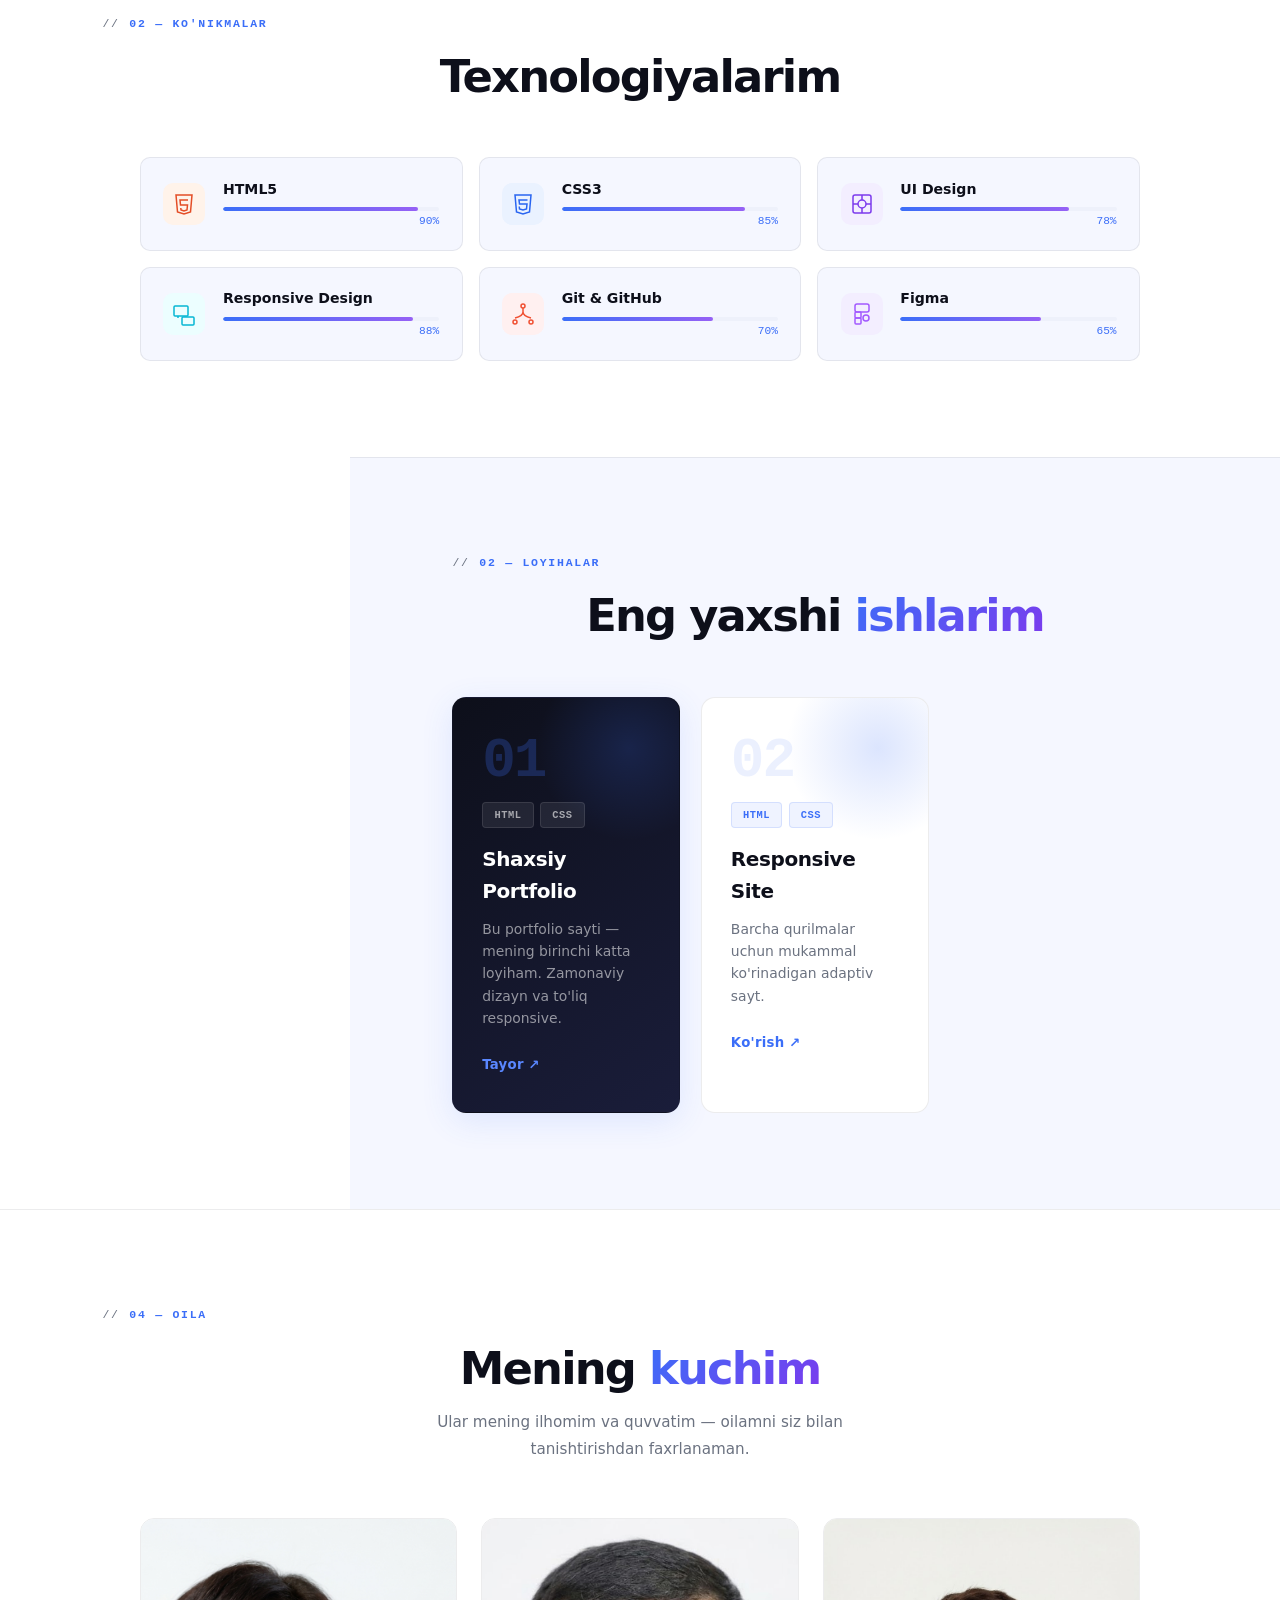
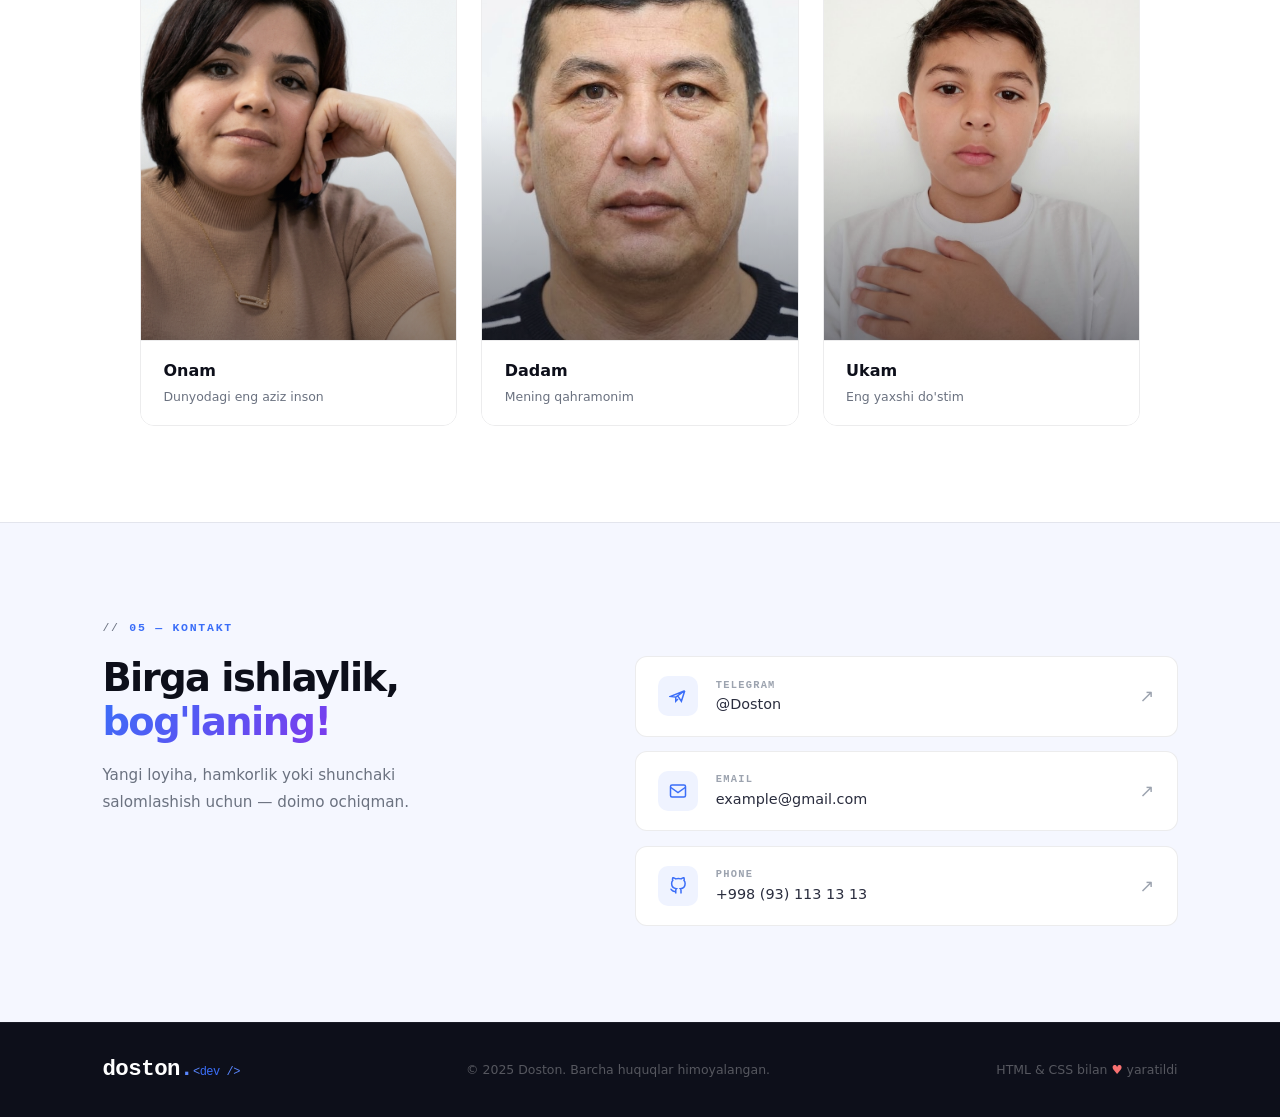
==== commit 3bdb5ad0: "daizynew" ====
--- a/index.html
+++ b/index.html
@@ -218,7 +218,7 @@
 
     <!-- PROJECTS -->
     <section id="projects" class="projects-section">
-        <div class="section-label">03 &mdash; Loyihalar</div>
+        <div class="section-label">02 &mdash; Loyihalar</div>
         <h2 class="section-title">Eng yaxshi <em>ishlarim</em></h2>
         <div class="projects-grid">
             <div class="project-card featured">
--- a/style.css
+++ b/style.css
@@ -697,7 +697,7 @@
    PROJECTS
    ================================================ */
 .projects-section {
-    justify-content: center;
+    margin-left: 350px;
     background: var(--bg2);
     border-top: 1px solid var(--border);
 }
@@ -711,7 +711,7 @@
 }
 
 .project-card {
-    justify-content: center;
+    
     background: var(--bg);
     border: 1px solid var(--border);
     border-radius: 14px;
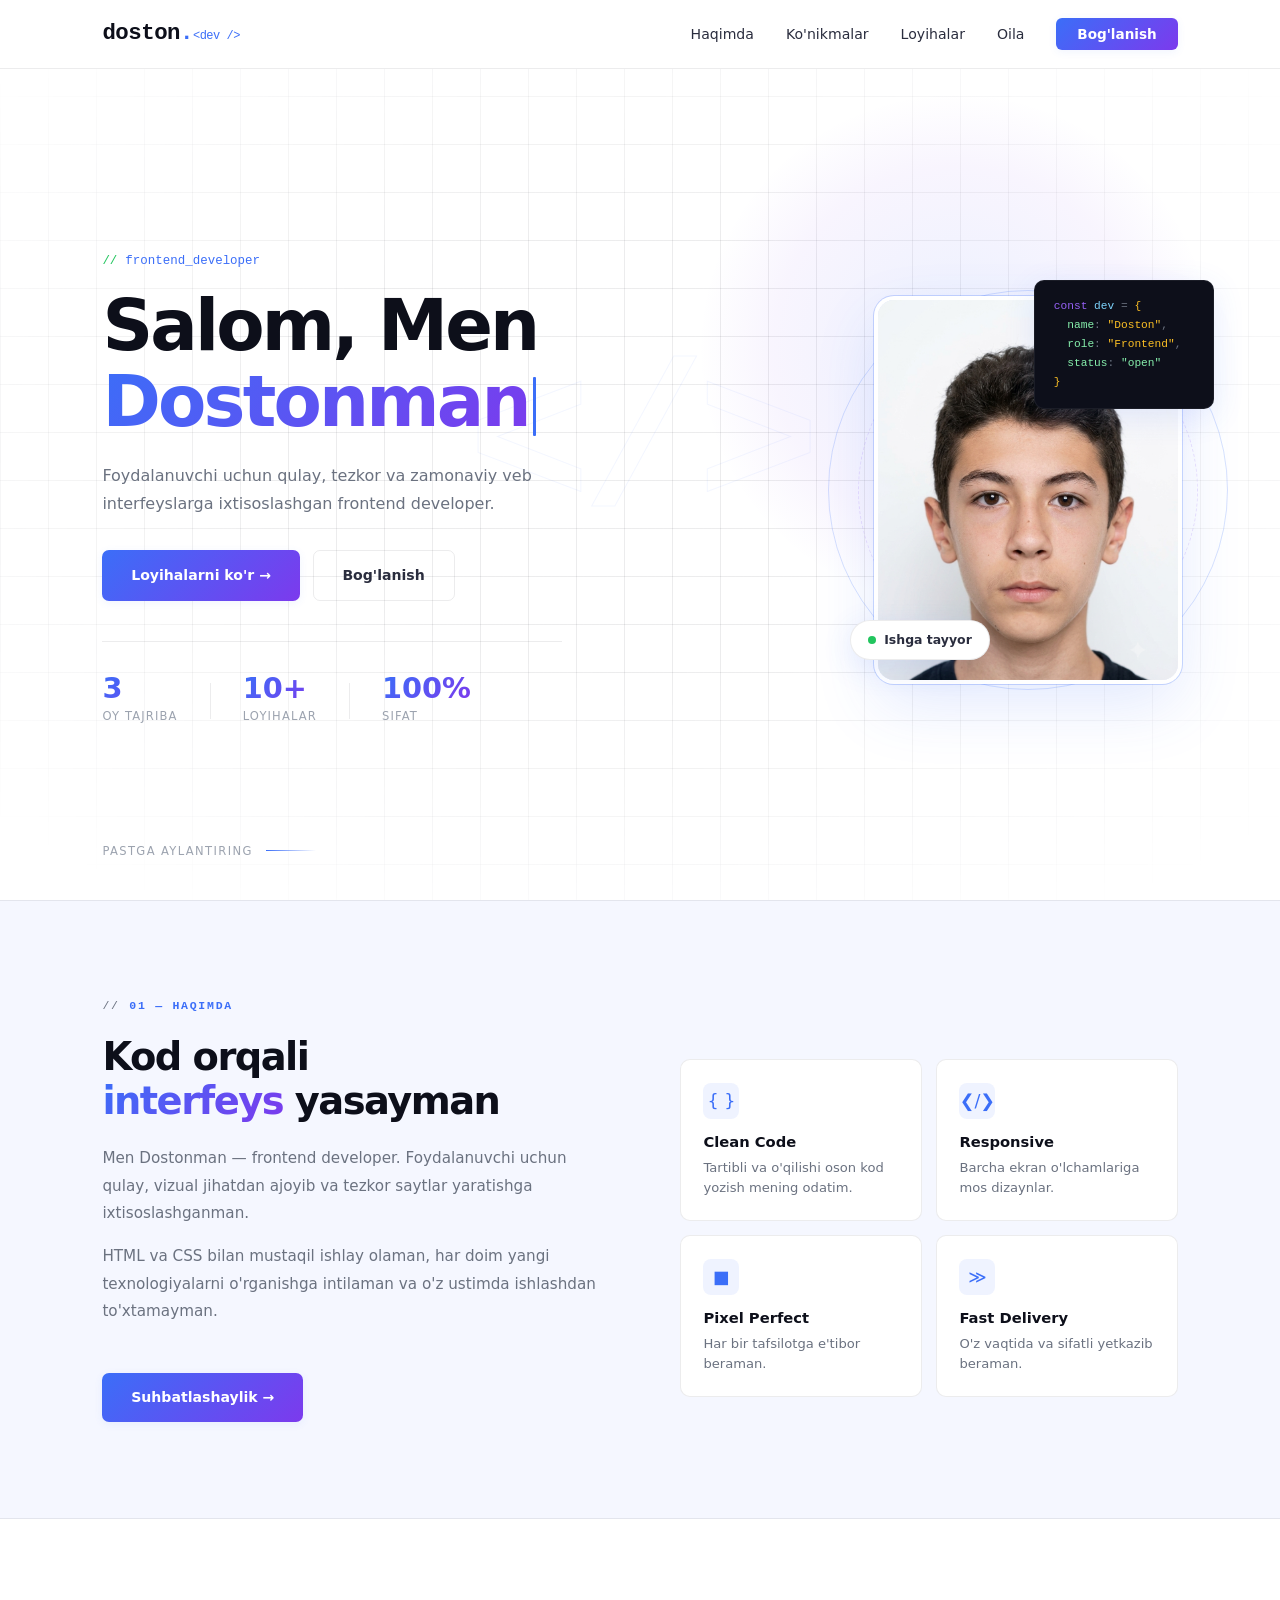
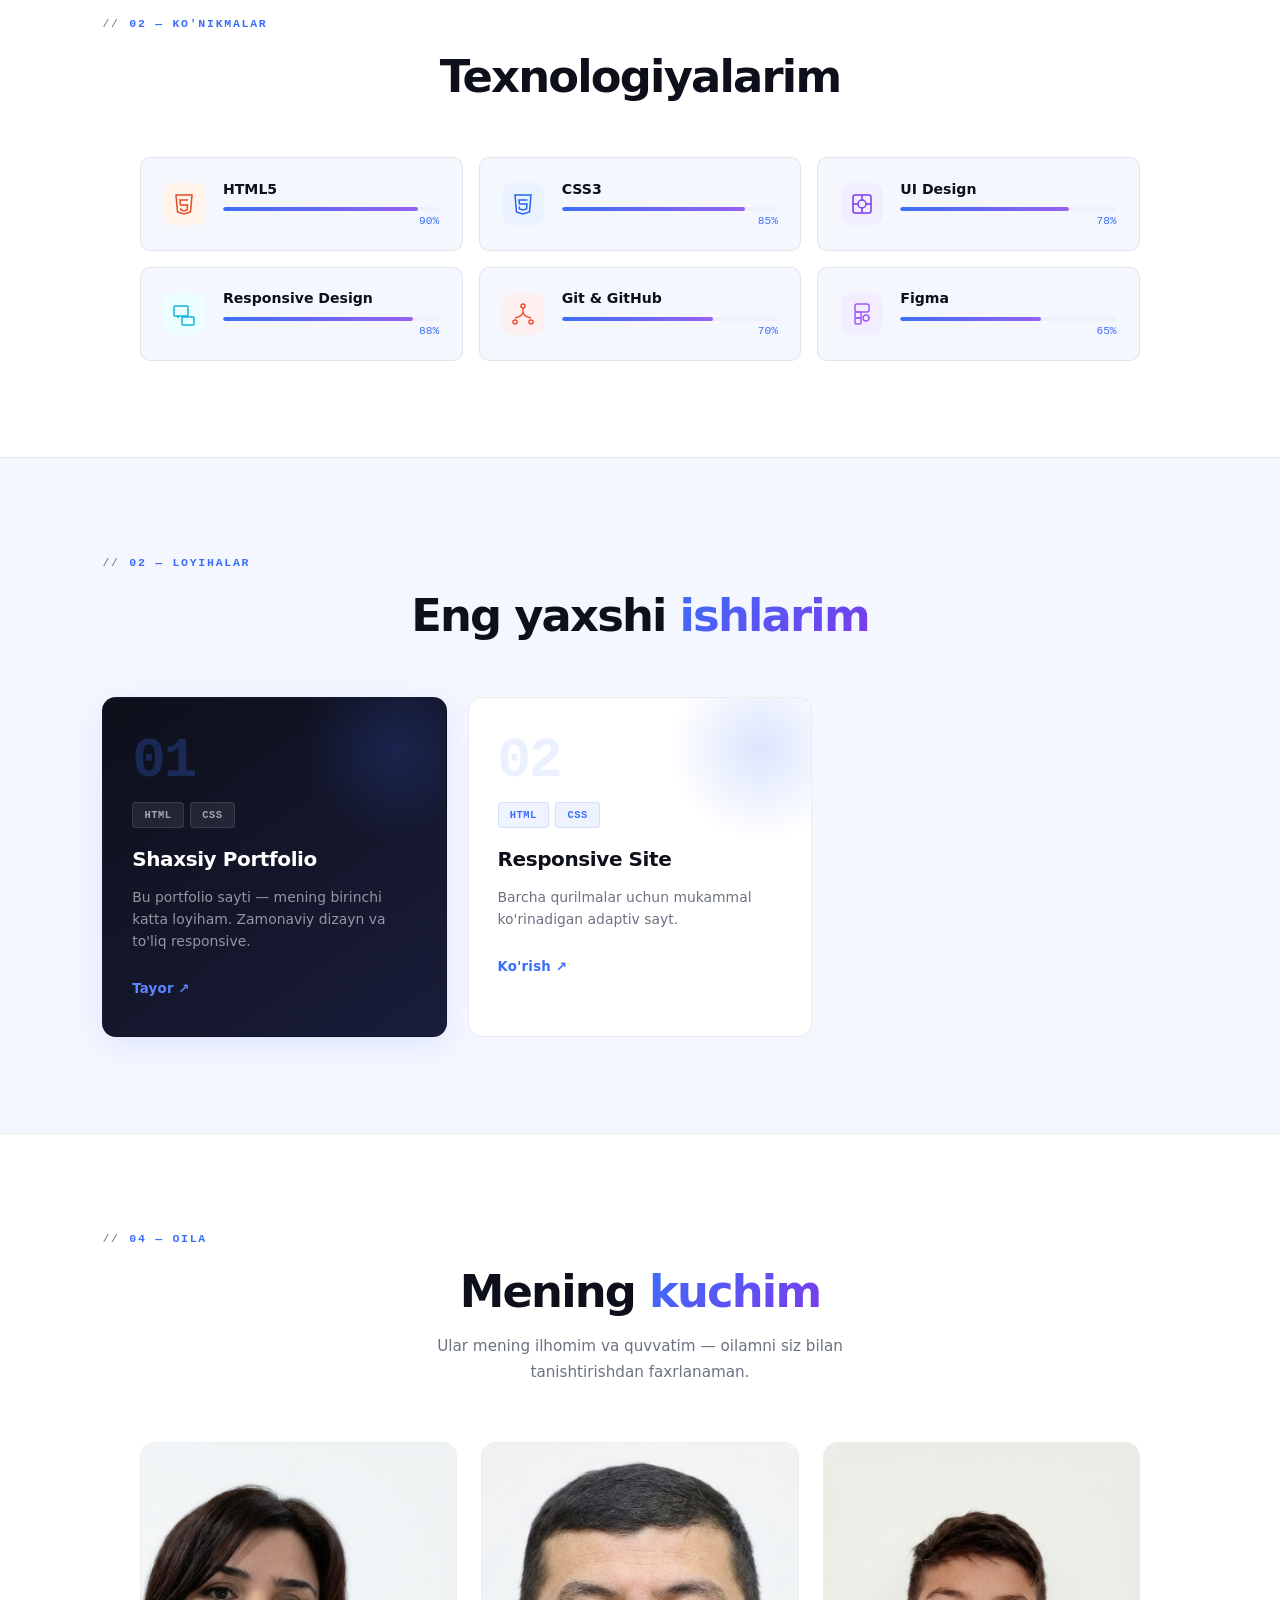
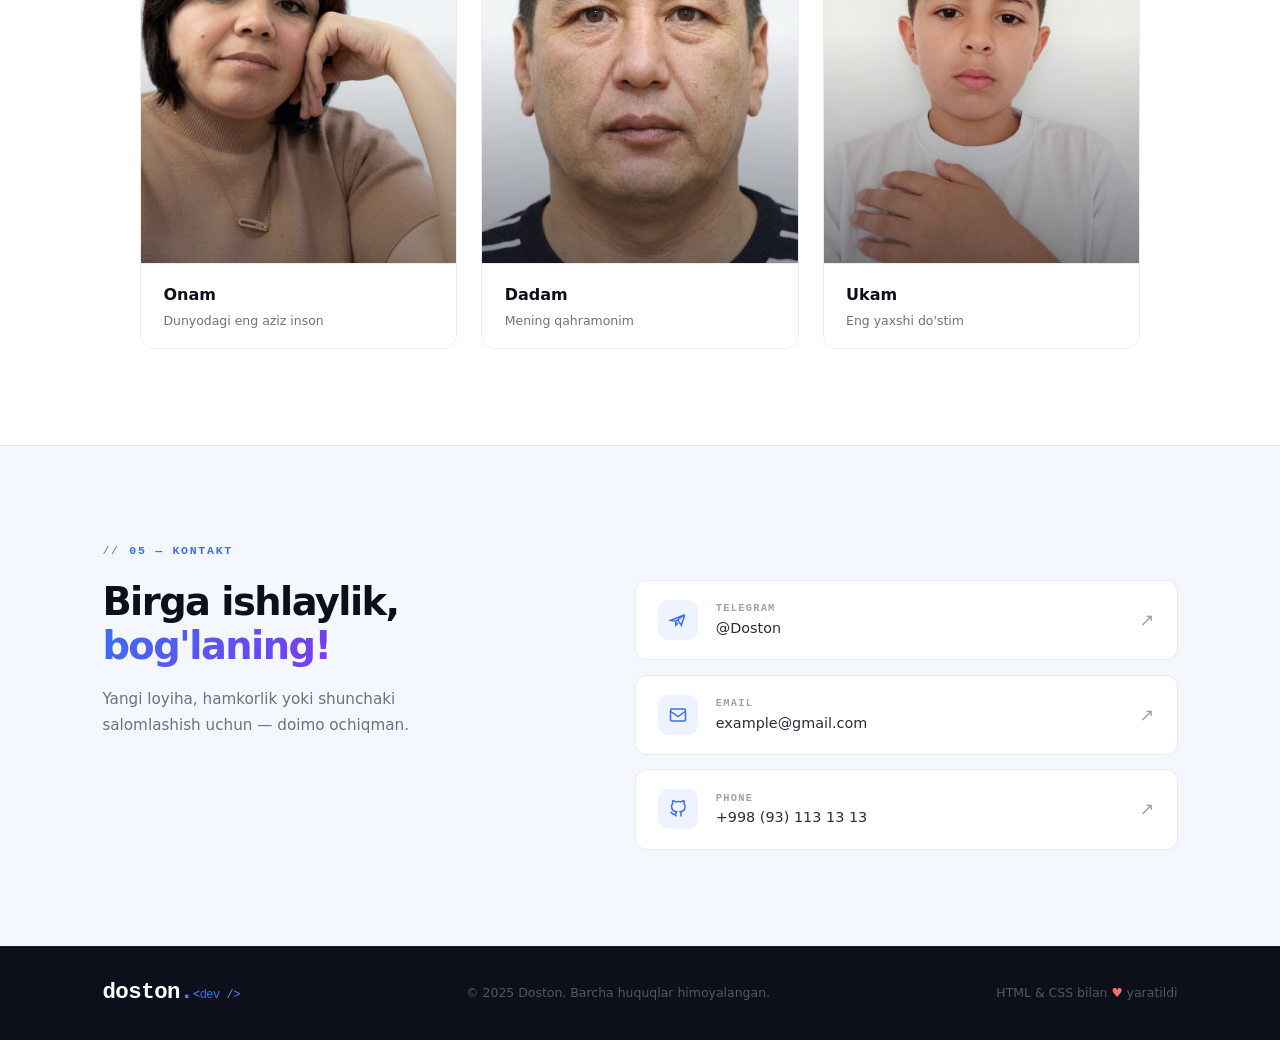
==== commit d75ca8ae: "nwol" ====
--- a/index.html
+++ b/index.html
@@ -242,7 +242,7 @@
                     </div>
                     <h3>Responsive Site</h3>
                     <p>Barcha qurilmalar uchun mukammal ko'rinadigan adaptiv sayt.</p>
-                    <a href="..//Sahna uchun/index.html" class="project-link">Ko'rish &#8599;</a>
+                    <a href="https://architex-six.vercel.app/" class="project-link">Ko'rish &#8599;</a>
                 </div>
                 <div class="project-glow"></div>
             </div>
--- a/style.css
+++ b/style.css
@@ -697,21 +697,19 @@
    PROJECTS
    ================================================ */
 .projects-section {
-    margin-left: 350px;
     background: var(--bg2);
     border-top: 1px solid var(--border);
 }
 
 .projects-grid {
+    margin-left: 200px;
     display: grid;
     grid-template-columns: repeat(3, 1fr);
     gap: 1.3rem;
     max-width: 1200px;
     margin: 0 auto;
 }
-
 .project-card {
-    
     background: var(--bg);
     border: 1px solid var(--border);
     border-radius: 14px;
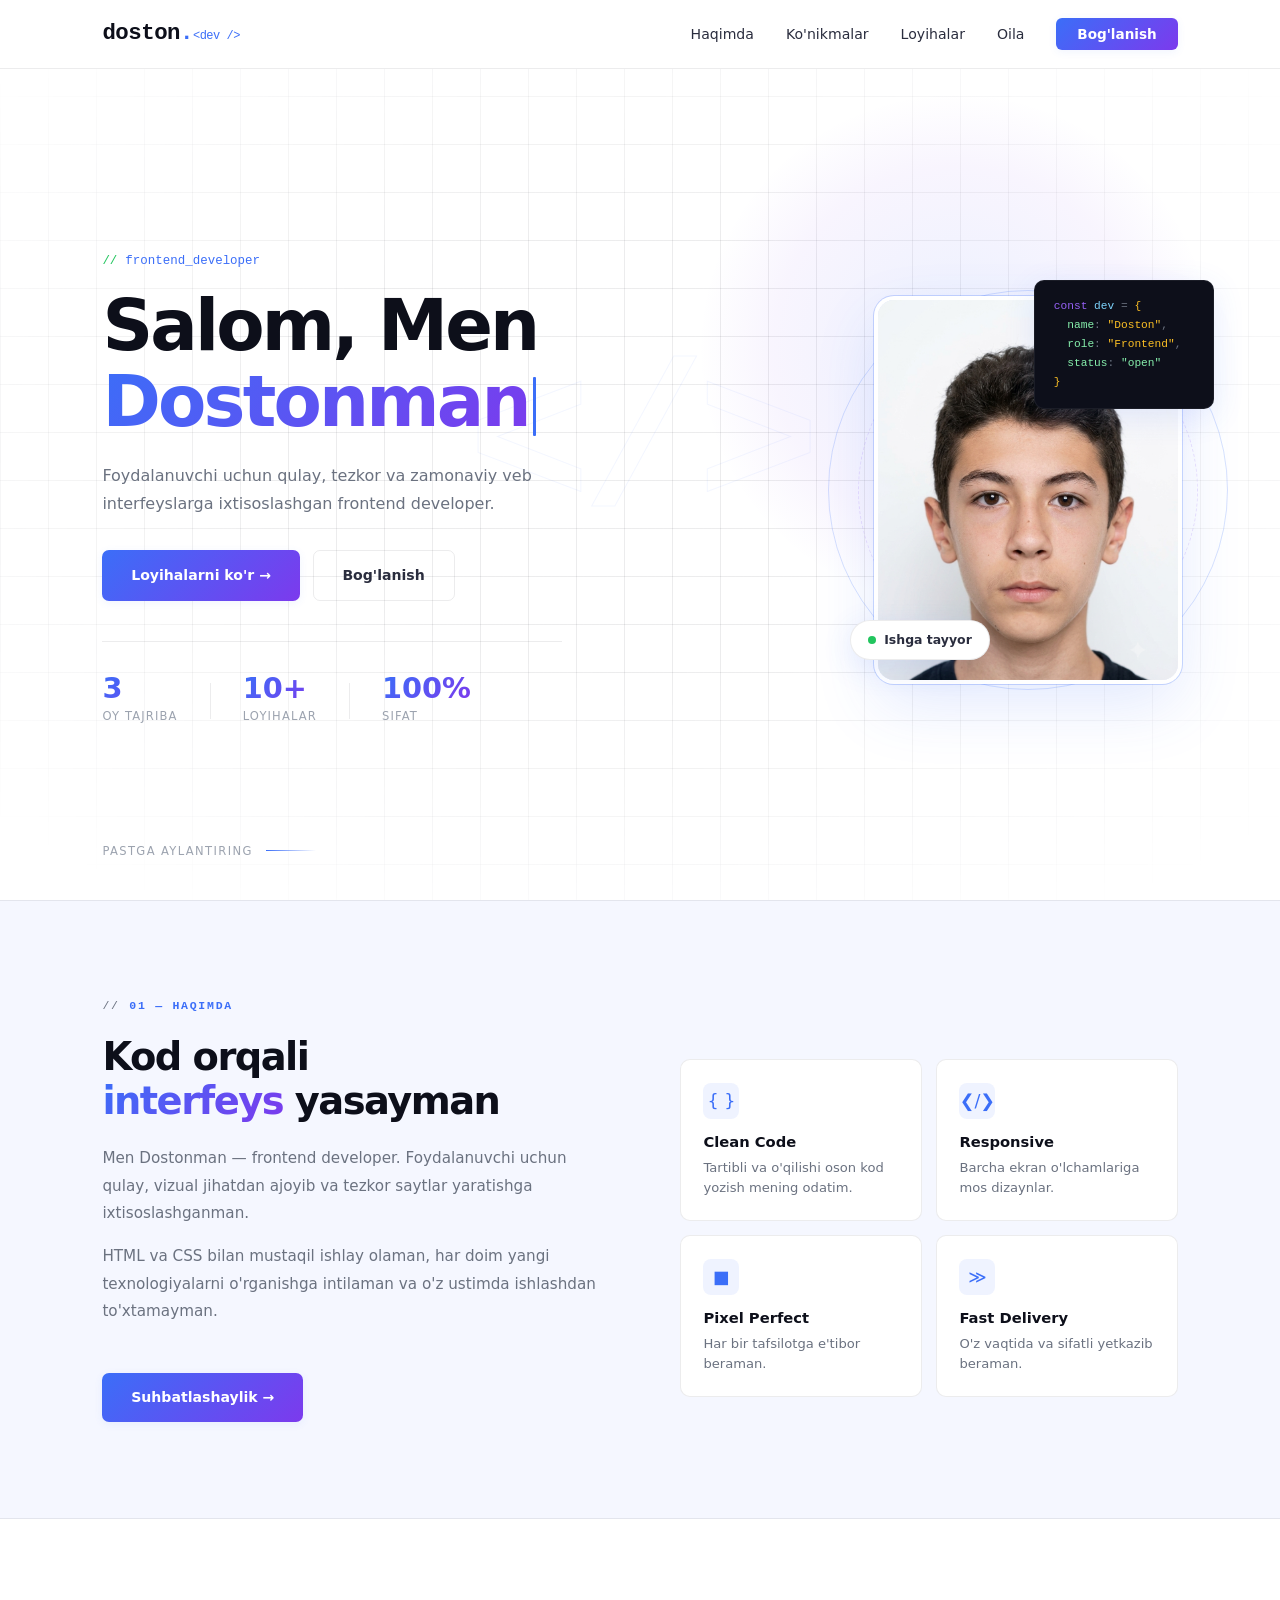
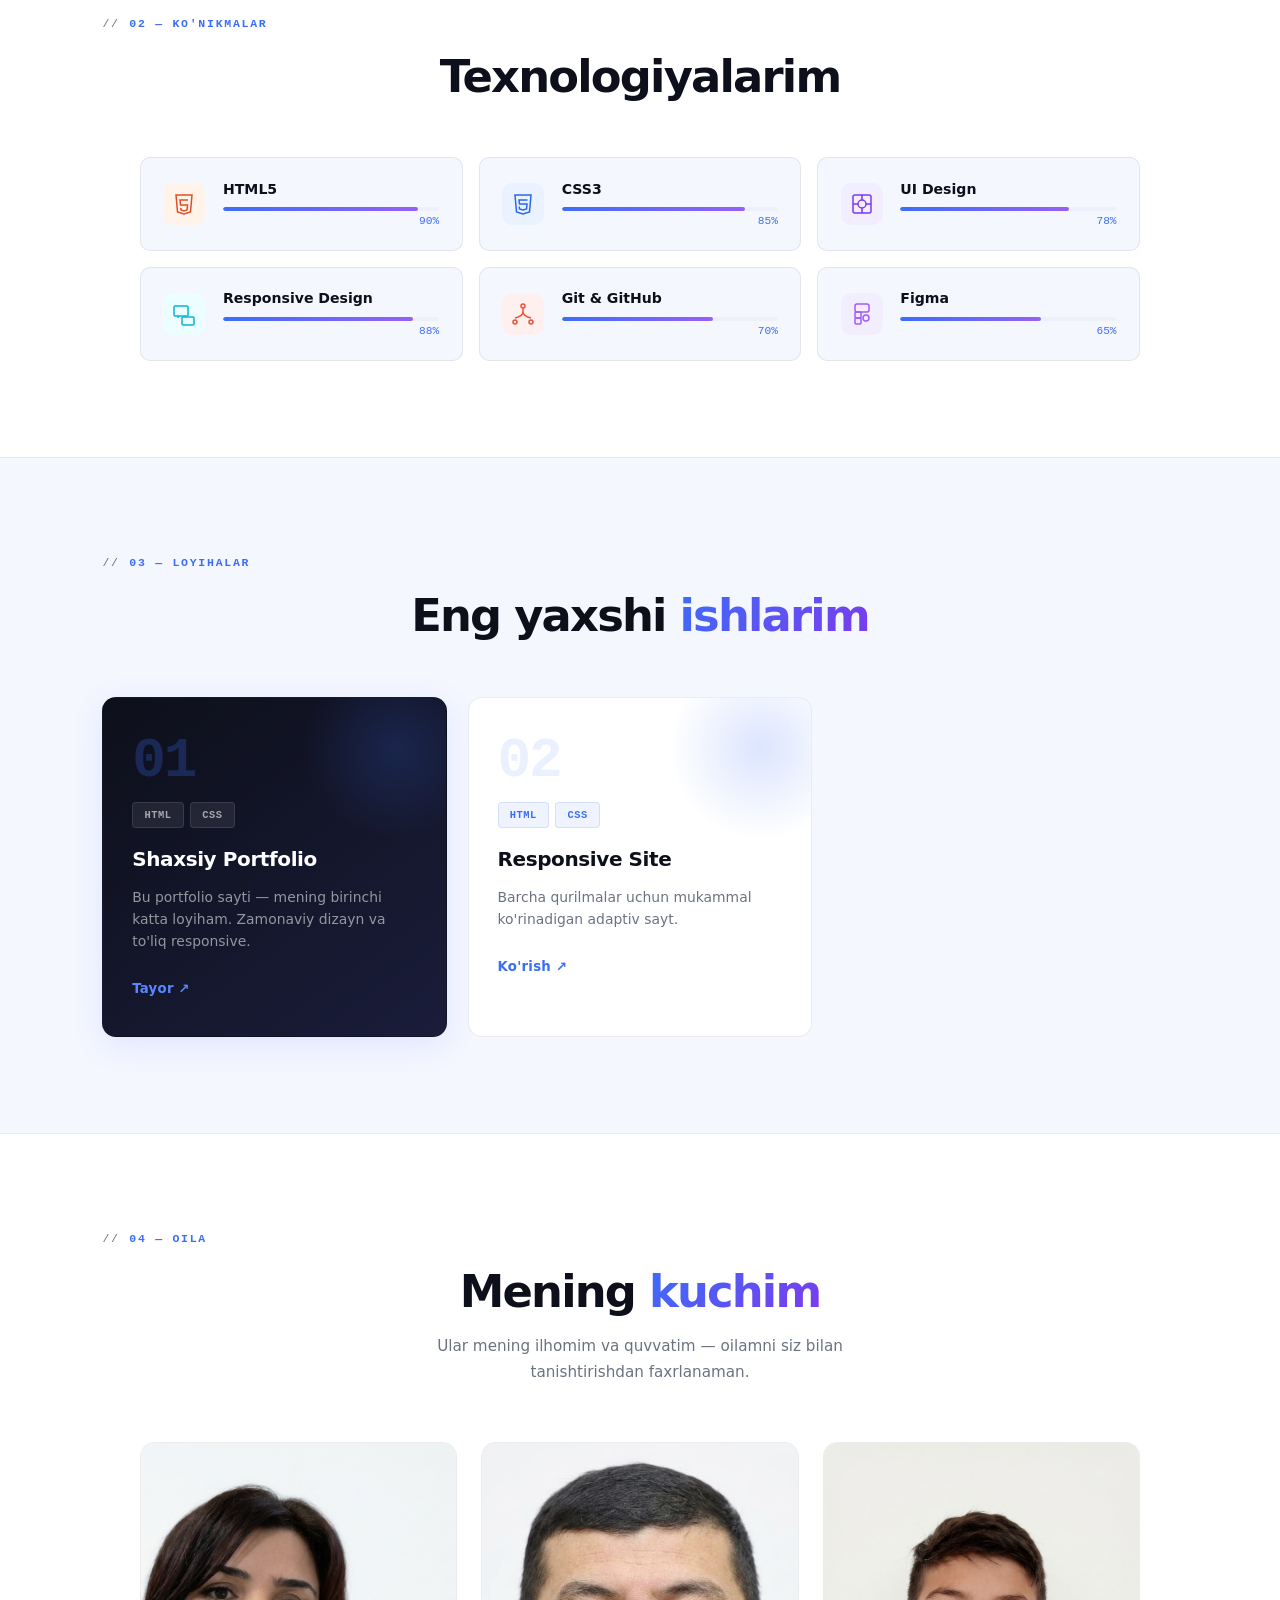
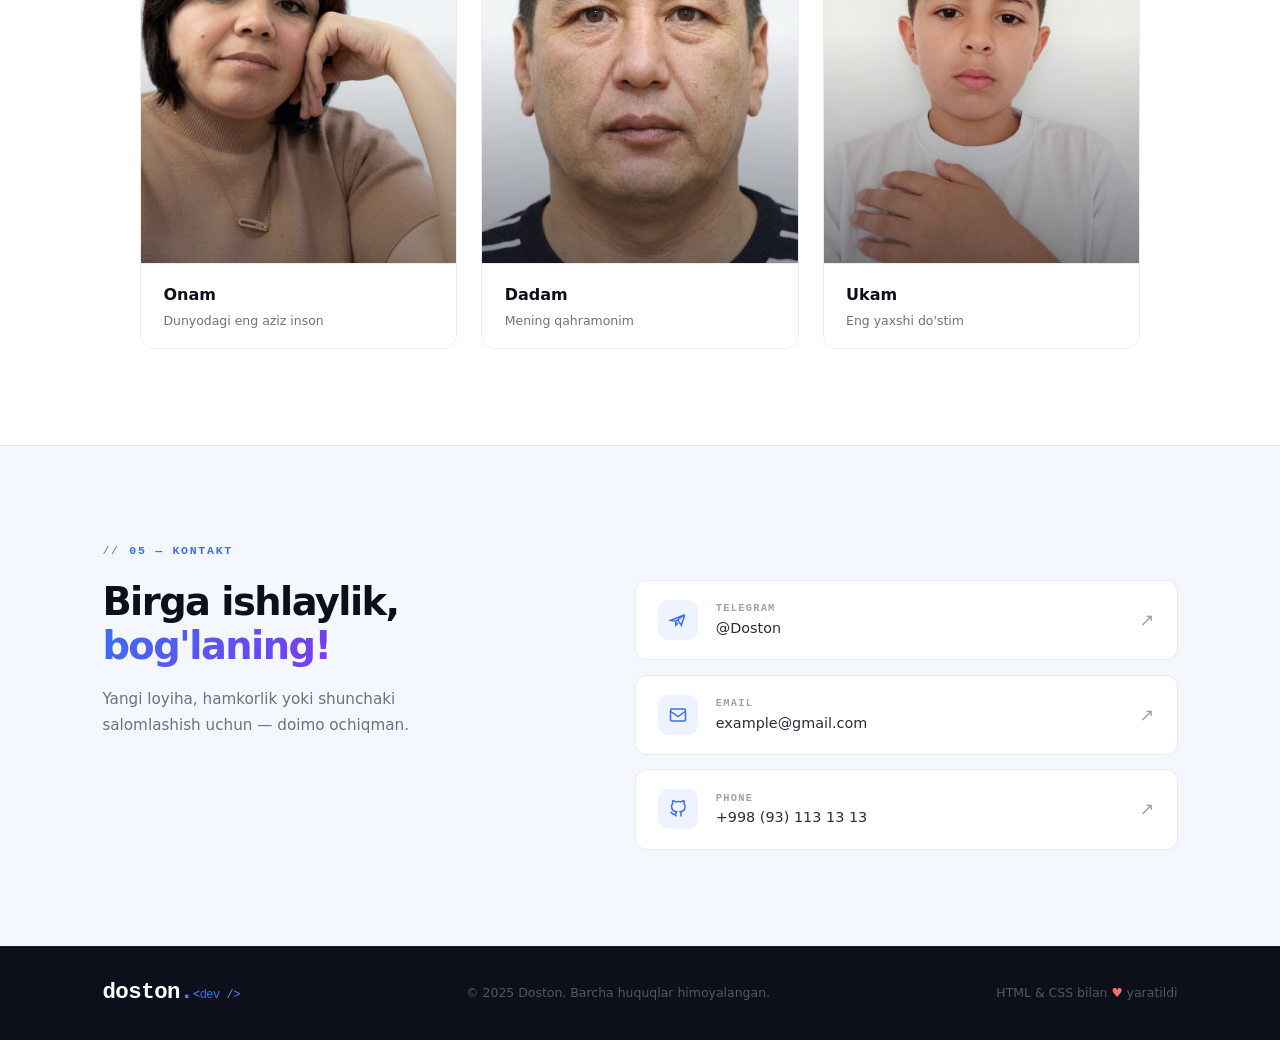
==== commit 12107ba9: "vercl" ====
--- a/index.html
+++ b/index.html
@@ -218,7 +218,7 @@
 
     <!-- PROJECTS -->
     <section id="projects" class="projects-section">
-        <div class="section-label">02 &mdash; Loyihalar</div>
+        <div class="section-label">03 &mdash; Loyihalar</div>
         <h2 class="section-title">Eng yaxshi <em>ishlarim</em></h2>
         <div class="projects-grid">
             <div class="project-card featured">
@@ -229,7 +229,7 @@
                     </div>
                     <h3>Shaxsiy Portfolio</h3>
                     <p>Bu portfolio sayti — mening birinchi katta loyiham. Zamonaviy dizayn va to'liq responsive.</p>
-                    <a href="#" class="project-link">Tayor &#8599;</a>
+                    <a href="https://architex-six.vercel.app/" class="project-link">Tayor &#8599;</a>
                 </div>
                 <div class="project-glow"></div>
             </div>
@@ -242,7 +242,7 @@
                     </div>
                     <h3>Responsive Site</h3>
                     <p>Barcha qurilmalar uchun mukammal ko'rinadigan adaptiv sayt.</p>
-                    <a href="https://architex-six.vercel.app/" class="project-link">Ko'rish &#8599;</a>
+                    <a href="..//Sahna uchun/index.html" class="project-link">Ko'rish &#8599;</a>
                 </div>
                 <div class="project-glow"></div>
             </div>
--- a/style.css
+++ b/style.css
@@ -697,12 +697,13 @@
    PROJECTS
    ================================================ */
 .projects-section {
+    justify-content: center;
     background: var(--bg2);
     border-top: 1px solid var(--border);
 }
 
 .projects-grid {
-    margin-left: 200px;
+
     display: grid;
     grid-template-columns: repeat(3, 1fr);
     gap: 1.3rem;
@@ -710,6 +711,7 @@
     margin: 0 auto;
 }
 .project-card {
+
     background: var(--bg);
     border: 1px solid var(--border);
     border-radius: 14px;
